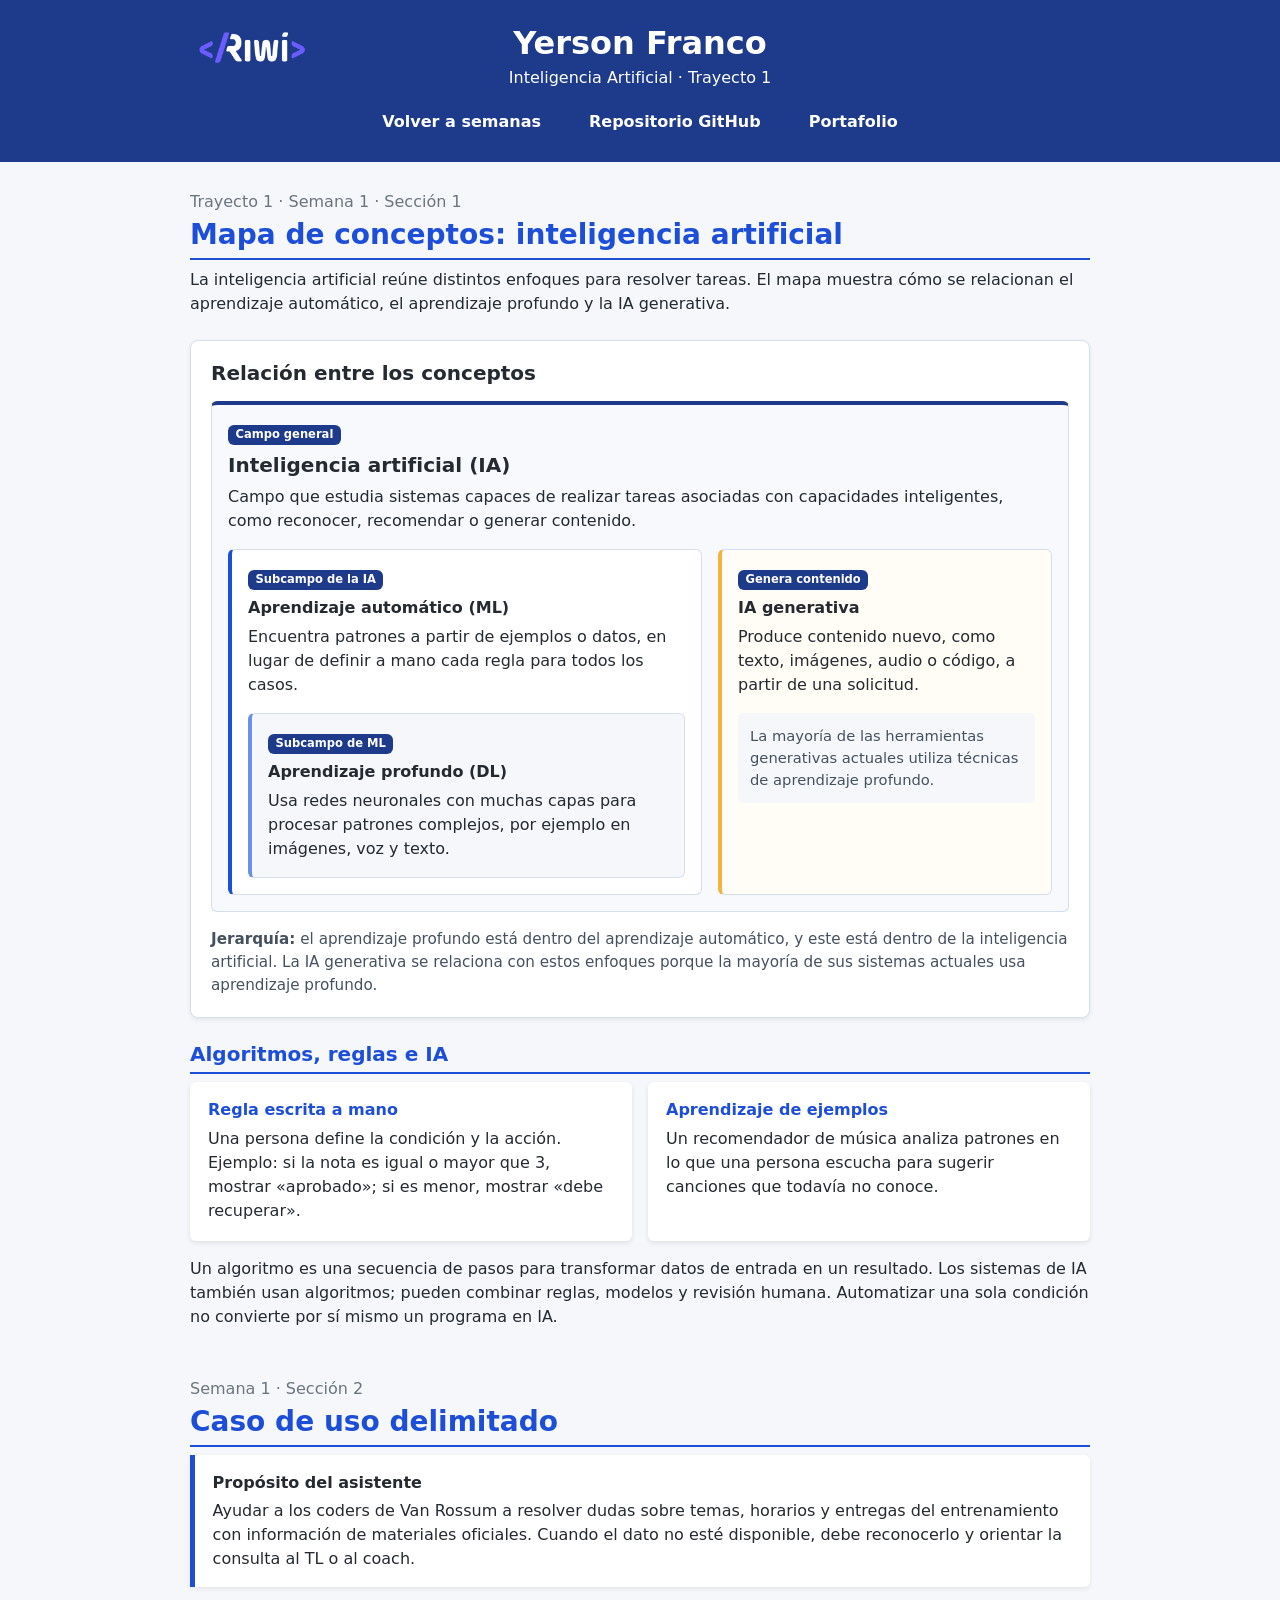
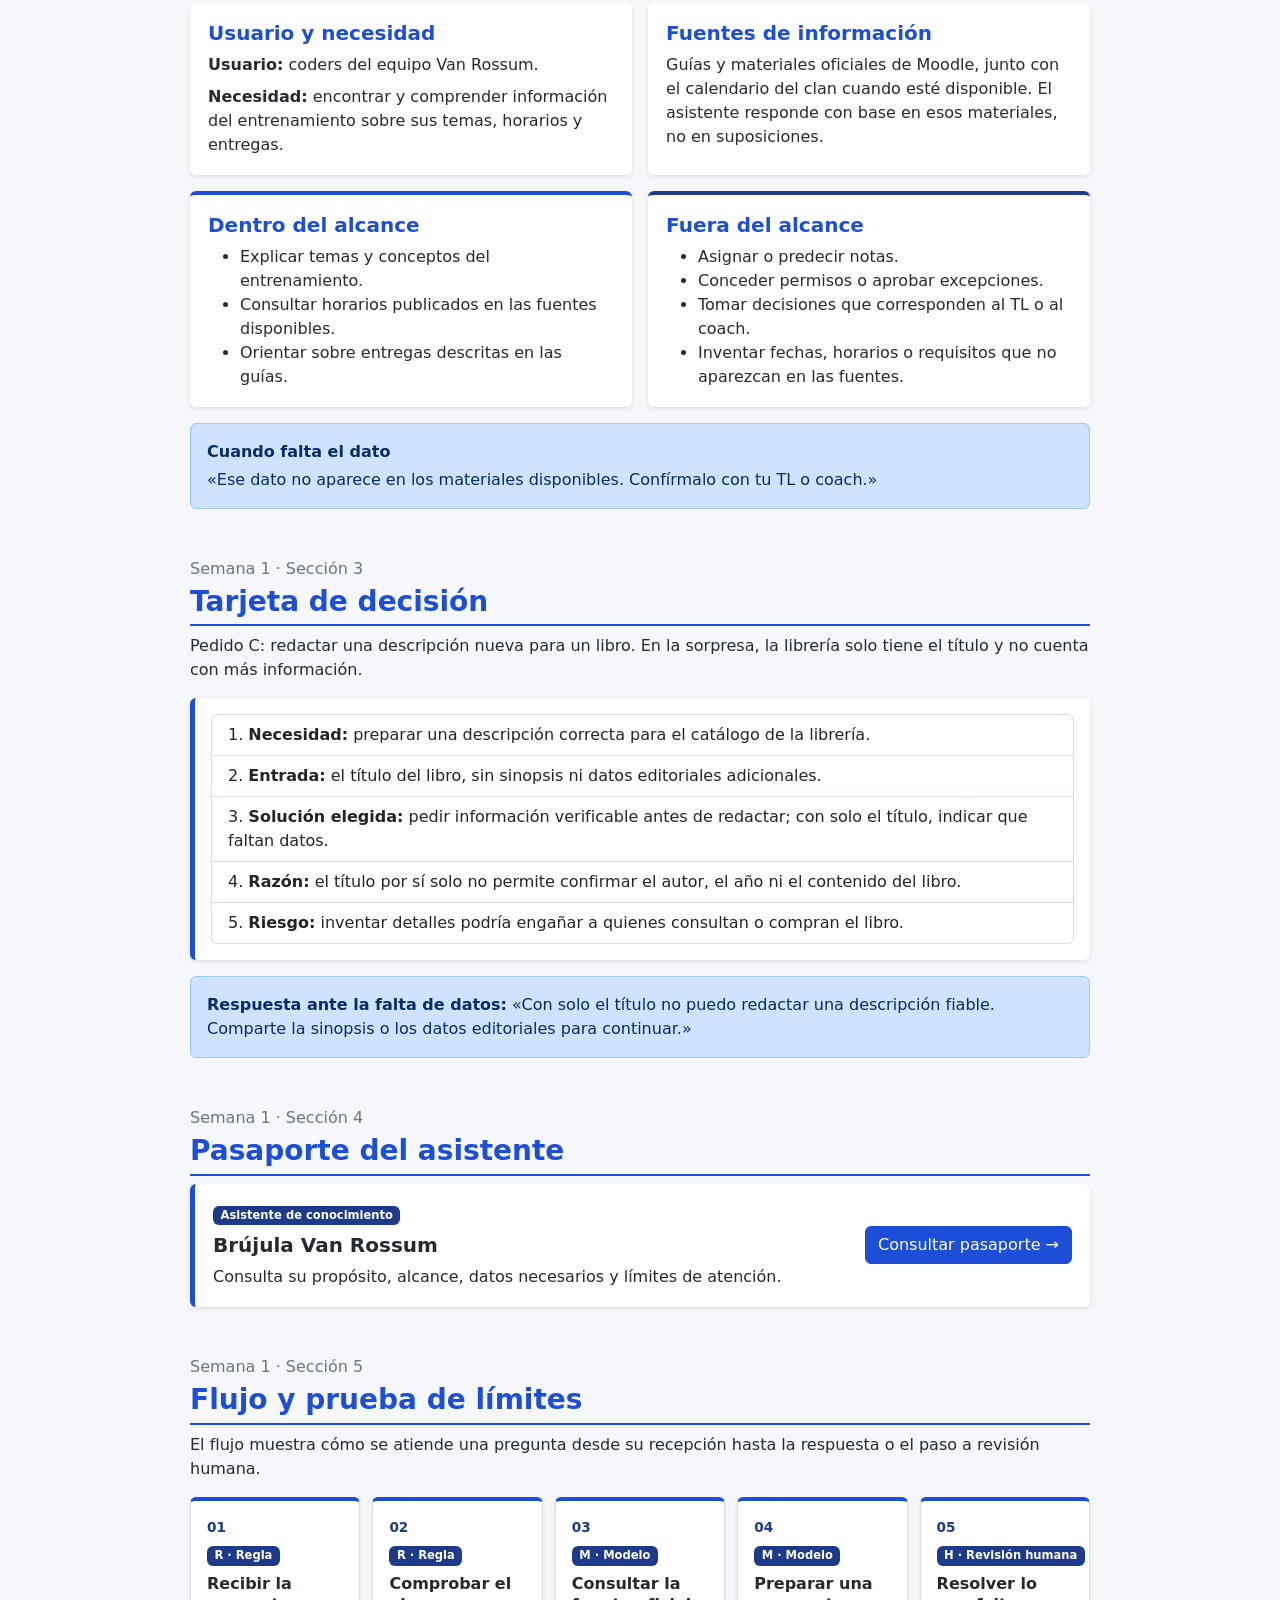
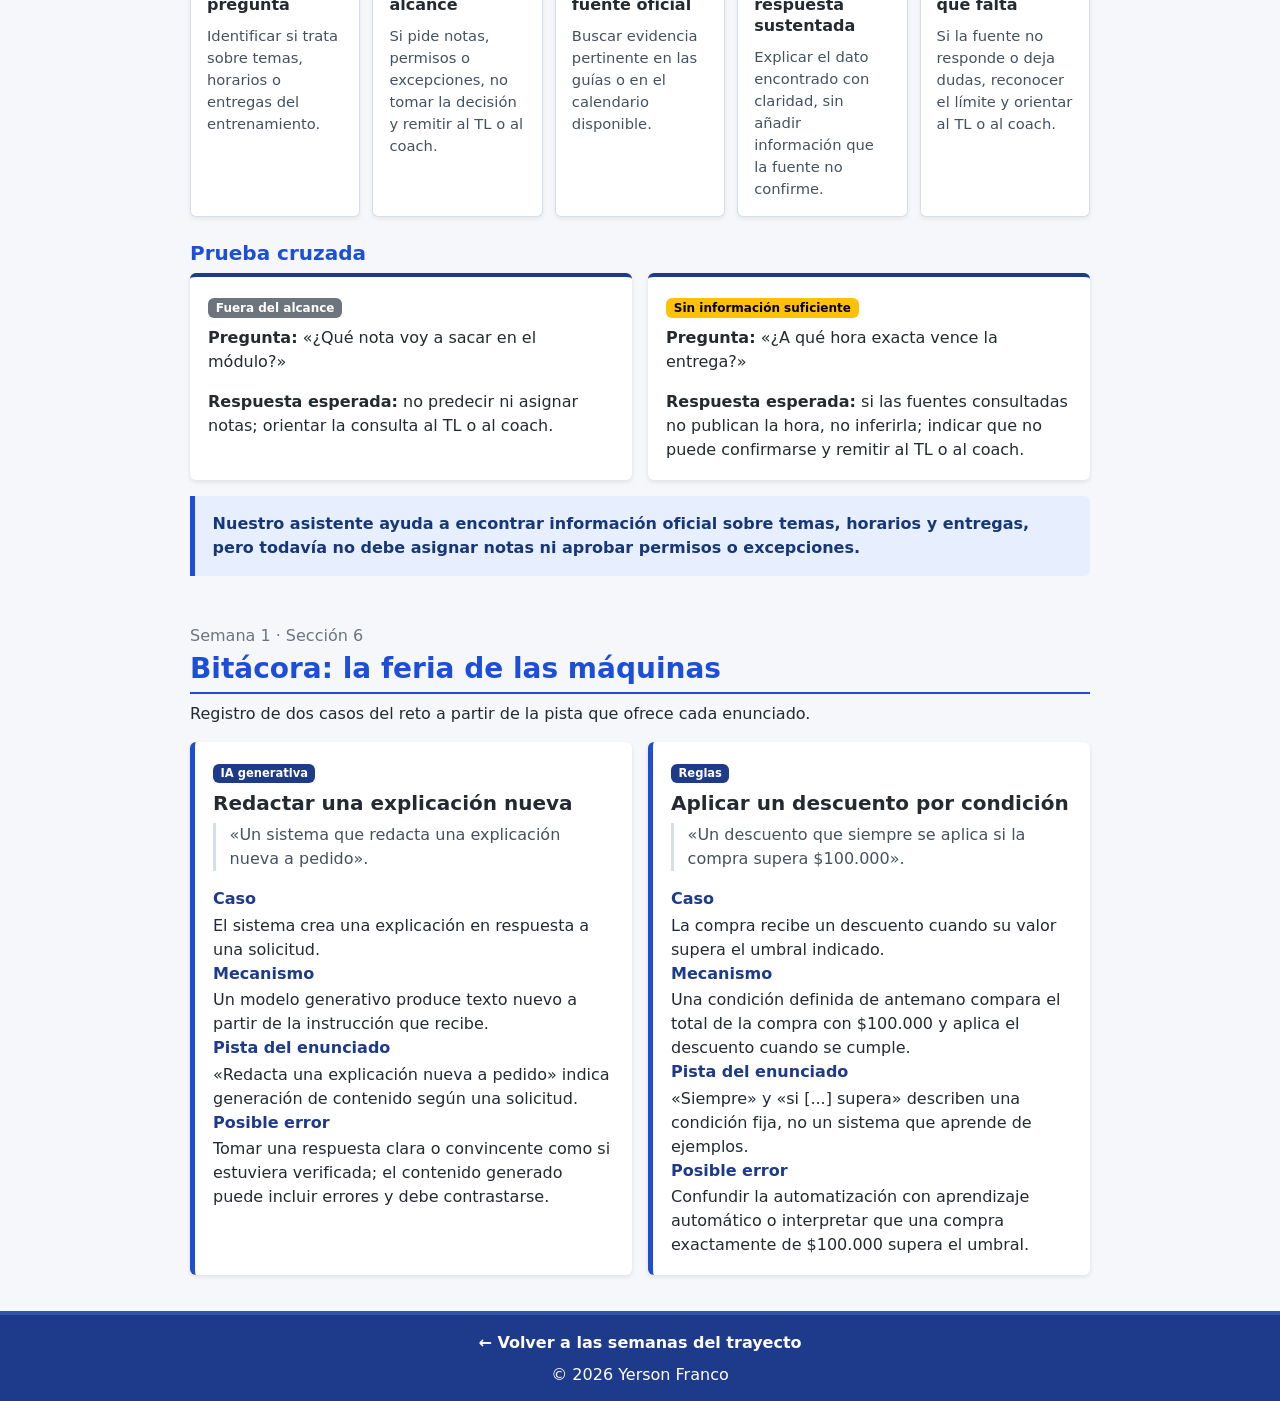
==== trayecto_1/semana_1/index.html @ 5689ee90 "feat(semana_1): agrega bitácora de máquinas" ====
<!DOCTYPE html>
<html lang="es">
<head>
  <meta charset="UTF-8">
  <meta name="viewport" content="width=device-width, initial-scale=1.0">
  <meta name="description" content="Mapa conceptual de inteligencia artificial, aprendizaje automático, aprendizaje profundo e IA generativa.">
  <title>Semana 1 · Mapa de conceptos | Yerson Franco</title>
  <link href="https://cdn.jsdelivr.net/npm/bootstrap@5.3.3/dist/css/bootstrap.min.css" rel="stylesheet">
  <link rel="stylesheet" href="css/style.css">
</head>
<body>
  <header class="bg-oscuro text-white text-center py-4 px-3">
    <div class="site-header-brand">
      <img class="riwi-logo" src="../../img/riwi.png" alt="Logo de Riwi">
      <div>
        <h1 class="h2 fw-bold mb-1">Yerson Franco</h1>
        <p class="mb-3">Inteligencia Artificial · Trayecto 1</p>
      </div>
    </div>
    <nav class="nav justify-content-center gap-3" aria-label="Enlaces del proyecto">
      <a class="nav-link text-white fw-bold py-1" href="../../index.html">Volver a semanas</a>
      <a class="nav-link text-white fw-bold py-1" href="https://github.com/YersonFranco/inteligencia_artificial" target="_blank" rel="noopener noreferrer">Repositorio GitHub</a>
      <a class="nav-link text-white fw-bold py-1" href="https://yersonfranco.github.io/Portafolio-web/" target="_blank" rel="noopener noreferrer">Portafolio</a>
    </nav>
  </header>
  <main class="contenedor-semana">
    <header class="mb-4">
      <p class="text-secondary mb-1">Trayecto 1 · Semana 1 · Sección 1</p>
      <h2 class="h3 fw-bold titulo-seccion" id="titulo-semana">Mapa de conceptos: inteligencia artificial</h2>
      <p class="mb-0">La inteligencia artificial reúne distintos enfoques para resolver tareas. El mapa muestra cómo se relacionan el aprendizaje automático, el aprendizaje profundo y la IA generativa.</p>
    </header>
    <section class="mapa-conceptual" aria-labelledby="mapa-title">
      <h3 class="h5 fw-bold mb-3" id="mapa-title">Relación entre los conceptos</h3>
      <article class="nodo-concepto nodo-ia">
        <span class="badge etiqueta-concepto">Campo general</span>
        <h4 class="h5 fw-bold mt-2">Inteligencia artificial (IA)</h4>
        <p class="mb-3">Campo que estudia sistemas capaces de realizar tareas asociadas con capacidades inteligentes, como reconocer, recomendar o generar contenido.</p>
        <div class="row g-3">
          <div class="col-md-7">
            <article class="nodo-concepto nodo-ml h-100">
              <span class="badge etiqueta-concepto">Subcampo de la IA</span>
              <h5 class="h6 fw-bold mt-2">Aprendizaje automático (ML)</h5>
              <p>Encuentra patrones a partir de ejemplos o datos, en lugar de definir a mano cada regla para todos los casos.</p>
              <div class="nodo-concepto nodo-dl">
                <span class="badge etiqueta-concepto">Subcampo de ML</span>
                <h6 class="fw-bold mt-2">Aprendizaje profundo (DL)</h6>
                <p class="mb-0">Usa redes neuronales con muchas capas para procesar patrones complejos, por ejemplo en imágenes, voz y texto.</p>
              </div>
            </article>
          </div>
          <div class="col-md-5">
            <article class="nodo-concepto nodo-generativa h-100">
              <span class="badge etiqueta-concepto">Genera contenido</span>
              <h5 class="h6 fw-bold mt-2">IA generativa</h5>
              <p>Produce contenido nuevo, como texto, imágenes, audio o código, a partir de una solicitud.</p>
              <p class="nota-relacion mb-0">La mayoría de las herramientas generativas actuales utiliza técnicas de aprendizaje profundo.</p>
            </article>
          </div>
        </div>
      </article>
      <p class="nota-mapa mt-3 mb-0"><strong>Jerarquía:</strong> el aprendizaje profundo está dentro del aprendizaje automático, y este está dentro de la inteligencia artificial. La IA generativa se relaciona con estos enfoques porque la mayoría de sus sistemas actuales usa aprendizaje profundo.</p>
    </section>
    <section class="mt-4" aria-labelledby="algoritmos-title">
      <h3 class="h5 fw-bold titulo-seccion" id="algoritmos-title">Algoritmos, reglas e IA</h3>
      <div class="row g-3">
        <div class="col-md-6">
          <article class="contenido-semana h-100">
            <h4 class="h6 fw-bold text-primary">Regla escrita a mano</h4>
            <p class="mb-0">Una persona define la condición y la acción. Ejemplo: si la nota es igual o mayor que 3, mostrar «aprobado»; si es menor, mostrar «debe recuperar».</p>
          </article>
        </div>
        <div class="col-md-6">
          <article class="contenido-semana h-100">
            <h4 class="h6 fw-bold text-primary">Aprendizaje de ejemplos</h4>
            <p class="mb-0">Un recomendador de música analiza patrones en lo que una persona escucha para sugerir canciones que todavía no conoce.</p>
          </article>
        </div>
      </div>
      <p class="mt-3">Un algoritmo es una secuencia de pasos para transformar datos de entrada en un resultado. Los sistemas de IA también usan algoritmos; pueden combinar reglas, modelos y revisión humana. Automatizar una sola condición no convierte por sí mismo un programa en IA.</p>
    </section>
    <section class="mt-5" aria-labelledby="caso-title">
      <p class="text-secondary mb-1">Semana 1 · Sección 2</p>
      <h2 class="h3 fw-bold titulo-seccion" id="caso-title">Caso de uso delimitado</h2>
      <article class="caso-resumen mb-3">
        <p class="fw-bold mb-1">Propósito del asistente</p>
        <p class="mb-0">Ayudar a los coders de Van Rossum a resolver dudas sobre temas, horarios y entregas del entrenamiento con información de materiales oficiales. Cuando el dato no esté disponible, debe reconocerlo y orientar la consulta al TL o al coach.</p>
      </article>
      <div class="row g-3">
        <div class="col-md-6">
          <article class="contenido-semana h-100">
            <h3 class="h5 fw-bold text-primary">Usuario y necesidad</h3>
            <p class="mb-2"><strong>Usuario:</strong> coders del equipo Van Rossum.</p>
            <p class="mb-0"><strong>Necesidad:</strong> encontrar y comprender información del entrenamiento sobre sus temas, horarios y entregas.</p>
          </article>
        </div>
        <div class="col-md-6">
          <article class="contenido-semana h-100">
            <h3 class="h5 fw-bold text-primary">Fuentes de información</h3>
            <p class="mb-0">Guías y materiales oficiales de Moodle, junto con el calendario del clan cuando esté disponible. El asistente responde con base en esos materiales, no en suposiciones.</p>
          </article>
        </div>
        <div class="col-md-6">
          <article class="contenido-semana h-100 alcance-incluye">
            <h3 class="h5 fw-bold text-primary">Dentro del alcance</h3>
            <ul class="mb-0">
              <li>Explicar temas y conceptos del entrenamiento.</li>
              <li>Consultar horarios publicados en las fuentes disponibles.</li>
              <li>Orientar sobre entregas descritas en las guías.</li>
            </ul>
          </article>
        </div>
        <div class="col-md-6">
          <article class="contenido-semana h-100 alcance-limite">
            <h3 class="h5 fw-bold text-primary">Fuera del alcance</h3>
            <ul class="mb-0">
              <li>Asignar o predecir notas.</li>
              <li>Conceder permisos o aprobar excepciones.</li>
              <li>Tomar decisiones que corresponden al TL o al coach.</li>
              <li>Inventar fechas, horarios o requisitos que no aparezcan en las fuentes.</li>
            </ul>
          </article>
        </div>
      </div>
      <div class="alert alert-primary mt-3 mb-0" role="note"><p class="fw-bold mb-1">Cuando falta el dato</p><p class="mb-0">«Ese dato no aparece en los materiales disponibles. Confírmalo con tu TL o coach.»</p></div>
    </section>
    <section class="mt-5" aria-labelledby="tarjeta-title">
      <p class="text-secondary mb-1">Semana 1 · Sección 3</p>
      <h2 class="h3 fw-bold titulo-seccion" id="tarjeta-title">Tarjeta de decisión</h2>
      <p class="mb-3">Pedido C: redactar una descripción nueva para un libro. En la sorpresa, la librería solo tiene el título y no cuenta con más información.</p>
      <article class="contenido-semana tarjeta-decision">
        <ol class="list-group list-group-numbered">
          <li class="list-group-item"><strong>Necesidad:</strong> preparar una descripción correcta para el catálogo de la librería.</li>
          <li class="list-group-item"><strong>Entrada:</strong> el título del libro, sin sinopsis ni datos editoriales adicionales.</li>
          <li class="list-group-item"><strong>Solución elegida:</strong> pedir información verificable antes de redactar; con solo el título, indicar que faltan datos.</li>
          <li class="list-group-item"><strong>Razón:</strong> el título por sí solo no permite confirmar el autor, el año ni el contenido del libro.</li>
          <li class="list-group-item"><strong>Riesgo:</strong> inventar detalles podría engañar a quienes consultan o compran el libro.</li>
        </ol>
      </article>
      <p class="alert alert-primary mt-3 mb-0" role="note"><strong>Respuesta ante la falta de datos:</strong> «Con solo el título no puedo redactar una descripción fiable. Comparte la sinopsis o los datos editoriales para continuar.»</p>
    </section>
    <section class="mt-5" aria-labelledby="pasaporte-title">
      <p class="text-secondary mb-1">Semana 1 · Sección 4</p>
      <h2 class="h3 fw-bold titulo-seccion" id="pasaporte-title">Pasaporte del asistente</h2>
      <article class="contenido-semana acceso-pasaporte">
        <div>
          <span class="badge etiqueta-concepto mb-2">Asistente de conocimiento</span>
          <h3 class="h5 fw-bold mb-2">Brújula Van Rossum</h3>
          <p class="mb-0">Consulta su propósito, alcance, datos necesarios y límites de atención.</p>
        </div>
        <a class="btn btn-primary enlace-pasaporte" href="pasaporte_asistente.html">Consultar pasaporte <span aria-hidden="true">→</span></a>
      </article>
    </section>
    <section class="mt-5" aria-labelledby="flujo-title">
      <p class="text-secondary mb-1">Semana 1 · Sección 5</p>
      <h2 class="h3 fw-bold titulo-seccion" id="flujo-title">Flujo y prueba de límites</h2>
      <p>El flujo muestra cómo se atiende una pregunta desde su recepción hasta la respuesta o el paso a revisión humana.</p>
      <ol class="flujo-asistente" aria-label="Flujo de atención del asistente">
        <li><span class="badge etiqueta-concepto">R · Regla</span><strong>Recibir la pregunta</strong><span>Identificar si trata sobre temas, horarios o entregas del entrenamiento.</span></li>
        <li><span class="badge etiqueta-concepto">R · Regla</span><strong>Comprobar el alcance</strong><span>Si pide notas, permisos o excepciones, no tomar la decisión y remitir al TL o al coach.</span></li>
        <li><span class="badge etiqueta-concepto">M · Modelo</span><strong>Consultar la fuente oficial</strong><span>Buscar evidencia pertinente en las guías o en el calendario disponible.</span></li>
        <li><span class="badge etiqueta-concepto">M · Modelo</span><strong>Preparar una respuesta sustentada</strong><span>Explicar el dato encontrado con claridad, sin añadir información que la fuente no confirme.</span></li>
        <li><span class="badge etiqueta-concepto">H · Revisión humana</span><strong>Resolver lo que falta</strong><span>Si la fuente no responde o deja dudas, reconocer el límite y orientar al TL o al coach.</span></li>
      </ol>
      <h3 class="h5 fw-bold text-primary mt-4">Prueba cruzada</h3>
      <div class="row g-3">
        <div class="col-md-6">
          <article class="contenido-semana h-100 prueba-limite">
            <span class="badge text-bg-secondary mb-2">Fuera del alcance</span>
            <p><strong>Pregunta:</strong> «¿Qué nota voy a sacar en el módulo?»</p>
            <p class="mb-0"><strong>Respuesta esperada:</strong> no predecir ni asignar notas; orientar la consulta al TL o al coach.</p>
          </article>
        </div>
        <div class="col-md-6">
          <article class="contenido-semana h-100 prueba-limite">
            <span class="badge text-bg-warning mb-2">Sin información suficiente</span>
            <p><strong>Pregunta:</strong> «¿A qué hora exacta vence la entrega?»</p>
            <p class="mb-0"><strong>Respuesta esperada:</strong> si las fuentes consultadas no publican la hora, no inferirla; indicar que no puede confirmarse y remitir al TL o al coach.</p>
          </article>
        </div>
      </div>
      <p class="frase-asistente mt-3 mb-0">Nuestro asistente ayuda a encontrar información oficial sobre temas, horarios y entregas, pero todavía no debe asignar notas ni aprobar permisos o excepciones.</p>
    </section>
    <section class="mt-5" aria-labelledby="bitacora-title">
      <p class="text-secondary mb-1">Semana 1 · Sección 6</p>
      <h2 class="h3 fw-bold titulo-seccion" id="bitacora-title">Bitácora: la feria de las máquinas</h2>
      <p>Registro de dos casos del reto a partir de la pista que ofrece cada enunciado.</p>
      <div class="row g-3">
        <div class="col-md-6">
          <article class="contenido-semana bitacora-entrada h-100">
            <span class="badge etiqueta-concepto mb-2">IA generativa</span>
            <h3 class="h5 fw-bold">Redactar una explicación nueva</h3>
            <blockquote class="enunciado-maquina">«Un sistema que redacta una explicación nueva a pedido».</blockquote>
            <dl class="mb-0">
              <dt>Caso</dt><dd>El sistema crea una explicación en respuesta a una solicitud.</dd>
              <dt>Mecanismo</dt><dd>Un modelo generativo produce texto nuevo a partir de la instrucción que recibe.</dd>
              <dt>Pista del enunciado</dt><dd>«Redacta una explicación nueva a pedido» indica generación de contenido según una solicitud.</dd>
              <dt>Posible error</dt><dd>Tomar una respuesta clara o convincente como si estuviera verificada; el contenido generado puede incluir errores y debe contrastarse.</dd>
            </dl>
          </article>
        </div>
        <div class="col-md-6">
          <article class="contenido-semana bitacora-entrada h-100">
            <span class="badge etiqueta-concepto mb-2">Reglas</span>
            <h3 class="h5 fw-bold">Aplicar un descuento por condición</h3>
            <blockquote class="enunciado-maquina">«Un descuento que siempre se aplica si la compra supera $100.000».</blockquote>
            <dl class="mb-0">
              <dt>Caso</dt><dd>La compra recibe un descuento cuando su valor supera el umbral indicado.</dd>
              <dt>Mecanismo</dt><dd>Una condición definida de antemano compara el total de la compra con $100.000 y aplica el descuento cuando se cumple.</dd>
              <dt>Pista del enunciado</dt><dd>«Siempre» y «si [...] supera» describen una condición fija, no un sistema que aprende de ejemplos.</dd>
              <dt>Posible error</dt><dd>Confundir la automatización con aprendizaje automático o interpretar que una compra exactamente de $100.000 supera el umbral.</dd>
            </dl>
          </article>
        </div>
      </div>
    </section>
  </main>
  <footer class="pie">
    <nav class="pie-navegacion" aria-label="Navegación del pie de página">
      <a href="../../index.html">← Volver a las semanas del trayecto</a>
    </nav>
    <p>© 2026 Yerson Franco</p>
  </footer>
</body>
</html>
---- trayecto_1/semana_1/css/style.css ----
@import url("../../../css/style.css");

.mapa-conceptual {
  padding: 1.25rem;
  border: 1px solid #d6deea;
  border-radius: 8px;
  background-color: #fff;
  box-shadow: 0 2px 5px #00000012;
}

.nodo-concepto {
  height: auto;
  padding: 1rem;
  border: 1px solid #d6deea;
  border-radius: 6px;
  background-color: #fff;
}

.nodo-ia {
  border-top: 4px solid #1e3a8a;
  background-color: #f7f9fd;
}

.nodo-ia > .row {
  align-items: stretch;
}

.nodo-ml,
.nodo-generativa {
  height: 100%;
}

.nodo-ml {
  border-left: 4px solid #1d4ed8;
}

.nodo-dl {
  height: auto;
  margin-top: 1rem;
  border-left: 4px solid #6c8fe8;
  background-color: #f5f7fa;
}

.nodo-generativa {
  border-left: 4px solid #efb53f;
  background-color: #fffdf6;
}

.etiqueta-concepto {
  background-color: #1e3a8a;
  font-size: .72rem;
  font-weight: 600;
}

.nota-relacion {
  padding: .75rem;
  border-radius: 5px;
  background-color: #f5f7fa;
  color: #46515f;
  font-size: .92rem;
}

.nota-mapa {
  color: #46515f;
  font-size: .95rem;
}

@media (max-width: 576px) {
  .mapa-conceptual { padding: 1rem; }
}

.caso-resumen {
  padding: 1rem 1.1rem;
  border-left: 5px solid #1d4ed8;
  border-radius: 0 6px 6px 0;
  background-color: #fff;
  box-shadow: 0 2px 5px #00000012;
}

.alcance-incluye {
  border-top: 4px solid #1d4ed8;
}

.alcance-limite {
  border-top: 4px solid #1e3a8a;
}

.tarjeta-decision {
  padding: 1rem;
  border-left: 5px solid #1d4ed8;
}

.tarjeta-decision .list-group-item {
  border-color: #d6deea;
}

.acceso-pasaporte {
  display: flex;
  align-items: center;
  justify-content: space-between;
  gap: 1.25rem;
  border-left: 5px solid #1d4ed8;
}

.enlace-pasaporte { flex: 0 0 auto; }

.flujo-asistente {
  display: grid;
  grid-template-columns: repeat(5, minmax(0, 1fr));
  gap: .75rem;
  margin: 1rem 0 0;
  padding: 0;
  list-style: none;
  counter-reset: flujo;
}

.flujo-asistente li {
  display: flex;
  flex-direction: column;
  align-items: flex-start;
  gap: .55rem;
  padding: 1rem;
  border: 1px solid #d6deea;
  border-top: 4px solid #1d4ed8;
  border-radius: 6px;
  background: #fff;
  box-shadow: 0 2px 5px #00000012;
  counter-increment: flujo;
}

.flujo-asistente li::before {
  content: counter(flujo, decimal-leading-zero);
  color: #1e3a8a;
  font-size: .85rem;
  font-weight: 700;
}

.flujo-asistente li strong { line-height: 1.3; }

.flujo-asistente li > span:last-child {
  color: #46515f;
  font-size: .92rem;
}

.prueba-limite { border-top: 4px solid #1e3a8a; }

.frase-asistente {
  padding: 1rem 1.1rem;
  border-left: 5px solid #1d4ed8;
  border-radius: 0 6px 6px 0;
  background: #e7efff;
  color: #173778;
  font-weight: 600;
}

.bitacora-entrada { border-left: 5px solid #1d4ed8; }

.enunciado-maquina {
  margin: .25rem 0 1rem;
  padding-left: .85rem;
  border-left: 3px solid #d6deea;
  color: #46515f;
}

.bitacora-entrada dl div { margin-bottom: .75rem; }

.bitacora-entrada dt {
  margin-bottom: .15rem;
  color: #1e3a8a;
}

.bitacora-entrada dd { margin: 0; }

@media (max-width: 768px) {
  .flujo-asistente { grid-template-columns: repeat(2, minmax(0, 1fr)); }
}

@media (max-width: 576px) {
  .acceso-pasaporte { align-items: flex-start; flex-direction: column; }
  .enlace-pasaporte { width: 100%; }
  .flujo-asistente { grid-template-columns: 1fr; }
}
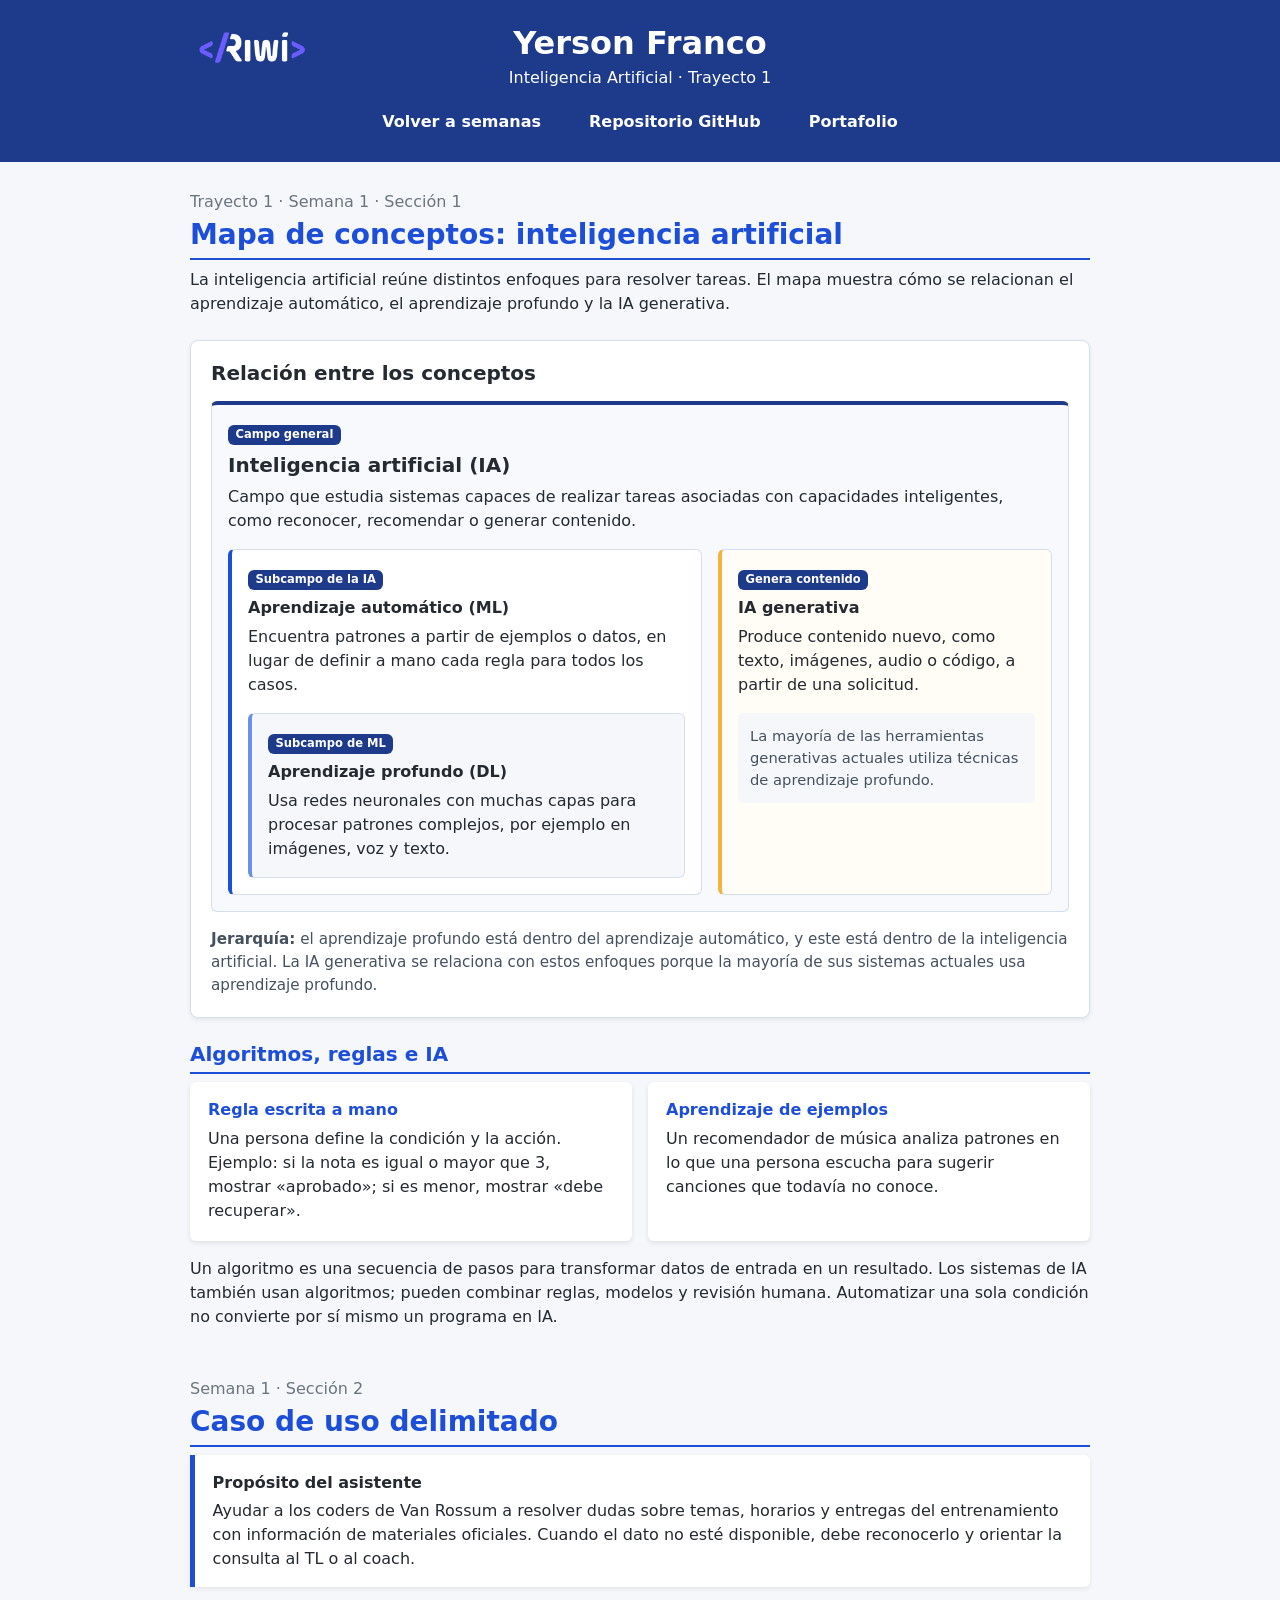
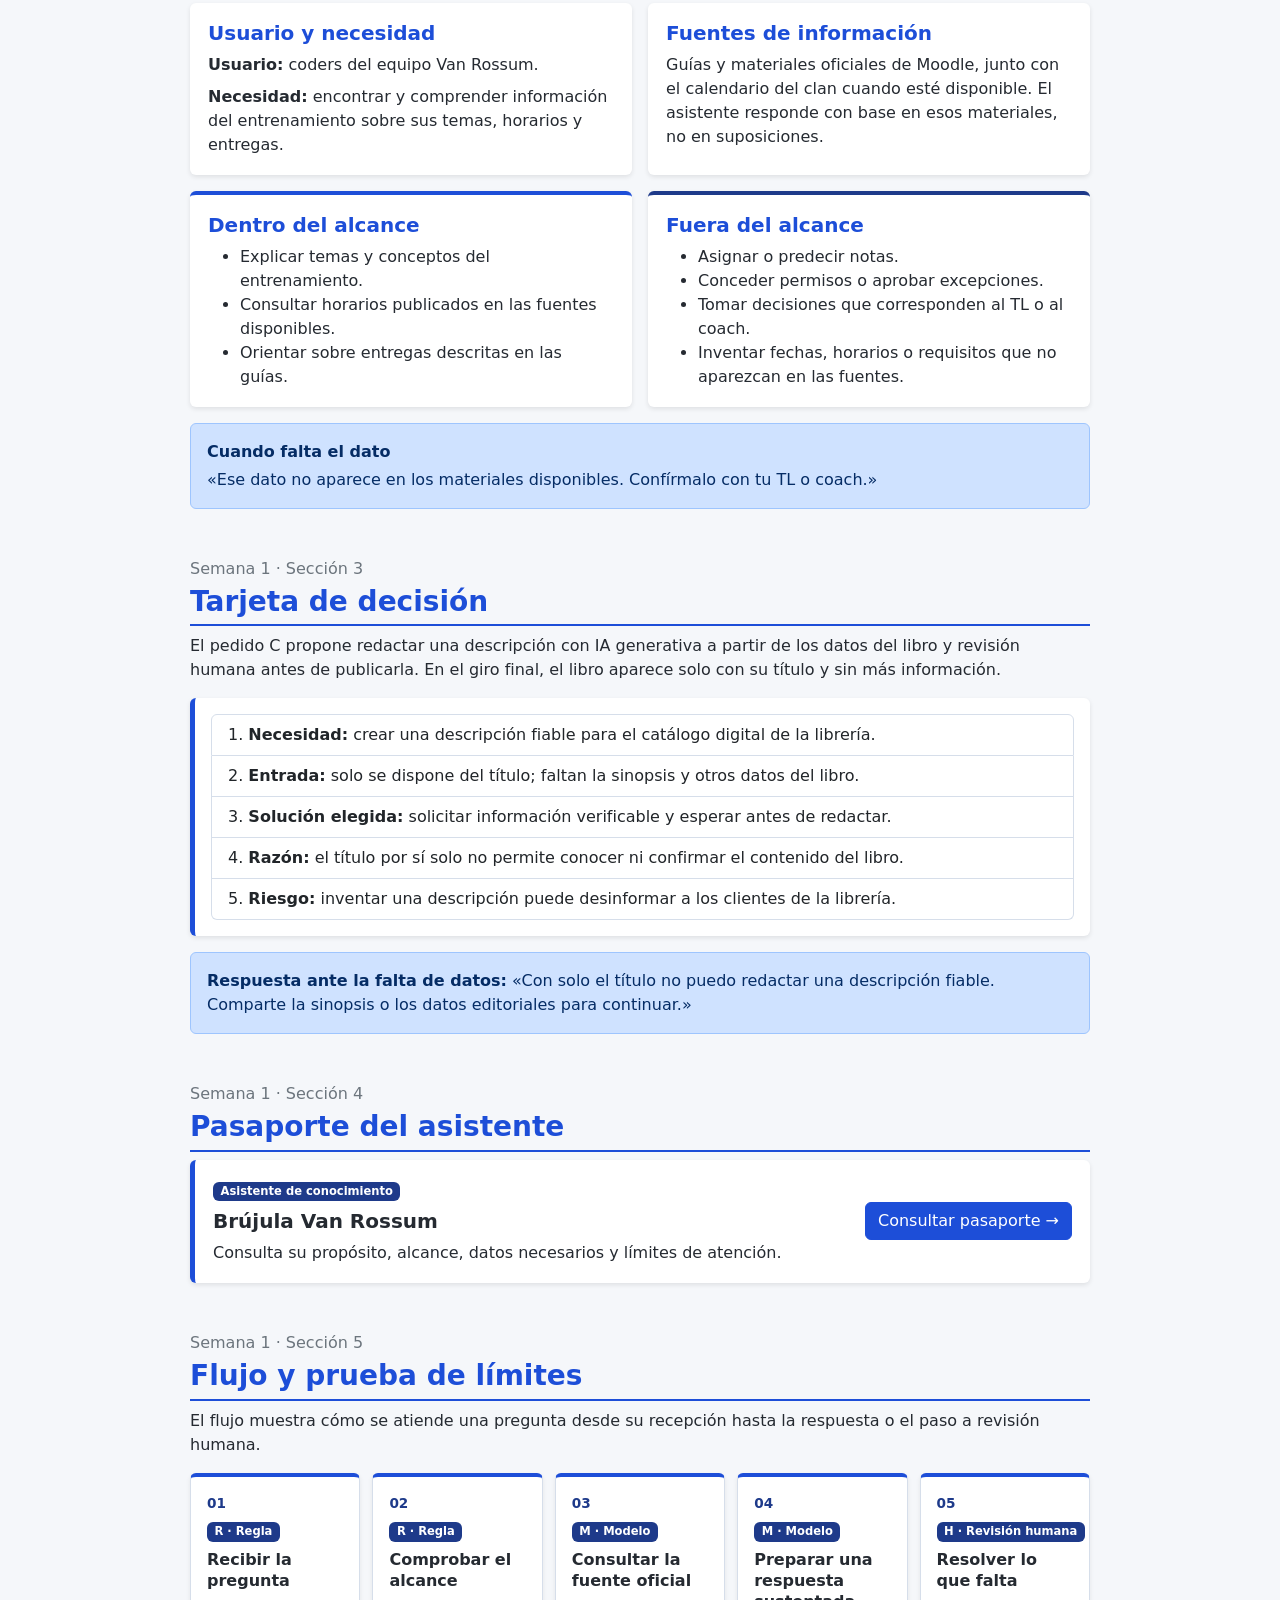
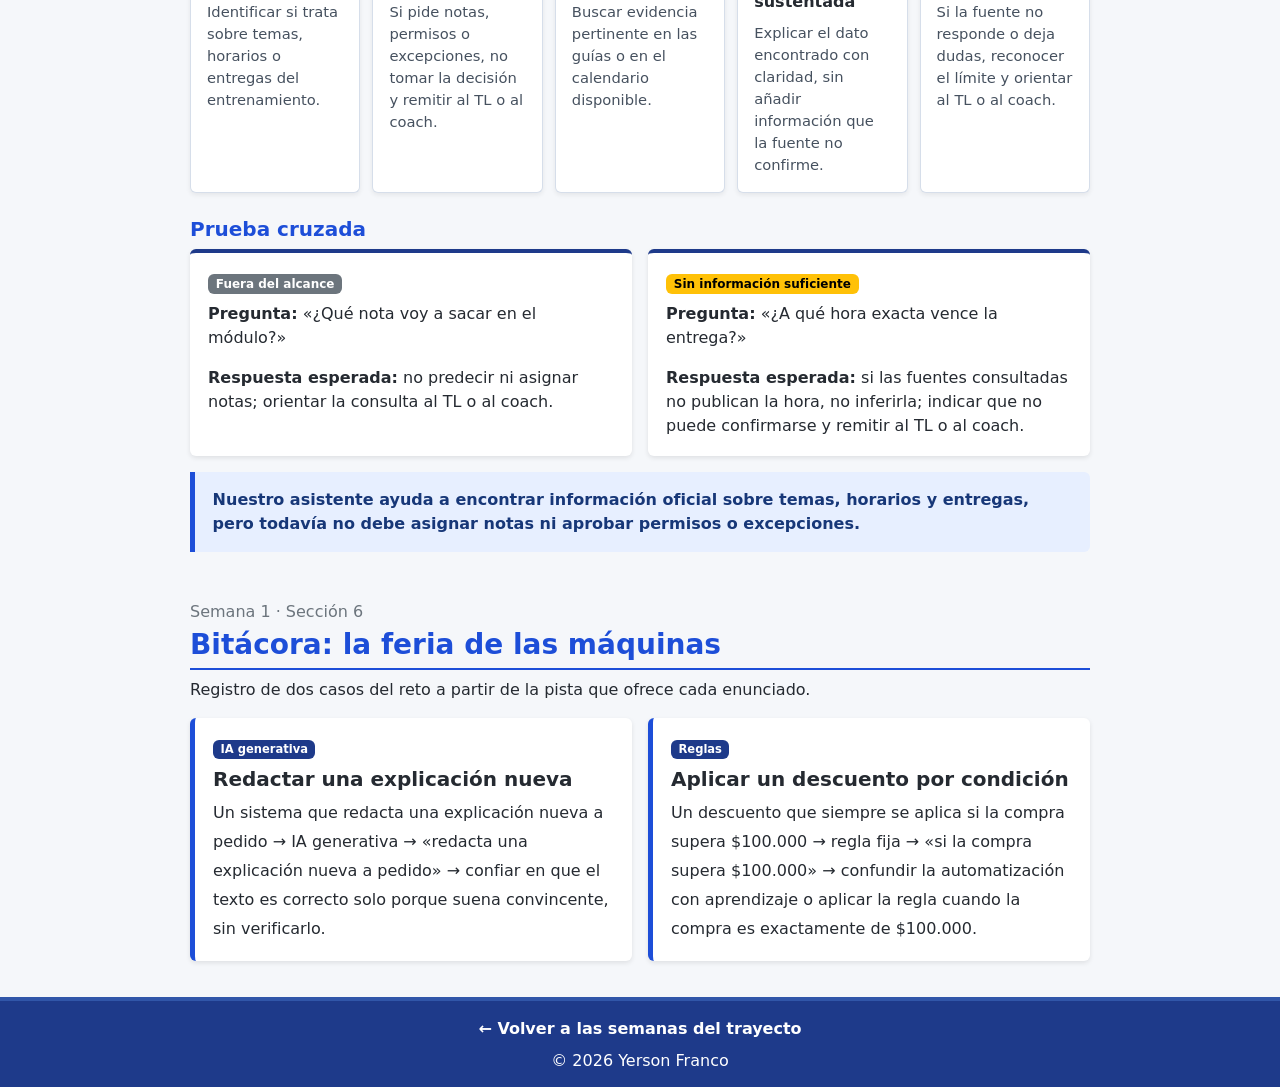
==== commit 71c21abe: "fix(semana_1): ajusta evidencias al enunciado de Moodle" ====
--- a/trayecto_1/semana_1/index.html
+++ b/trayecto_1/semana_1/index.html
@@ -126,14 +126,14 @@
     <section class="mt-5" aria-labelledby="tarjeta-title">
       <p class="text-secondary mb-1">Semana 1 · Sección 3</p>
       <h2 class="h3 fw-bold titulo-seccion" id="tarjeta-title">Tarjeta de decisión</h2>
-      <p class="mb-3">Pedido C: redactar una descripción nueva para un libro. En la sorpresa, la librería solo tiene el título y no cuenta con más información.</p>
+      <p class="mb-3">El pedido C propone redactar una descripción con IA generativa a partir de los datos del libro y revisión humana antes de publicarla. En el giro final, el libro aparece solo con su título y sin más información.</p>
       <article class="contenido-semana tarjeta-decision">
         <ol class="list-group list-group-numbered">
-          <li class="list-group-item"><strong>Necesidad:</strong> preparar una descripción correcta para el catálogo de la librería.</li>
-          <li class="list-group-item"><strong>Entrada:</strong> el título del libro, sin sinopsis ni datos editoriales adicionales.</li>
-          <li class="list-group-item"><strong>Solución elegida:</strong> pedir información verificable antes de redactar; con solo el título, indicar que faltan datos.</li>
-          <li class="list-group-item"><strong>Razón:</strong> el título por sí solo no permite confirmar el autor, el año ni el contenido del libro.</li>
-          <li class="list-group-item"><strong>Riesgo:</strong> inventar detalles podría engañar a quienes consultan o compran el libro.</li>
+          <li class="list-group-item"><strong>Necesidad:</strong> crear una descripción fiable para el catálogo digital de la librería.</li>
+          <li class="list-group-item"><strong>Entrada:</strong> solo se dispone del título; faltan la sinopsis y otros datos del libro.</li>
+          <li class="list-group-item"><strong>Solución elegida:</strong> solicitar información verificable y esperar antes de redactar.</li>
+          <li class="list-group-item"><strong>Razón:</strong> el título por sí solo no permite conocer ni confirmar el contenido del libro.</li>
+          <li class="list-group-item"><strong>Riesgo:</strong> inventar una descripción puede desinformar a los clientes de la librería.</li>
         </ol>
       </article>
       <p class="alert alert-primary mt-3 mb-0" role="note"><strong>Respuesta ante la falta de datos:</strong> «Con solo el título no puedo redactar una descripción fiable. Comparte la sinopsis o los datos editoriales para continuar.»</p>
@@ -189,26 +189,14 @@
           <article class="contenido-semana bitacora-entrada h-100">
             <span class="badge etiqueta-concepto mb-2">IA generativa</span>
             <h3 class="h5 fw-bold">Redactar una explicación nueva</h3>
-            <blockquote class="enunciado-maquina">«Un sistema que redacta una explicación nueva a pedido».</blockquote>
-            <dl class="mb-0">
-              <dt>Caso</dt><dd>El sistema crea una explicación en respuesta a una solicitud.</dd>
-              <dt>Mecanismo</dt><dd>Un modelo generativo produce texto nuevo a partir de la instrucción que recibe.</dd>
-              <dt>Pista del enunciado</dt><dd>«Redacta una explicación nueva a pedido» indica generación de contenido según una solicitud.</dd>
-              <dt>Posible error</dt><dd>Tomar una respuesta clara o convincente como si estuviera verificada; el contenido generado puede incluir errores y debe contrastarse.</dd>
-            </dl>
+            <p class="linea-bitacora mb-0">Un sistema que redacta una explicación nueva a pedido → IA generativa → «redacta una explicación nueva a pedido» → confiar en que el texto es correcto solo porque suena convincente, sin verificarlo.</p>
           </article>
         </div>
         <div class="col-md-6">
           <article class="contenido-semana bitacora-entrada h-100">
             <span class="badge etiqueta-concepto mb-2">Reglas</span>
             <h3 class="h5 fw-bold">Aplicar un descuento por condición</h3>
-            <blockquote class="enunciado-maquina">«Un descuento que siempre se aplica si la compra supera $100.000».</blockquote>
-            <dl class="mb-0">
-              <dt>Caso</dt><dd>La compra recibe un descuento cuando su valor supera el umbral indicado.</dd>
-              <dt>Mecanismo</dt><dd>Una condición definida de antemano compara el total de la compra con $100.000 y aplica el descuento cuando se cumple.</dd>
-              <dt>Pista del enunciado</dt><dd>«Siempre» y «si [...] supera» describen una condición fija, no un sistema que aprende de ejemplos.</dd>
-              <dt>Posible error</dt><dd>Confundir la automatización con aprendizaje automático o interpretar que una compra exactamente de $100.000 supera el umbral.</dd>
-            </dl>
+            <p class="linea-bitacora mb-0">Un descuento que siempre se aplica si la compra supera $100.000 → regla fija → «si la compra supera $100.000» → confundir la automatización con aprendizaje o aplicar la regla cuando la compra es exactamente de $100.000.</p>
           </article>
         </div>
       </div>
--- a/trayecto_1/semana_1/css/style.css
+++ b/trayecto_1/semana_1/css/style.css
@@ -155,21 +155,10 @@
 
 .bitacora-entrada { border-left: 5px solid #1d4ed8; }
 
-.enunciado-maquina {
-  margin: .25rem 0 1rem;
-  padding-left: .85rem;
-  border-left: 3px solid #d6deea;
-  color: #46515f;
+.linea-bitacora {
+  line-height: 1.8;
+  overflow-wrap: anywhere;
 }
-
-.bitacora-entrada dl div { margin-bottom: .75rem; }
-
-.bitacora-entrada dt {
-  margin-bottom: .15rem;
-  color: #1e3a8a;
-}
-
-.bitacora-entrada dd { margin: 0; }
 
 @media (max-width: 768px) {
   .flujo-asistente { grid-template-columns: repeat(2, minmax(0, 1fr)); }
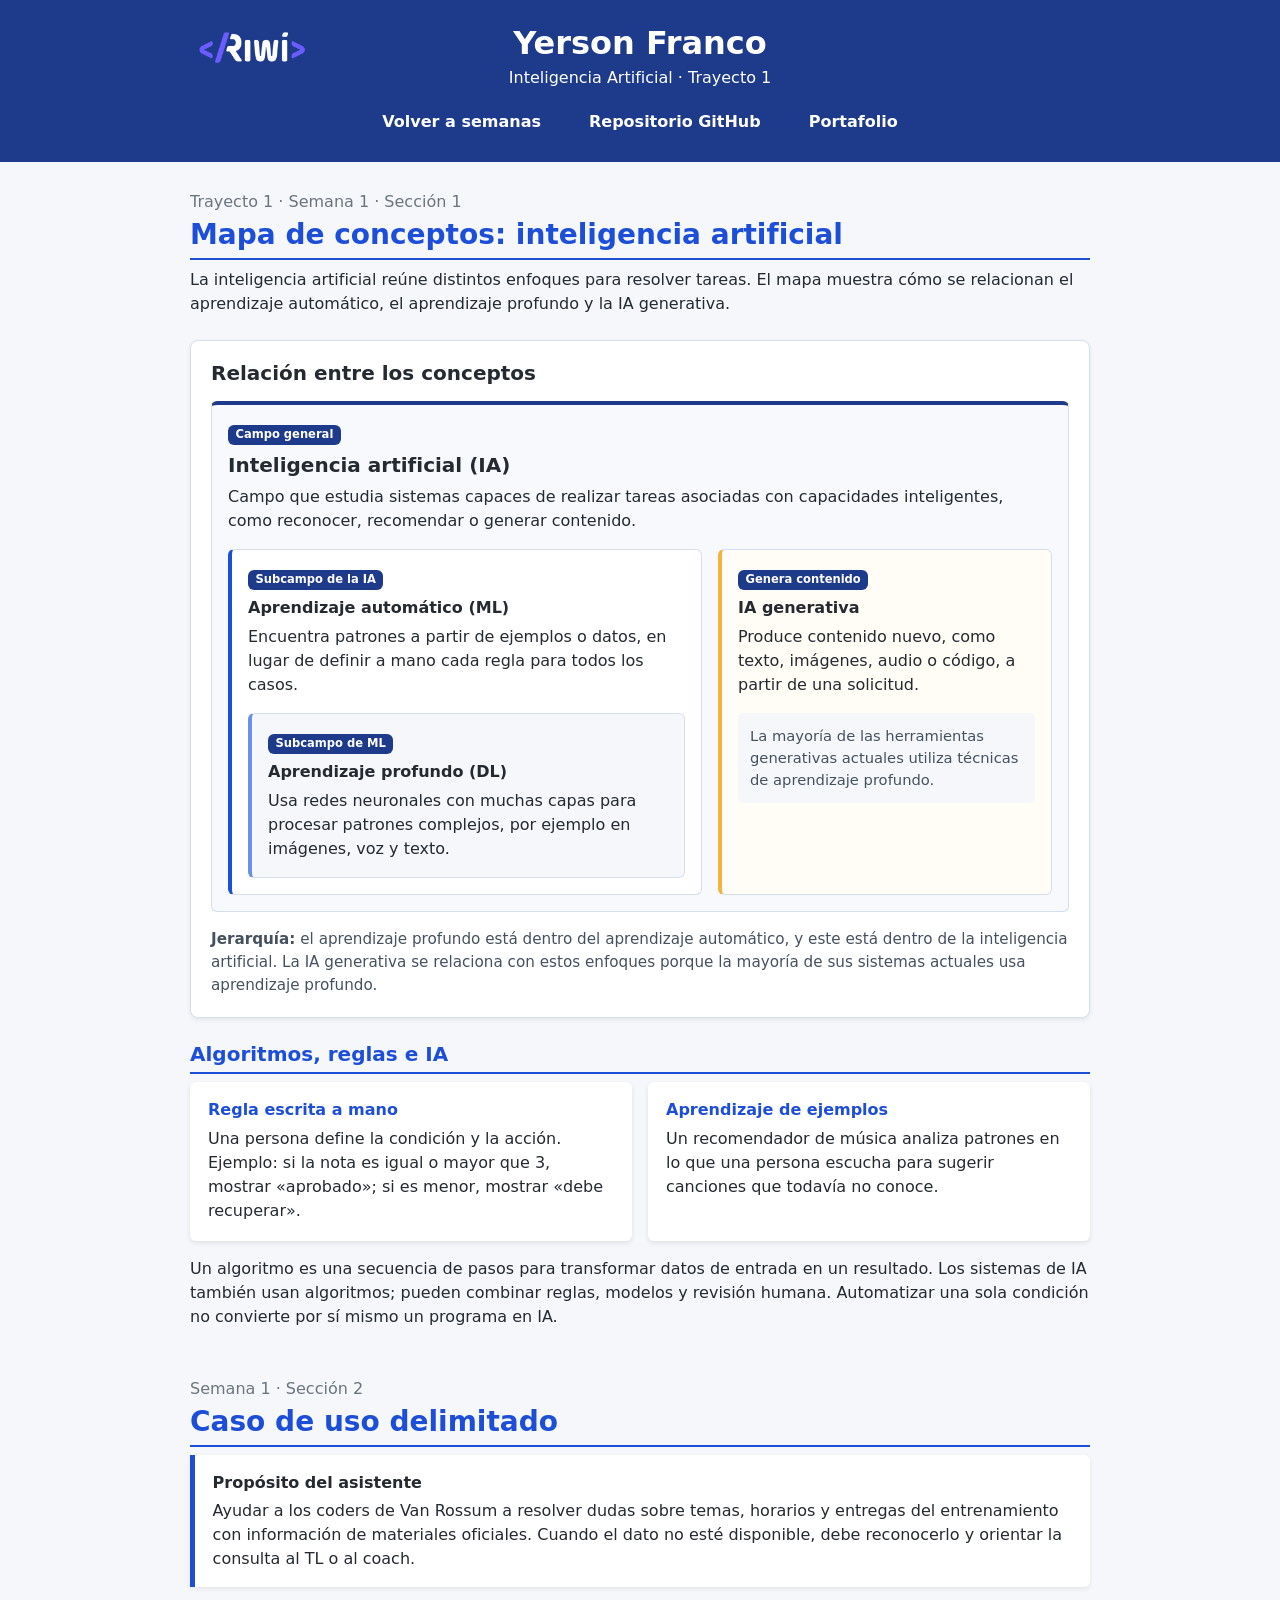
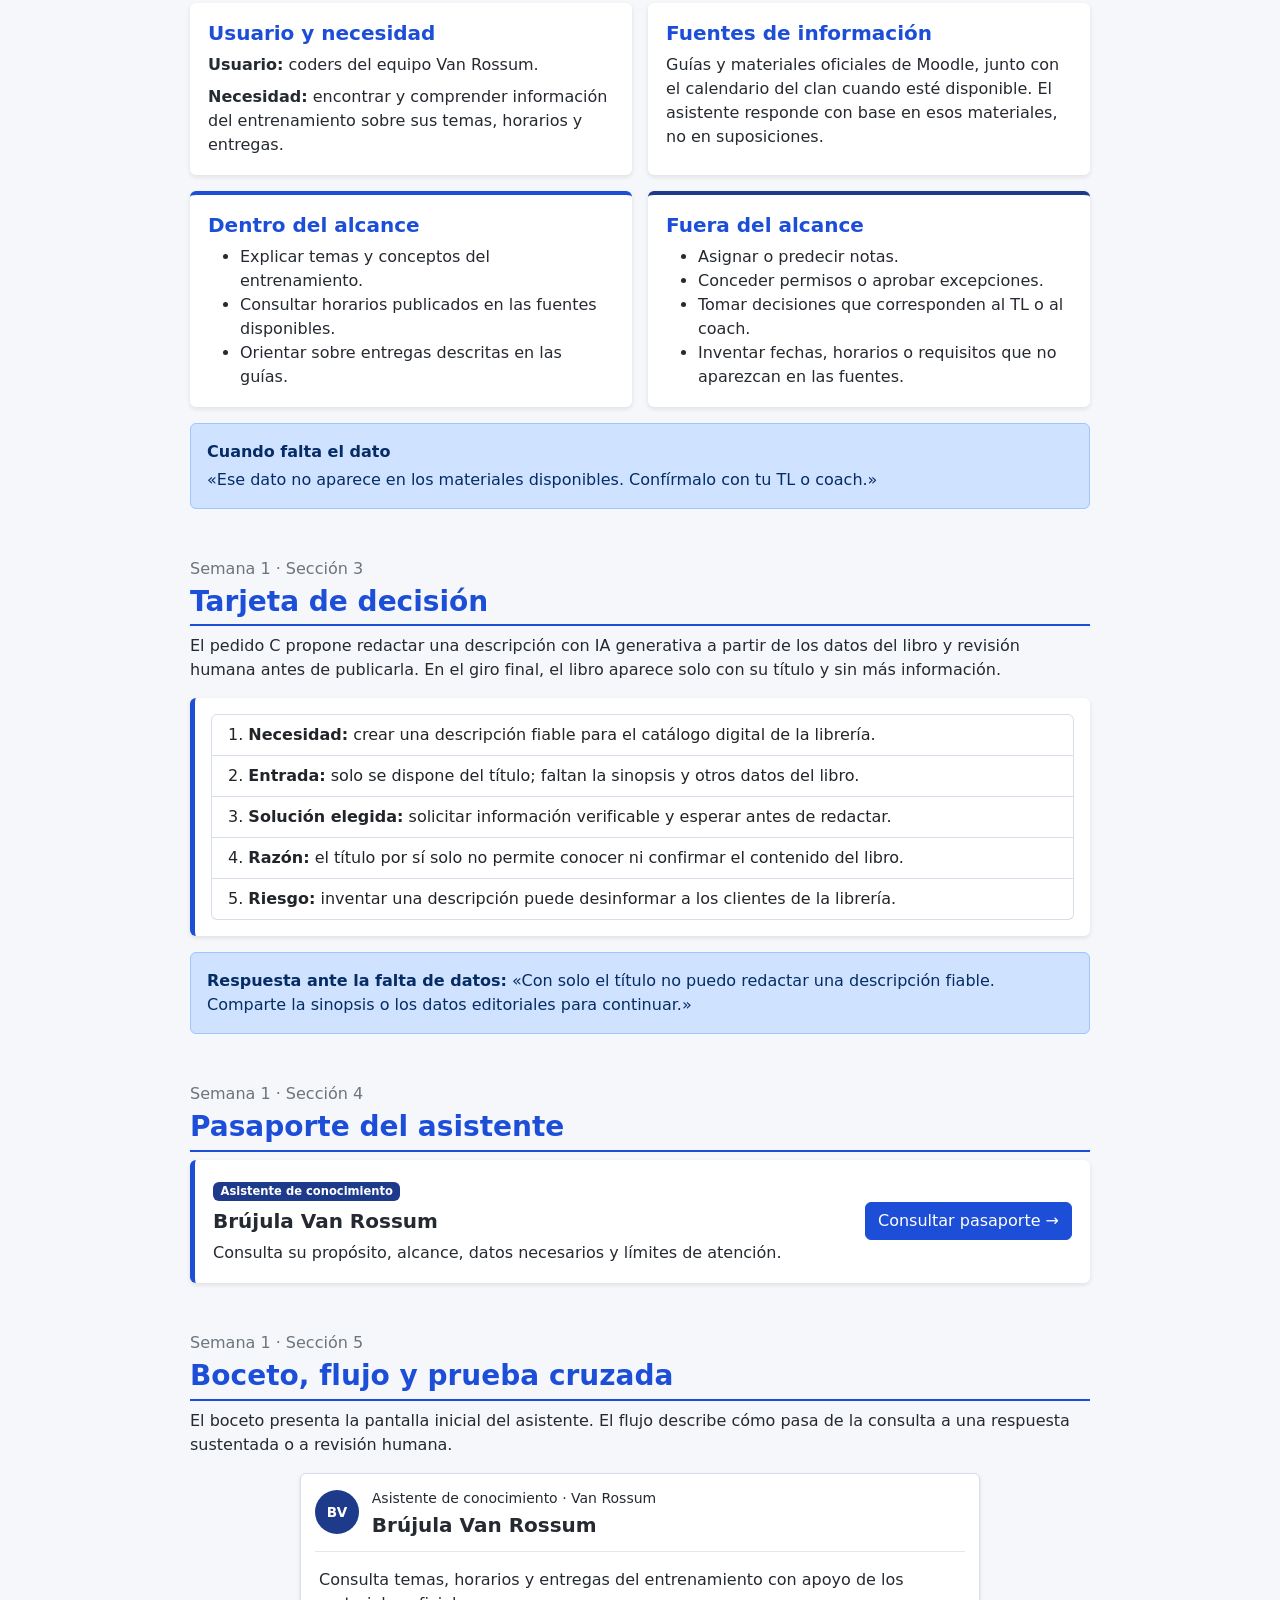
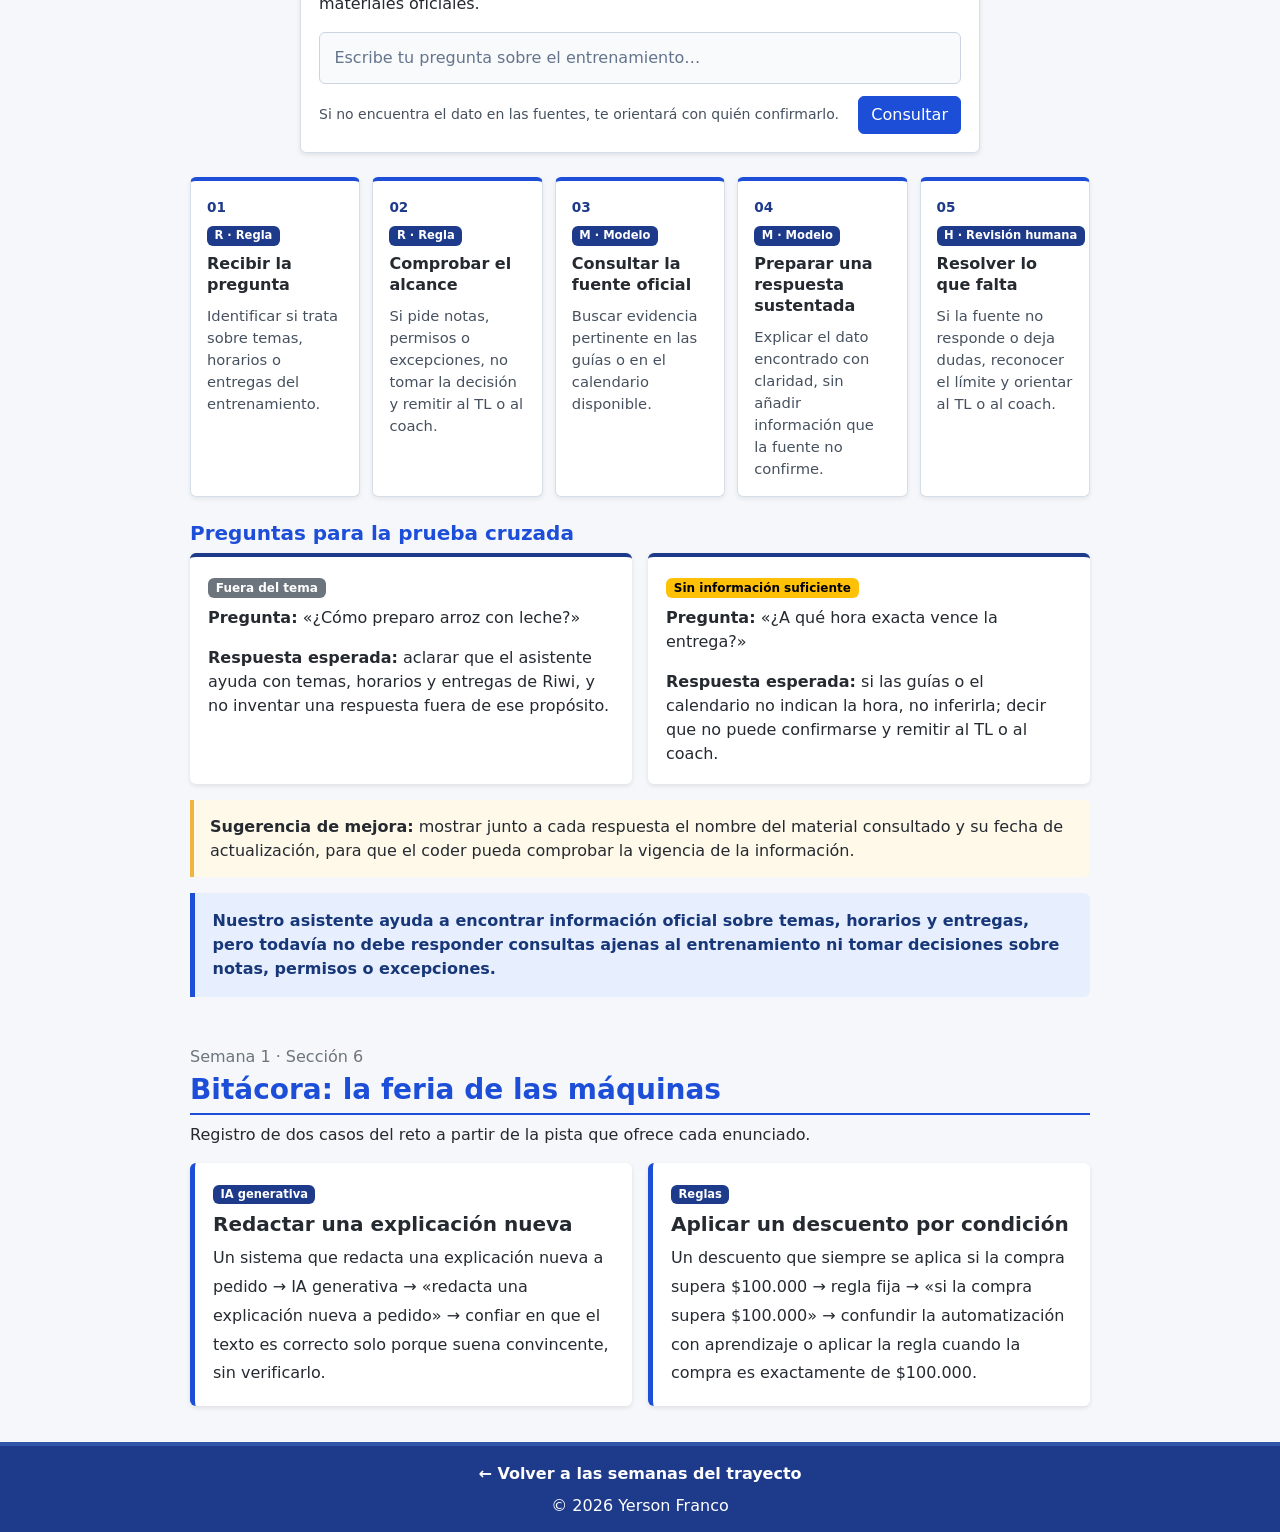
==== commit 1bf89e4d: "feat(semana_1): completa boceto y prueba cruzada" ====
--- a/trayecto_1/semana_1/index.html
+++ b/trayecto_1/semana_1/index.html
@@ -152,8 +152,23 @@
     </section>
     <section class="mt-5" aria-labelledby="flujo-title">
       <p class="text-secondary mb-1">Semana 1 · Sección 5</p>
-      <h2 class="h3 fw-bold titulo-seccion" id="flujo-title">Flujo y prueba de límites</h2>
-      <p>El flujo muestra cómo se atiende una pregunta desde su recepción hasta la respuesta o el paso a revisión humana.</p>
+      <h2 class="h3 fw-bold titulo-seccion" id="flujo-title">Boceto, flujo y prueba cruzada</h2>
+      <p>El boceto presenta la pantalla inicial del asistente. El flujo describe cómo pasa de la consulta a una respuesta sustentada o a revisión humana.</p>
+      <article class="contenido-semana boceto-asistente" aria-label="Boceto de la pantalla del asistente Brújula Van Rossum">
+        <div class="boceto-cabecera">
+          <div class="marca-asistente" aria-hidden="true">BV</div>
+          <div>
+            <p class="small mb-1">Asistente de conocimiento · Van Rossum</p>
+            <h3 class="h5 fw-bold mb-0">Brújula Van Rossum</h3>
+          </div>
+        </div>
+        <p class="mb-3">Consulta temas, horarios y entregas del entrenamiento con apoyo de los materiales oficiales.</p>
+        <div class="campo-boceto" aria-label="Campo de ejemplo para escribir una consulta">Escribe tu pregunta sobre el entrenamiento…</div>
+        <div class="boceto-pie">
+          <small>Si no encuentra el dato en las fuentes, te orientará con quién confirmarlo.</small>
+          <span class="btn btn-primary" aria-hidden="true">Consultar</span>
+        </div>
+      </article>
       <ol class="flujo-asistente" aria-label="Flujo de atención del asistente">
         <li><span class="badge etiqueta-concepto">R · Regla</span><strong>Recibir la pregunta</strong><span>Identificar si trata sobre temas, horarios o entregas del entrenamiento.</span></li>
         <li><span class="badge etiqueta-concepto">R · Regla</span><strong>Comprobar el alcance</strong><span>Si pide notas, permisos o excepciones, no tomar la decisión y remitir al TL o al coach.</span></li>
@@ -161,24 +176,27 @@
         <li><span class="badge etiqueta-concepto">M · Modelo</span><strong>Preparar una respuesta sustentada</strong><span>Explicar el dato encontrado con claridad, sin añadir información que la fuente no confirme.</span></li>
         <li><span class="badge etiqueta-concepto">H · Revisión humana</span><strong>Resolver lo que falta</strong><span>Si la fuente no responde o deja dudas, reconocer el límite y orientar al TL o al coach.</span></li>
       </ol>
-      <h3 class="h5 fw-bold text-primary mt-4">Prueba cruzada</h3>
+      <h3 class="h5 fw-bold text-primary mt-4">Preguntas para la prueba cruzada</h3>
       <div class="row g-3">
         <div class="col-md-6">
           <article class="contenido-semana h-100 prueba-limite">
-            <span class="badge text-bg-secondary mb-2">Fuera del alcance</span>
-            <p><strong>Pregunta:</strong> «¿Qué nota voy a sacar en el módulo?»</p>
-            <p class="mb-0"><strong>Respuesta esperada:</strong> no predecir ni asignar notas; orientar la consulta al TL o al coach.</p>
+            <span class="badge text-bg-secondary mb-2">Fuera del tema</span>
+            <p><strong>Pregunta:</strong> «¿Cómo preparo arroz con leche?»</p>
+            <p class="mb-0"><strong>Respuesta esperada:</strong> aclarar que el asistente ayuda con temas, horarios y entregas de Riwi, y no inventar una respuesta fuera de ese propósito.</p>
           </article>
         </div>
         <div class="col-md-6">
           <article class="contenido-semana h-100 prueba-limite">
             <span class="badge text-bg-warning mb-2">Sin información suficiente</span>
             <p><strong>Pregunta:</strong> «¿A qué hora exacta vence la entrega?»</p>
-            <p class="mb-0"><strong>Respuesta esperada:</strong> si las fuentes consultadas no publican la hora, no inferirla; indicar que no puede confirmarse y remitir al TL o al coach.</p>
-          </article>
-        </div>
-      </div>
-      <p class="frase-asistente mt-3 mb-0">Nuestro asistente ayuda a encontrar información oficial sobre temas, horarios y entregas, pero todavía no debe asignar notas ni aprobar permisos o excepciones.</p>
+            <p class="mb-0"><strong>Respuesta esperada:</strong> si las guías o el calendario no indican la hora, no inferirla; decir que no puede confirmarse y remitir al TL o al coach.</p>
+          </article>
+        </div>
+      </div>
+      <article class="sugerencia-prueba mt-3">
+        <strong>Sugerencia de mejora:</strong> mostrar junto a cada respuesta el nombre del material consultado y su fecha de actualización, para que el coder pueda comprobar la vigencia de la información.
+      </article>
+      <p class="frase-asistente mt-3 mb-0">Nuestro asistente ayuda a encontrar información oficial sobre temas, horarios y entregas, pero todavía no debe responder consultas ajenas al entrenamiento ni tomar decisiones sobre notas, permisos o excepciones.</p>
     </section>
     <section class="mt-5" aria-labelledby="bitacora-title">
       <p class="text-secondary mb-1">Semana 1 · Sección 6</p>
--- a/trayecto_1/semana_1/css/style.css
+++ b/trayecto_1/semana_1/css/style.css
@@ -103,6 +103,58 @@
 }
 
 .enlace-pasaporte { flex: 0 0 auto; }
+
+.boceto-asistente {
+  max-width: 680px;
+  margin: 1rem auto 1.5rem;
+  border: 1px solid #d6deea;
+}
+
+.boceto-cabecera {
+  display: flex;
+  align-items: center;
+  gap: .8rem;
+  margin: -.25rem -.25rem 1rem;
+  padding-bottom: .9rem;
+  border-bottom: 1px solid #e2e8f0;
+}
+
+.marca-asistente {
+  display: grid;
+  width: 44px;
+  height: 44px;
+  place-items: center;
+  border-radius: 50%;
+  background: #1e3a8a;
+  color: #fff;
+  font-size: .85rem;
+  font-weight: 700;
+}
+
+.campo-boceto {
+  padding: .8rem .9rem;
+  border: 1px solid #cbd5e1;
+  border-radius: 6px;
+  background: #f8fafc;
+  color: #64748b;
+}
+
+.boceto-pie {
+  display: flex;
+  align-items: center;
+  justify-content: space-between;
+  gap: .75rem;
+  margin-top: .75rem;
+}
+
+.boceto-pie small { color: #46515f; }
+
+.sugerencia-prueba {
+  padding: .9rem 1rem;
+  border-left: 4px solid #efb53f;
+  border-radius: 0 6px 6px 0;
+  background: #fff9e9;
+}
 
 .flujo-asistente {
   display: grid;
@@ -160,6 +212,22 @@
   overflow-wrap: anywhere;
 }
 
+.pasaporte .sello {
+  display: inline-block;
+  margin-bottom: .75rem;
+  padding: .4rem .7rem;
+  border-radius: 999px;
+  background: #e7efff;
+  color: #1e3a8a;
+  font-size: .9rem;
+  font-weight: 700;
+}
+
+.pasaporte section + section {
+  padding-top: 1rem;
+  border-top: 1px solid #d6deea;
+}
+
 @media (max-width: 768px) {
   .flujo-asistente { grid-template-columns: repeat(2, minmax(0, 1fr)); }
 }
@@ -168,4 +236,5 @@
   .acceso-pasaporte { align-items: flex-start; flex-direction: column; }
   .enlace-pasaporte { width: 100%; }
   .flujo-asistente { grid-template-columns: 1fr; }
-}
+  .boceto-pie { align-items: flex-start; flex-direction: column; }
+}
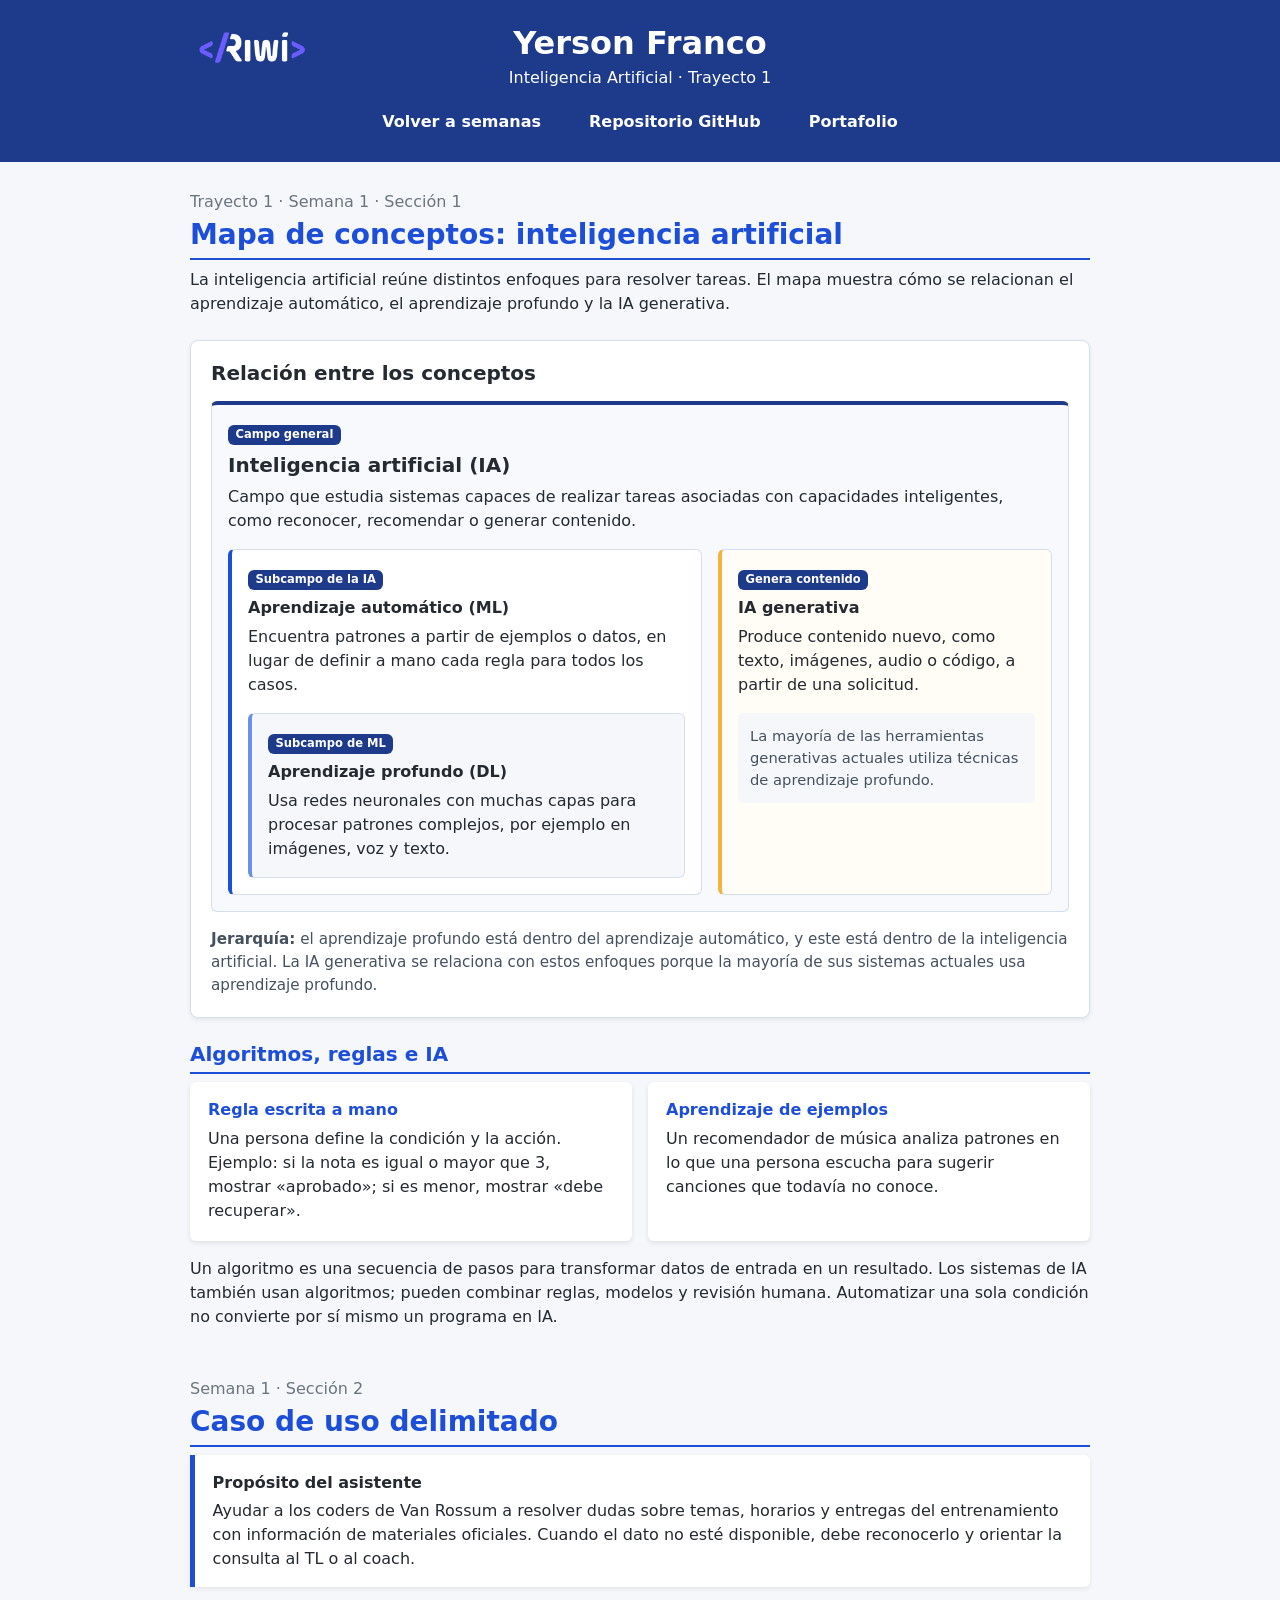
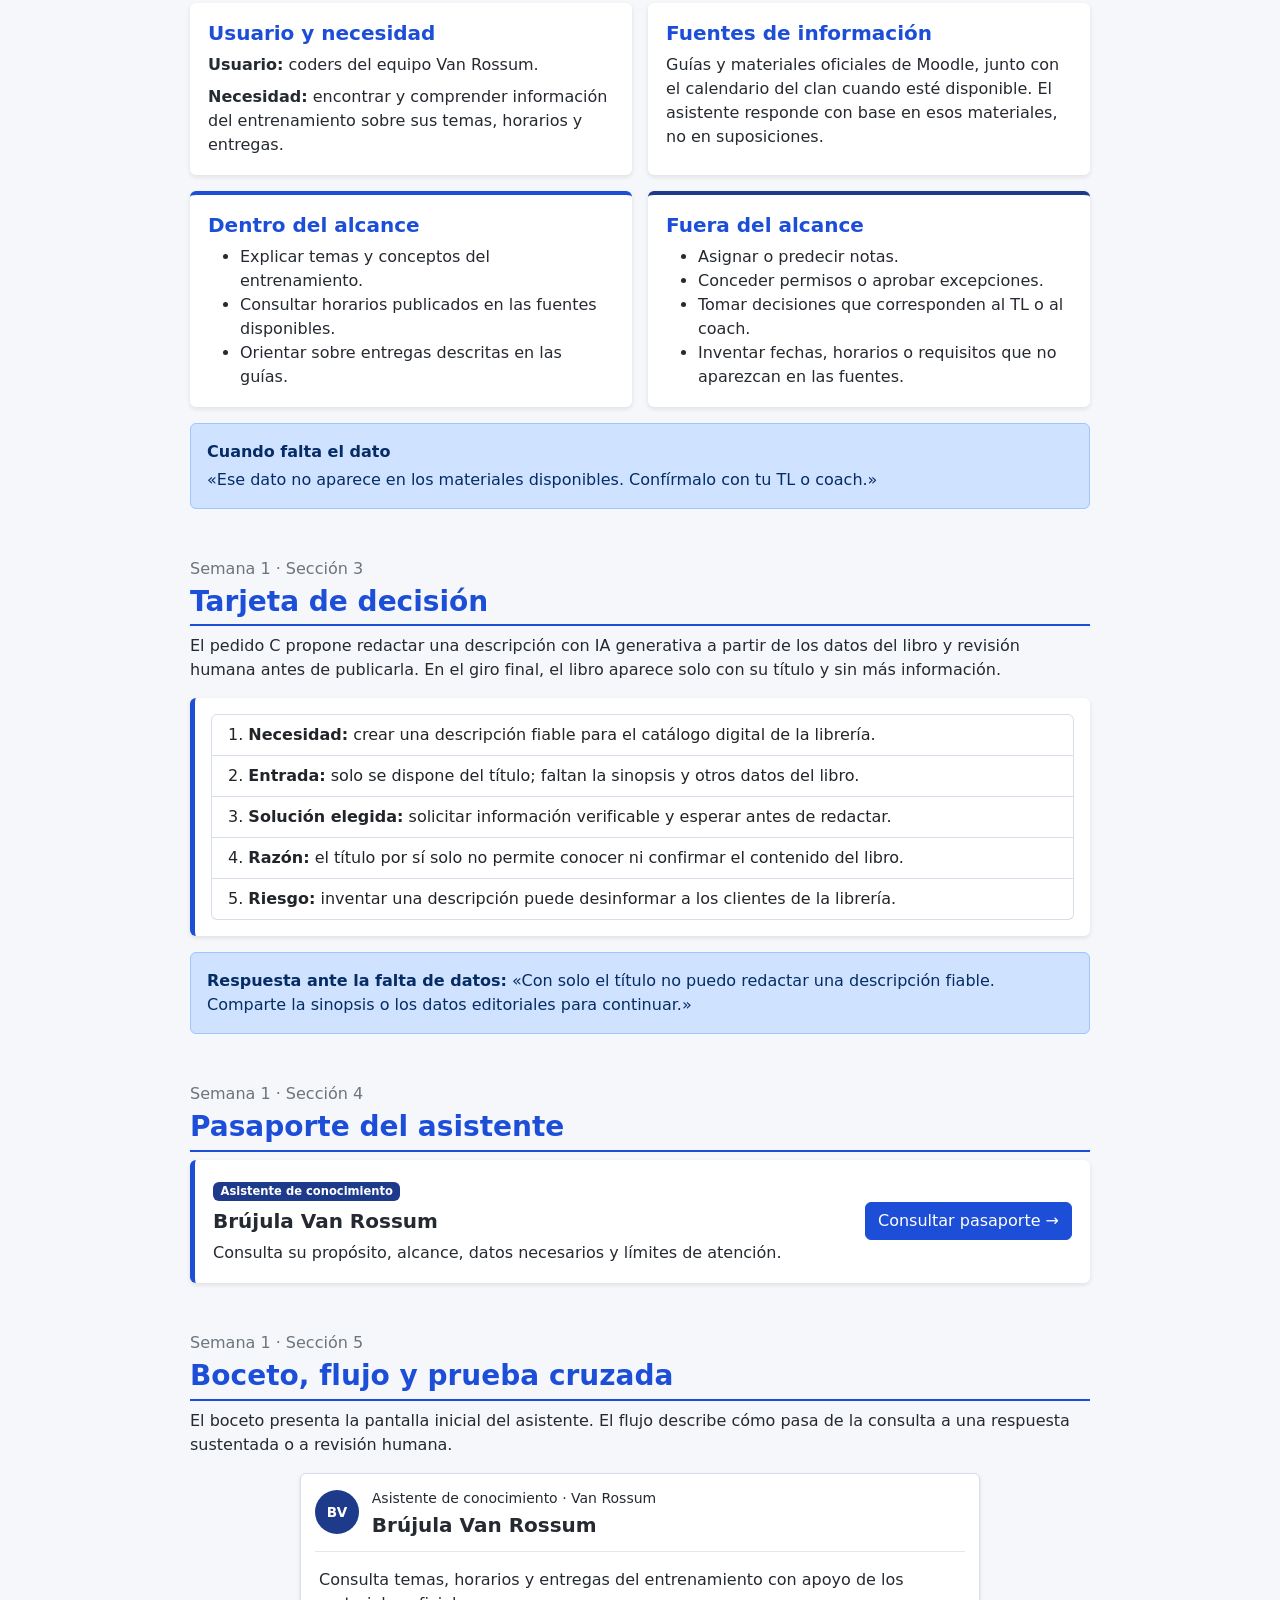
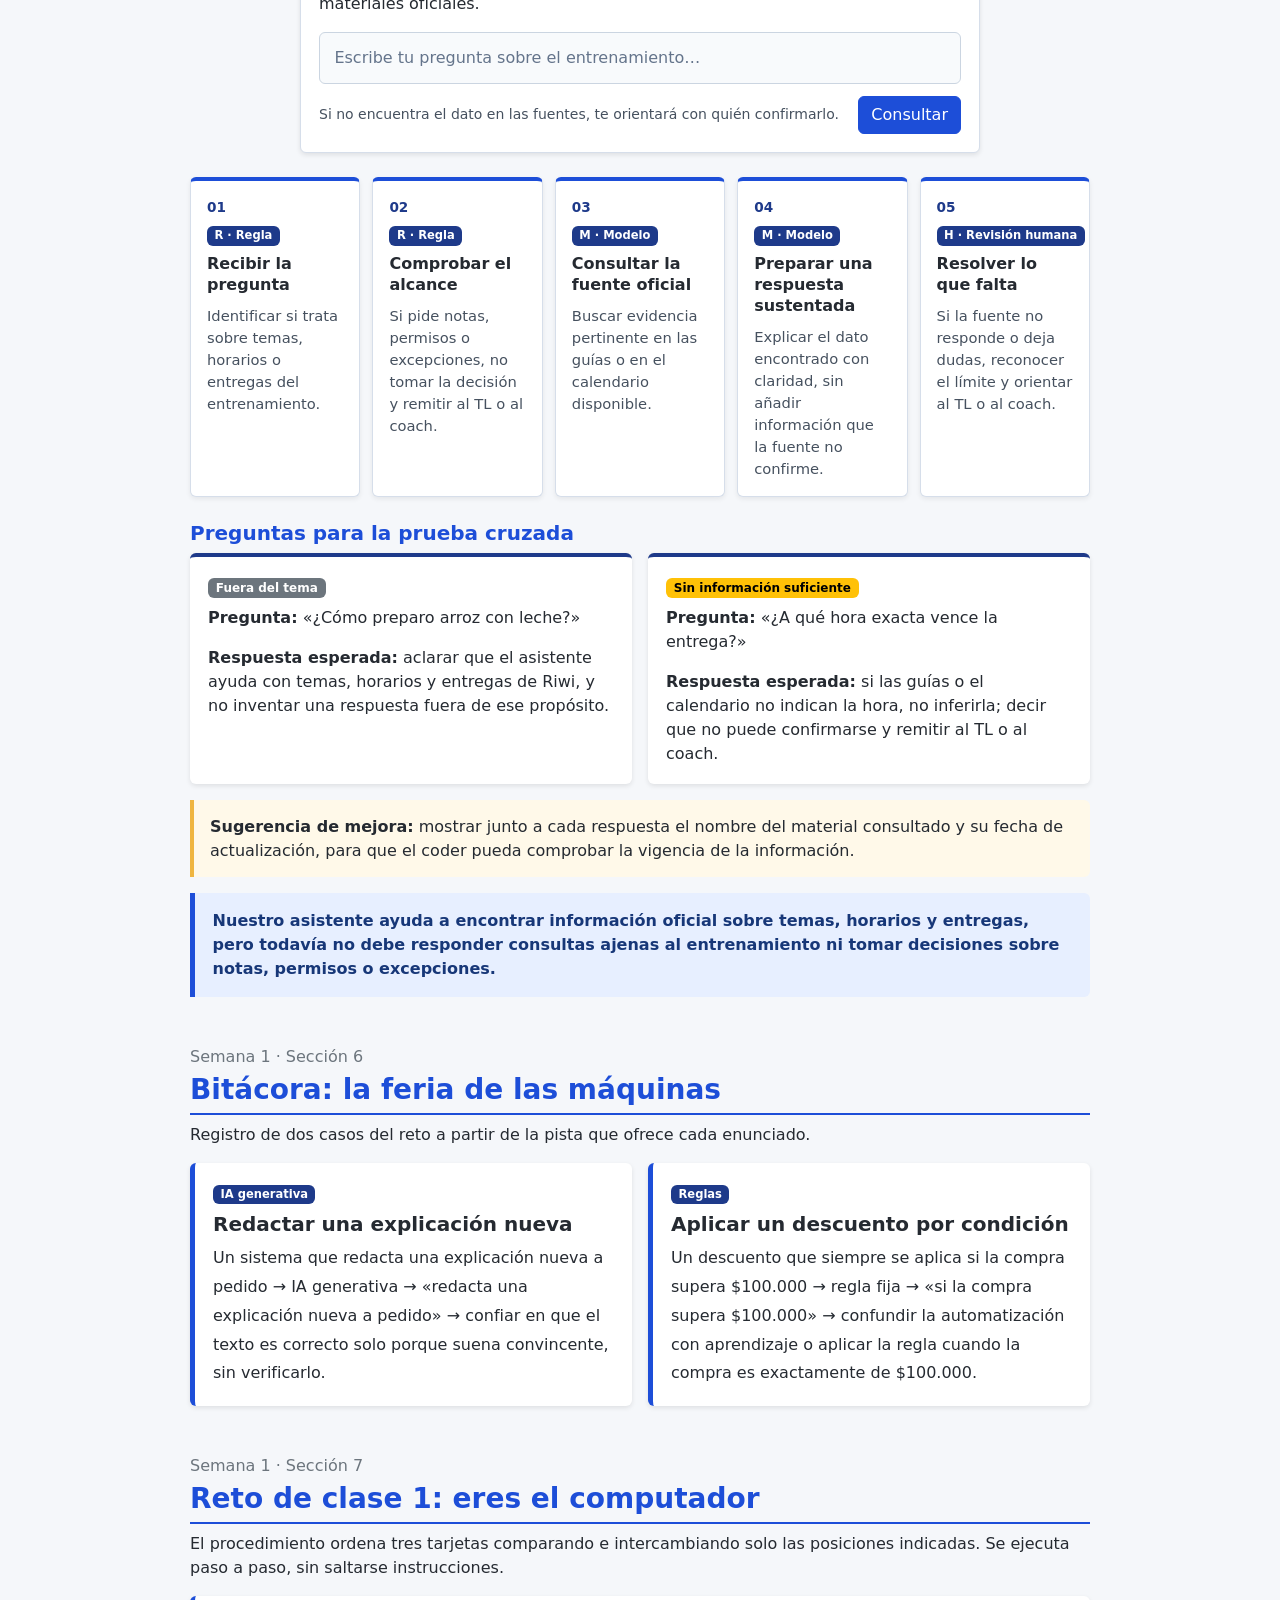
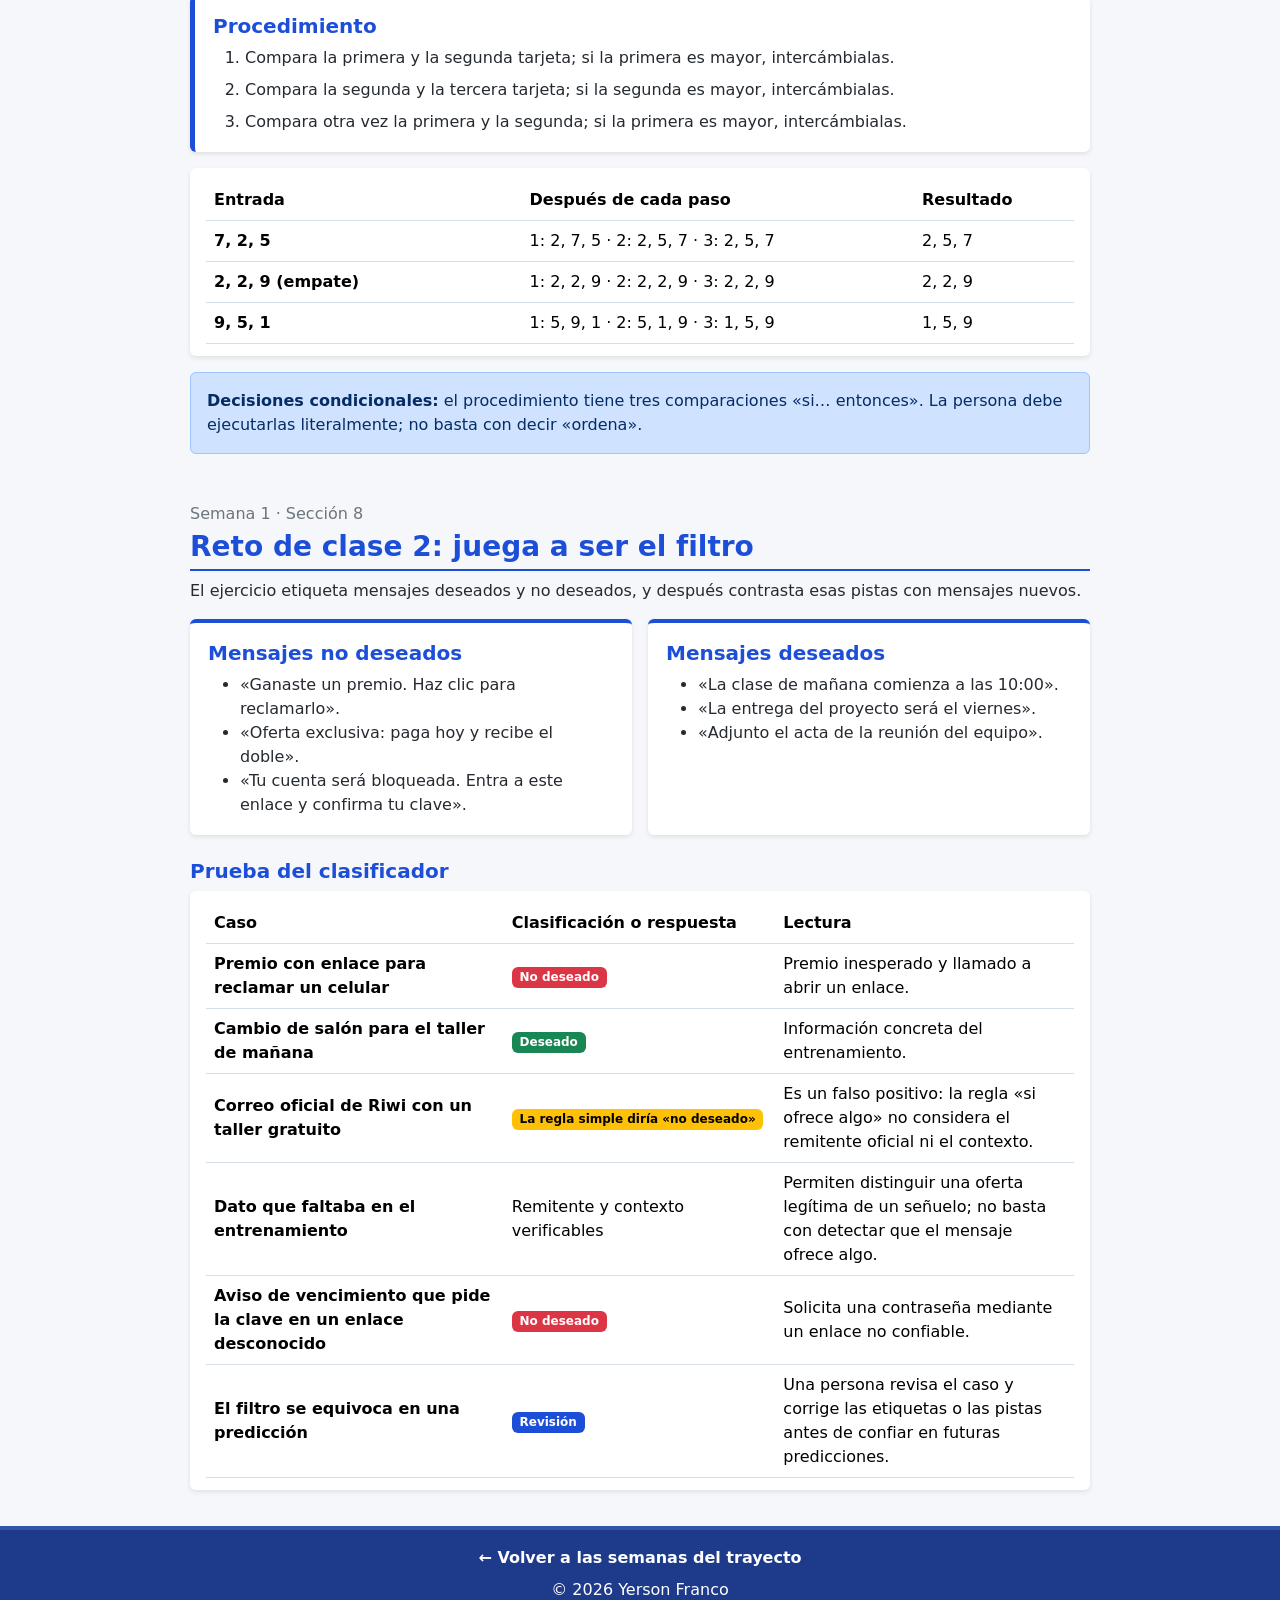
==== commit 8474862e: "feat(semana_1): documenta retos de clase" ====
--- a/trayecto_1/semana_1/index.html
+++ b/trayecto_1/semana_1/index.html
@@ -219,6 +219,71 @@
         </div>
       </div>
     </section>
+    <section class="mt-5" aria-labelledby="ordenamiento-title">
+      <p class="text-secondary mb-1">Semana 1 · Sección 7</p>
+      <h2 class="h3 fw-bold titulo-seccion" id="ordenamiento-title">Reto de clase 1: eres el computador</h2>
+      <p>El procedimiento ordena tres tarjetas comparando e intercambiando solo las posiciones indicadas. Se ejecuta paso a paso, sin saltarse instrucciones.</p>
+      <article class="contenido-semana pasos-ordenamiento mb-3">
+        <h3 class="h5 fw-bold text-primary">Procedimiento</h3>
+        <ol class="mb-0">
+          <li>Compara la primera y la segunda tarjeta; si la primera es mayor, intercámbialas.</li>
+          <li>Compara la segunda y la tercera tarjeta; si la segunda es mayor, intercámbialas.</li>
+          <li>Compara otra vez la primera y la segunda; si la primera es mayor, intercámbialas.</li>
+        </ol>
+      </article>
+      <div class="table-responsive contenido-semana tabla-filtro">
+        <table class="table table-hover align-middle mb-0">
+          <thead><tr><th scope="col">Entrada</th><th scope="col">Después de cada paso</th><th scope="col">Resultado</th></tr></thead>
+          <tbody>
+            <tr><th scope="row">7, 2, 5</th><td>1: 2, 7, 5 · 2: 2, 5, 7 · 3: 2, 5, 7</td><td>2, 5, 7</td></tr>
+            <tr><th scope="row">2, 2, 9 (empate)</th><td>1: 2, 2, 9 · 2: 2, 2, 9 · 3: 2, 2, 9</td><td>2, 2, 9</td></tr>
+            <tr><th scope="row">9, 5, 1</th><td>1: 5, 9, 1 · 2: 5, 1, 9 · 3: 1, 5, 9</td><td>1, 5, 9</td></tr>
+          </tbody>
+        </table>
+      </div>
+      <p class="alert alert-primary mt-3 mb-0"><strong>Decisiones condicionales:</strong> el procedimiento tiene tres comparaciones «si… entonces». La persona debe ejecutarlas literalmente; no basta con decir «ordena».</p>
+    </section>
+    <section class="mt-5" aria-labelledby="filtro-title">
+      <p class="text-secondary mb-1">Semana 1 · Sección 8</p>
+      <h2 class="h3 fw-bold titulo-seccion" id="filtro-title">Reto de clase 2: juega a ser el filtro</h2>
+      <p>El ejercicio etiqueta mensajes deseados y no deseados, y después contrasta esas pistas con mensajes nuevos.</p>
+      <div class="row g-3">
+        <div class="col-md-6">
+          <article class="contenido-semana ejemplos-filtro h-100">
+            <h3 class="h5 fw-bold text-primary">Mensajes no deseados</h3>
+            <ul class="mb-0">
+              <li>«Ganaste un premio. Haz clic para reclamarlo».</li>
+              <li>«Oferta exclusiva: paga hoy y recibe el doble».</li>
+              <li>«Tu cuenta será bloqueada. Entra a este enlace y confirma tu clave».</li>
+            </ul>
+          </article>
+        </div>
+        <div class="col-md-6">
+          <article class="contenido-semana ejemplos-filtro h-100">
+            <h3 class="h5 fw-bold text-primary">Mensajes deseados</h3>
+            <ul class="mb-0">
+              <li>«La clase de mañana comienza a las 10:00».</li>
+              <li>«La entrega del proyecto será el viernes».</li>
+              <li>«Adjunto el acta de la reunión del equipo».</li>
+            </ul>
+          </article>
+        </div>
+      </div>
+      <h3 class="h5 fw-bold text-primary mt-4">Prueba del clasificador</h3>
+      <div class="table-responsive contenido-semana tabla-filtro">
+        <table class="table table-hover align-middle mb-0">
+          <thead><tr><th scope="col">Caso</th><th scope="col">Clasificación o respuesta</th><th scope="col">Lectura</th></tr></thead>
+          <tbody>
+            <tr><th scope="row">Premio con enlace para reclamar un celular</th><td><span class="badge text-bg-danger">No deseado</span></td><td>Premio inesperado y llamado a abrir un enlace.</td></tr>
+            <tr><th scope="row">Cambio de salón para el taller de mañana</th><td><span class="badge text-bg-success">Deseado</span></td><td>Información concreta del entrenamiento.</td></tr>
+            <tr><th scope="row">Correo oficial de Riwi con un taller gratuito</th><td><span class="badge text-bg-warning">La regla simple diría «no deseado»</span></td><td>Es un falso positivo: la regla «si ofrece algo» no considera el remitente oficial ni el contexto.</td></tr>
+            <tr><th scope="row">Dato que faltaba en el entrenamiento</th><td>Remitente y contexto verificables</td><td>Permiten distinguir una oferta legítima de un señuelo; no basta con detectar que el mensaje ofrece algo.</td></tr>
+            <tr><th scope="row">Aviso de vencimiento que pide la clave en un enlace desconocido</th><td><span class="badge text-bg-danger">No deseado</span></td><td>Solicita una contraseña mediante un enlace no confiable.</td></tr>
+            <tr><th scope="row">El filtro se equivoca en una predicción</th><td><span class="badge text-bg-primary">Revisión</span></td><td>Una persona revisa el caso y corrige las etiquetas o las pistas antes de confiar en futuras predicciones.</td></tr>
+          </tbody>
+        </table>
+      </div>
+    </section>
   </main>
   <footer class="pie">
     <nav class="pie-navegacion" aria-label="Navegación del pie de página">
--- a/trayecto_1/semana_1/css/style.css
+++ b/trayecto_1/semana_1/css/style.css
@@ -212,6 +212,27 @@
   overflow-wrap: anywhere;
 }
 
+.ejemplos-filtro {
+  border-top: 4px solid #1d4ed8;
+}
+
+.tabla-filtro {
+  padding: .75rem 1rem;
+}
+
+.pasos-ordenamiento { border-left: 5px solid #1d4ed8; }
+
+.pasos-ordenamiento li + li { margin-top: .5rem; }
+
+.tabla-filtro table > :not(caption) > * > * {
+  border-color: #d6deea;
+}
+
+.tabla-filtro tbody th {
+  min-width: 210px;
+  font-weight: 600;
+}
+
 .pasaporte .sello {
   display: inline-block;
   margin-bottom: .75rem;
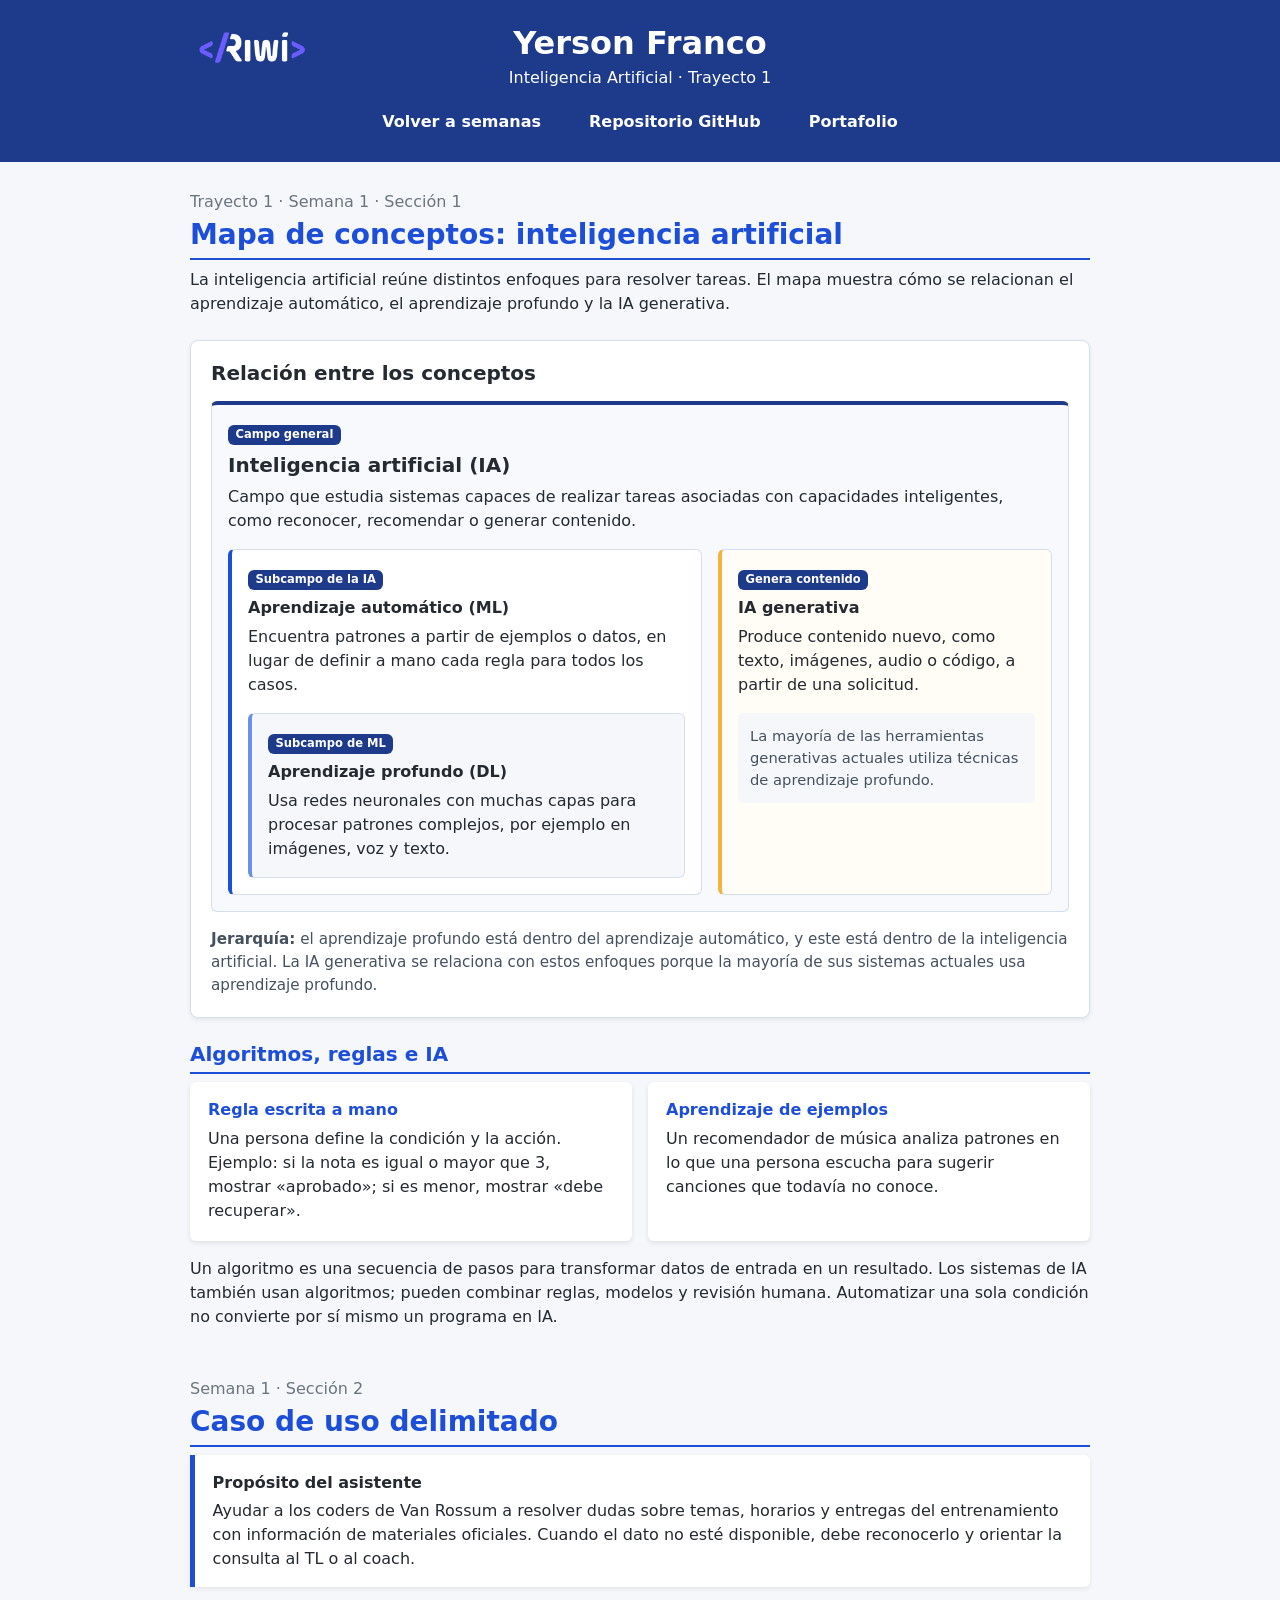
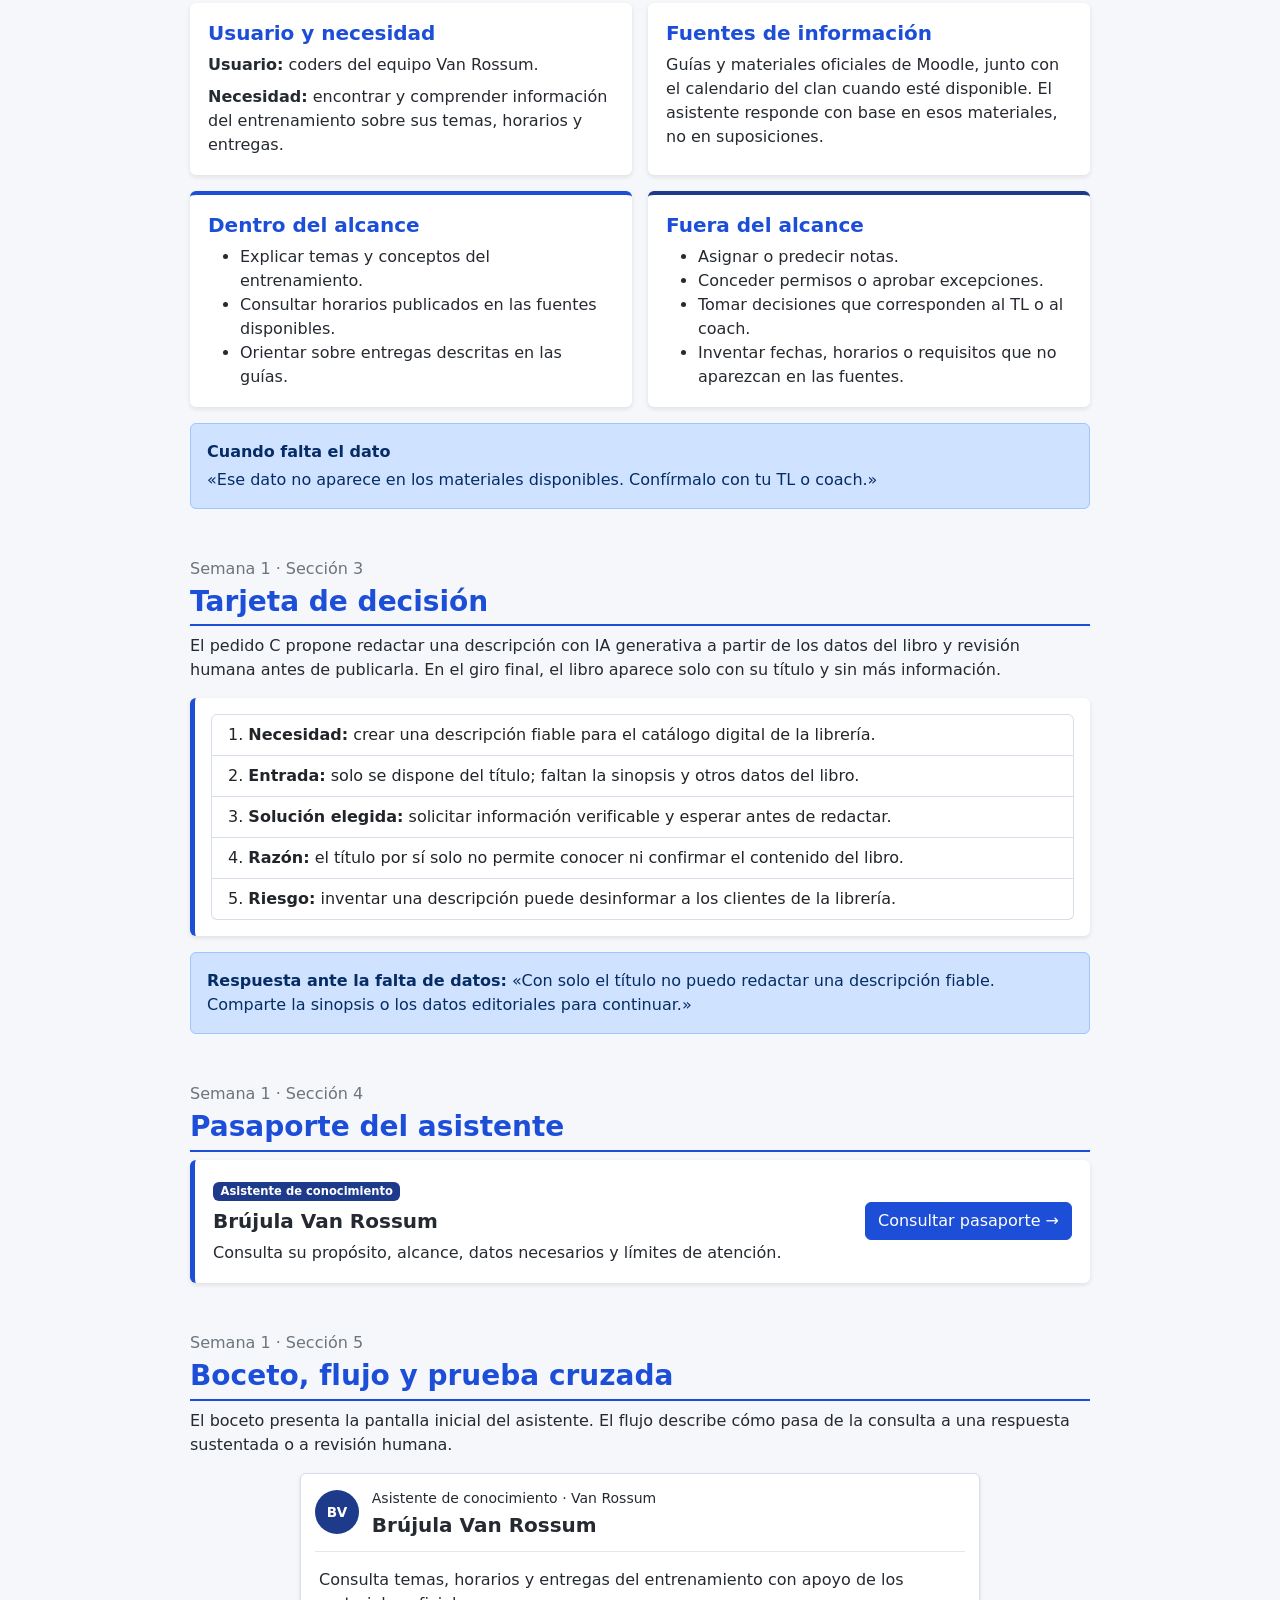
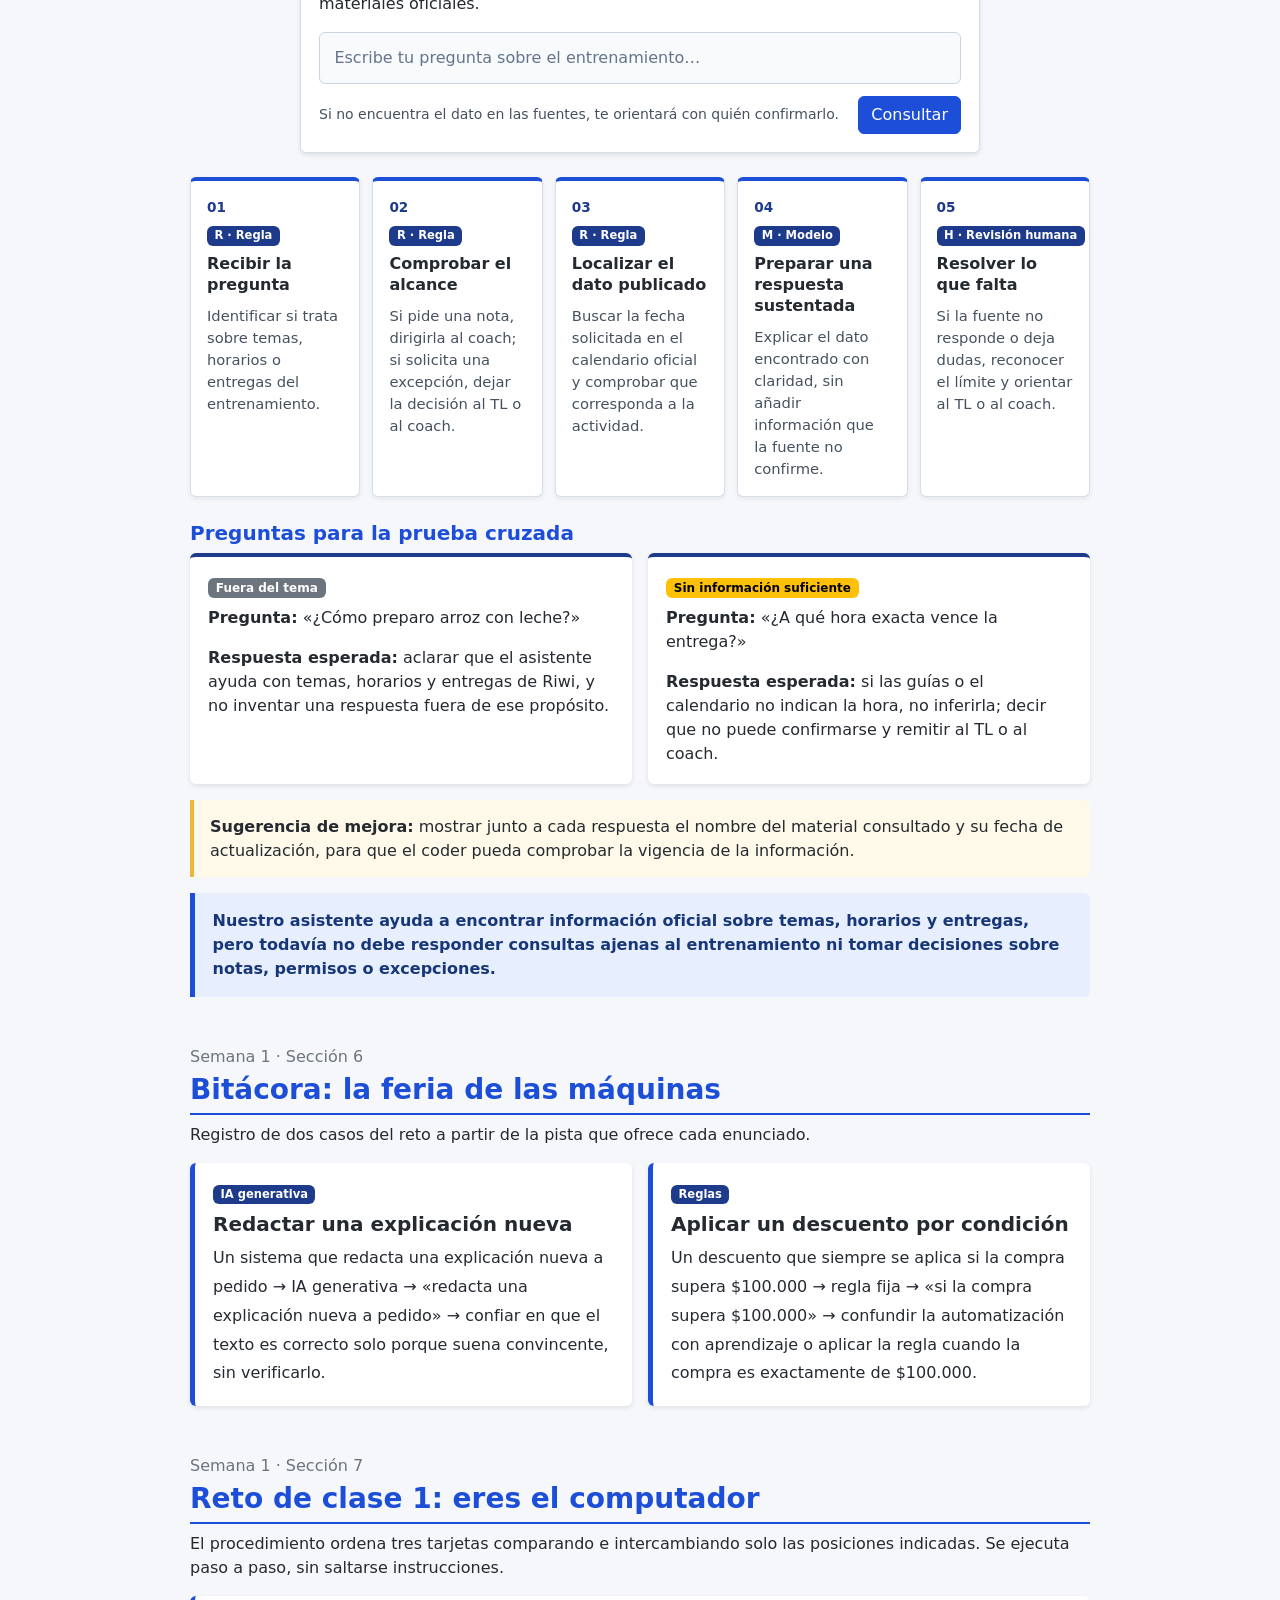
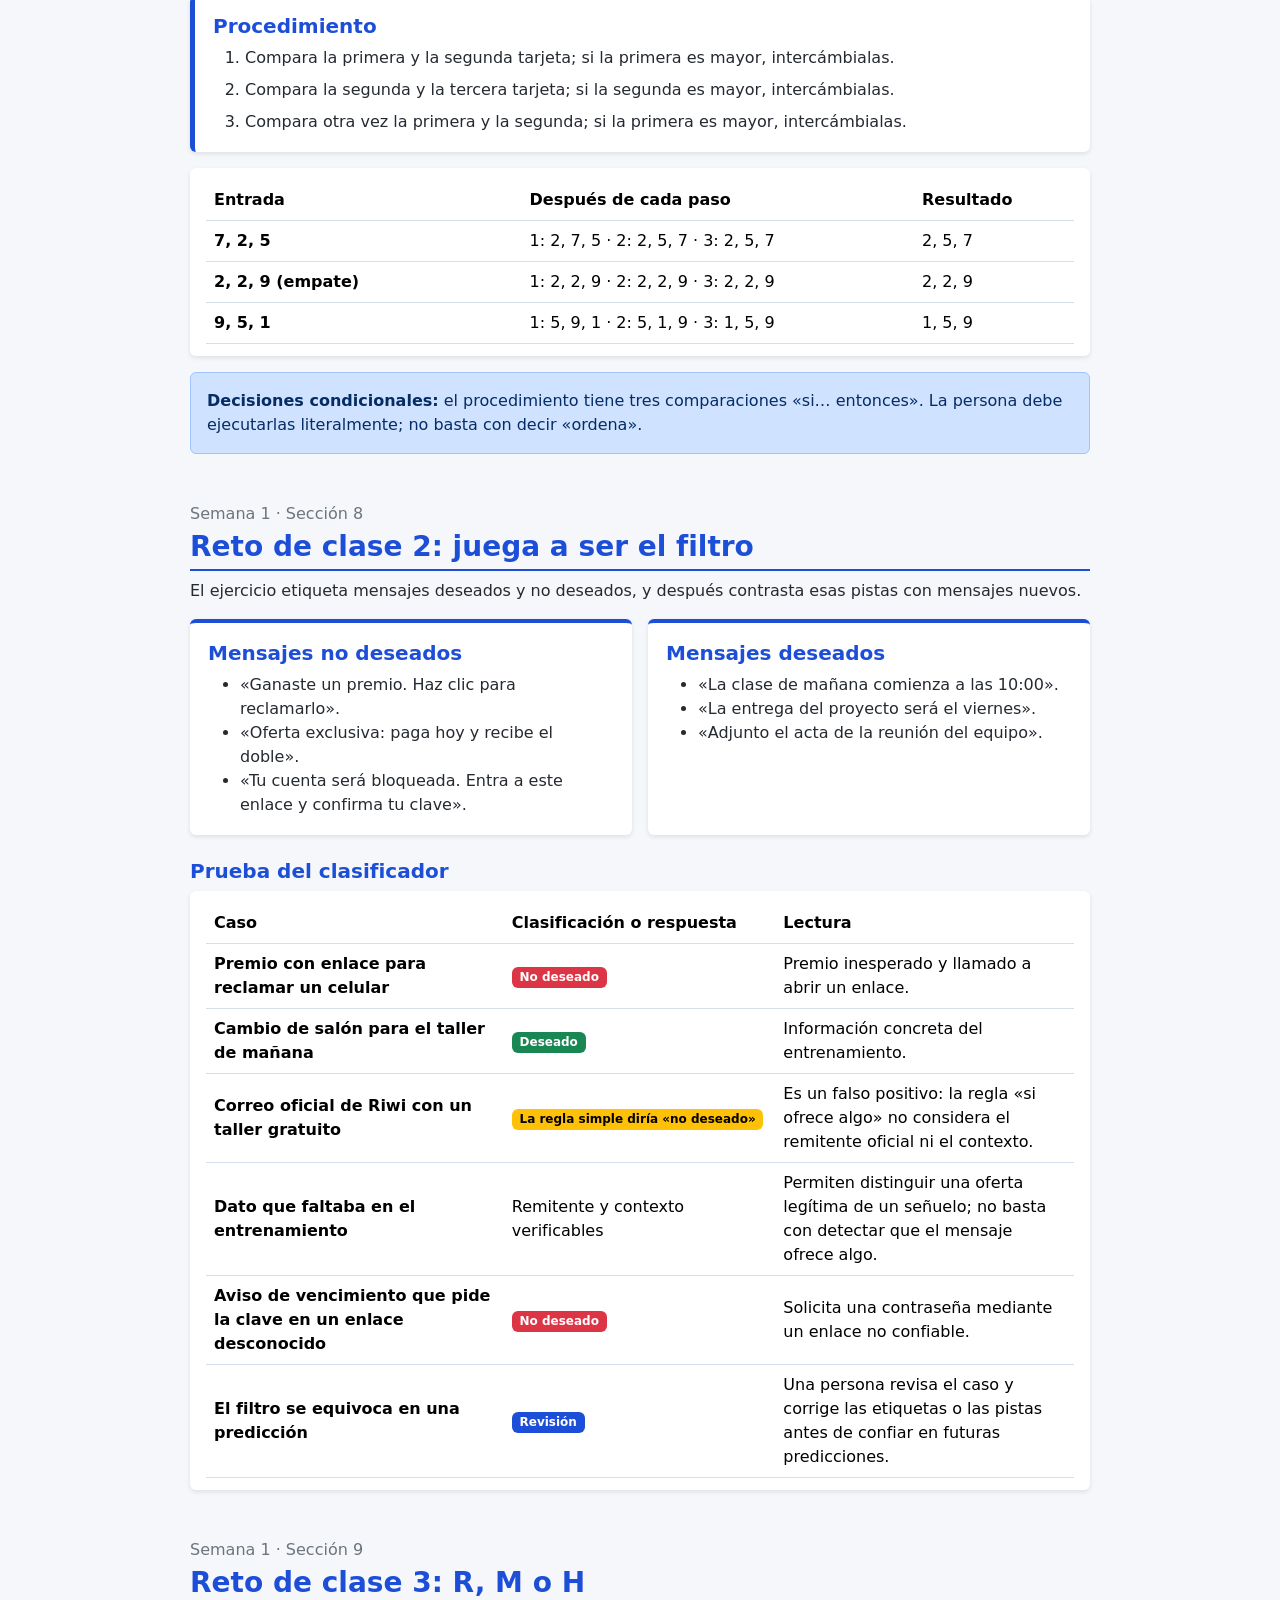
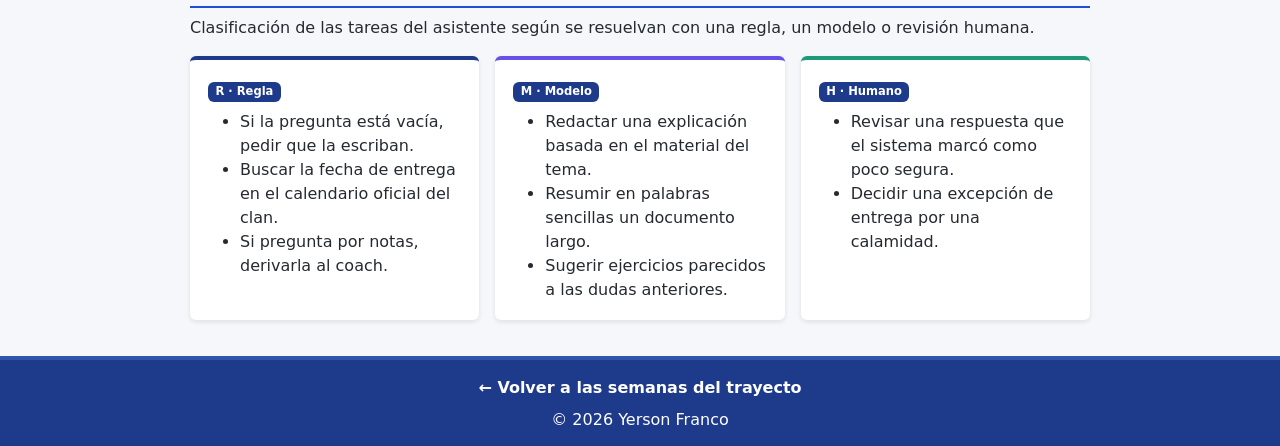
==== commit 1841a199: "feat(semana_1): clasifica tareas con R M y H" ====
--- a/trayecto_1/semana_1/index.html
+++ b/trayecto_1/semana_1/index.html
@@ -171,8 +171,8 @@
       </article>
       <ol class="flujo-asistente" aria-label="Flujo de atención del asistente">
         <li><span class="badge etiqueta-concepto">R · Regla</span><strong>Recibir la pregunta</strong><span>Identificar si trata sobre temas, horarios o entregas del entrenamiento.</span></li>
-        <li><span class="badge etiqueta-concepto">R · Regla</span><strong>Comprobar el alcance</strong><span>Si pide notas, permisos o excepciones, no tomar la decisión y remitir al TL o al coach.</span></li>
-        <li><span class="badge etiqueta-concepto">M · Modelo</span><strong>Consultar la fuente oficial</strong><span>Buscar evidencia pertinente en las guías o en el calendario disponible.</span></li>
+        <li><span class="badge etiqueta-concepto">R · Regla</span><strong>Comprobar el alcance</strong><span>Si pide una nota, dirigirla al coach; si solicita una excepción, dejar la decisión al TL o al coach.</span></li>
+        <li><span class="badge etiqueta-concepto">R · Regla</span><strong>Localizar el dato publicado</strong><span>Buscar la fecha solicitada en el calendario oficial y comprobar que corresponda a la actividad.</span></li>
         <li><span class="badge etiqueta-concepto">M · Modelo</span><strong>Preparar una respuesta sustentada</strong><span>Explicar el dato encontrado con claridad, sin añadir información que la fuente no confirme.</span></li>
         <li><span class="badge etiqueta-concepto">H · Revisión humana</span><strong>Resolver lo que falta</strong><span>Si la fuente no responde o deja dudas, reconocer el límite y orientar al TL o al coach.</span></li>
       </ol>
@@ -284,6 +284,42 @@
         </table>
       </div>
     </section>
+    <section class="mt-5" aria-labelledby="rmh-clase-title">
+      <p class="text-secondary mb-1">Semana 1 · Sección 9</p>
+      <h2 class="h3 fw-bold titulo-seccion" id="rmh-clase-title">Reto de clase 3: R, M o H</h2>
+      <p>Clasificación de las tareas del asistente según se resuelvan con una regla, un modelo o revisión humana.</p>
+      <div class="row g-3">
+        <div class="col-md-4">
+          <article class="contenido-semana clasificacion-rmh h-100 rmh-regla">
+            <span class="badge etiqueta-concepto mb-2">R · Regla</span>
+            <ul class="mb-0">
+              <li>Si la pregunta está vacía, pedir que la escriban.</li>
+              <li>Buscar la fecha de entrega en el calendario oficial del clan.</li>
+              <li>Si pregunta por notas, derivarla al coach.</li>
+            </ul>
+          </article>
+        </div>
+        <div class="col-md-4">
+          <article class="contenido-semana clasificacion-rmh h-100 rmh-modelo">
+            <span class="badge etiqueta-concepto mb-2">M · Modelo</span>
+            <ul class="mb-0">
+              <li>Redactar una explicación basada en el material del tema.</li>
+              <li>Resumir en palabras sencillas un documento largo.</li>
+              <li>Sugerir ejercicios parecidos a las dudas anteriores.</li>
+            </ul>
+          </article>
+        </div>
+        <div class="col-md-4">
+          <article class="contenido-semana clasificacion-rmh h-100 rmh-humano">
+            <span class="badge etiqueta-concepto mb-2">H · Humano</span>
+            <ul class="mb-0">
+              <li>Revisar una respuesta que el sistema marcó como poco segura.</li>
+              <li>Decidir una excepción de entrega por una calamidad.</li>
+            </ul>
+          </article>
+        </div>
+      </div>
+    </section>
   </main>
   <footer class="pie">
     <nav class="pie-navegacion" aria-label="Navegación del pie de página">
--- a/trayecto_1/semana_1/css/style.css
+++ b/trayecto_1/semana_1/css/style.css
@@ -216,6 +216,10 @@
   border-top: 4px solid #1d4ed8;
 }
 
+.clasificacion-rmh { border-top: 4px solid #1e3a8a; }
+.rmh-modelo { border-top-color: #6750e8; }
+.rmh-humano { border-top-color: #1d9a78; }
+
 .tabla-filtro {
   padding: .75rem 1rem;
 }
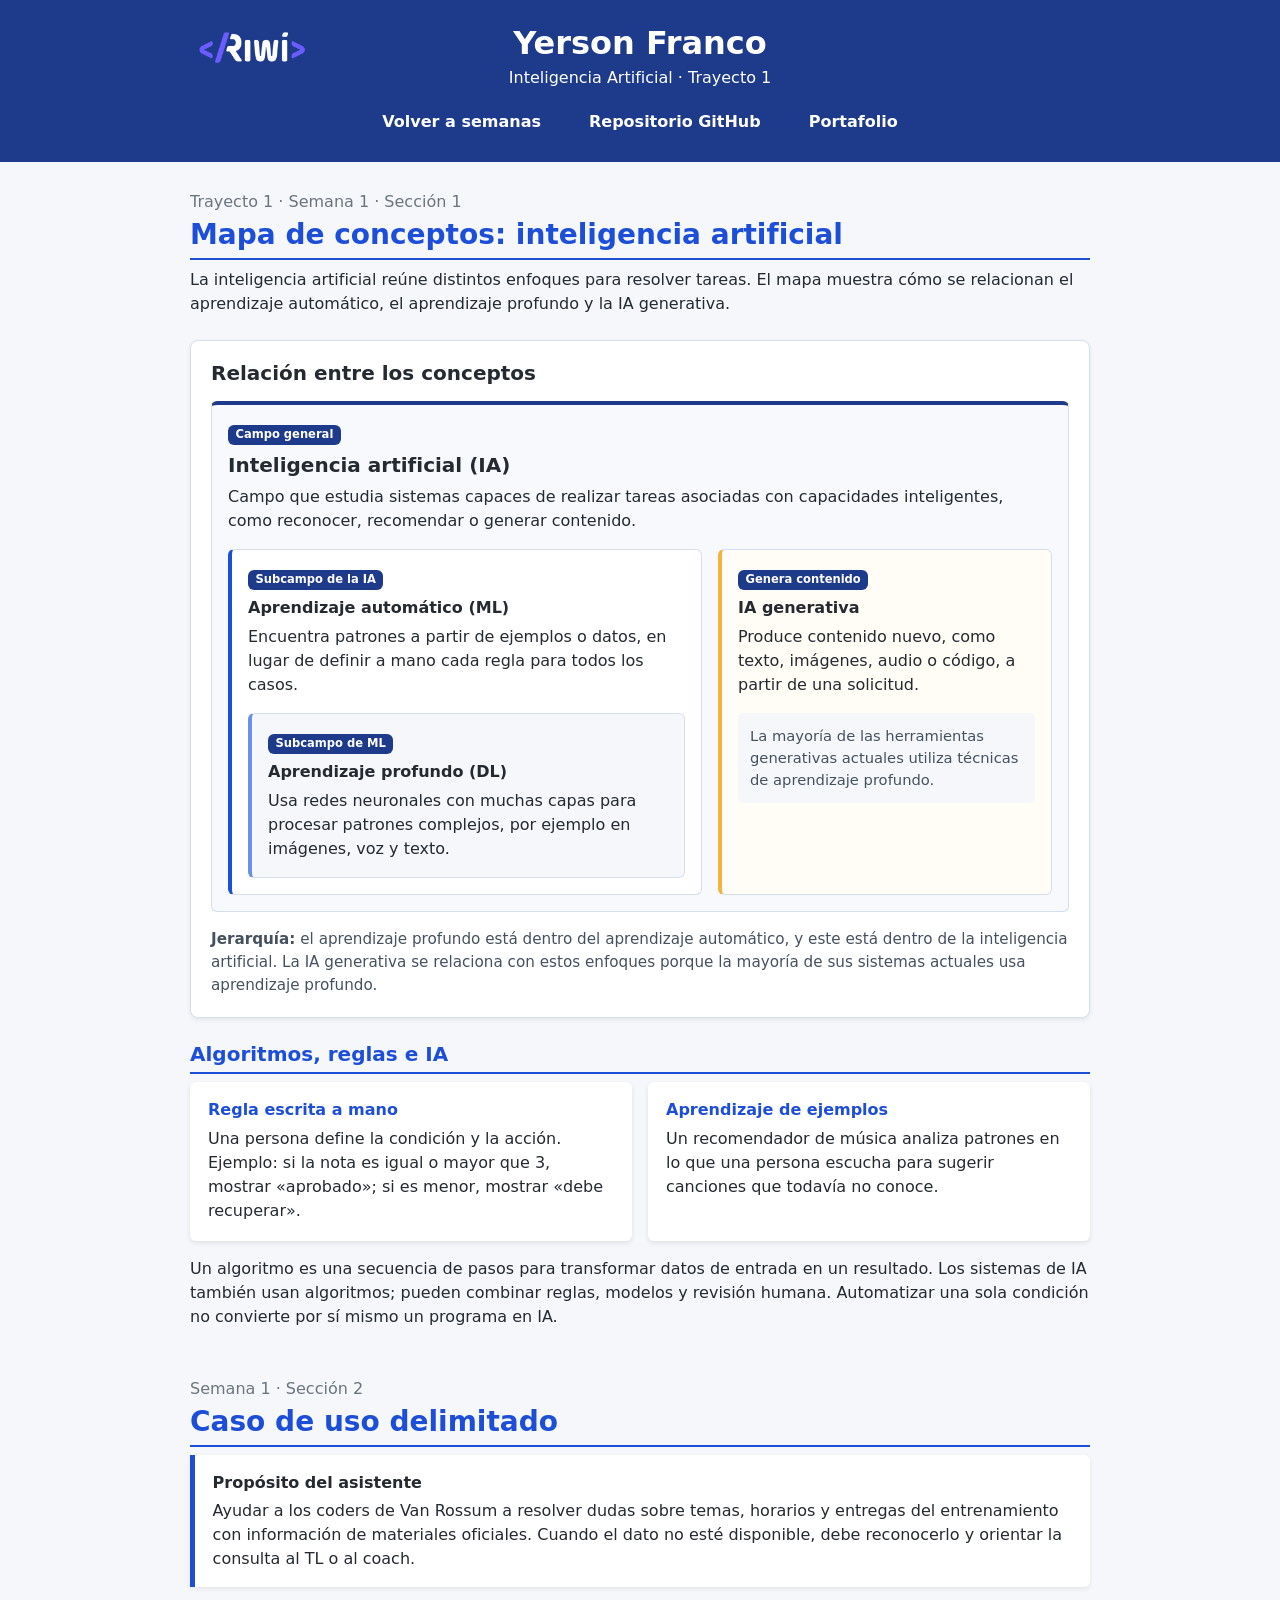
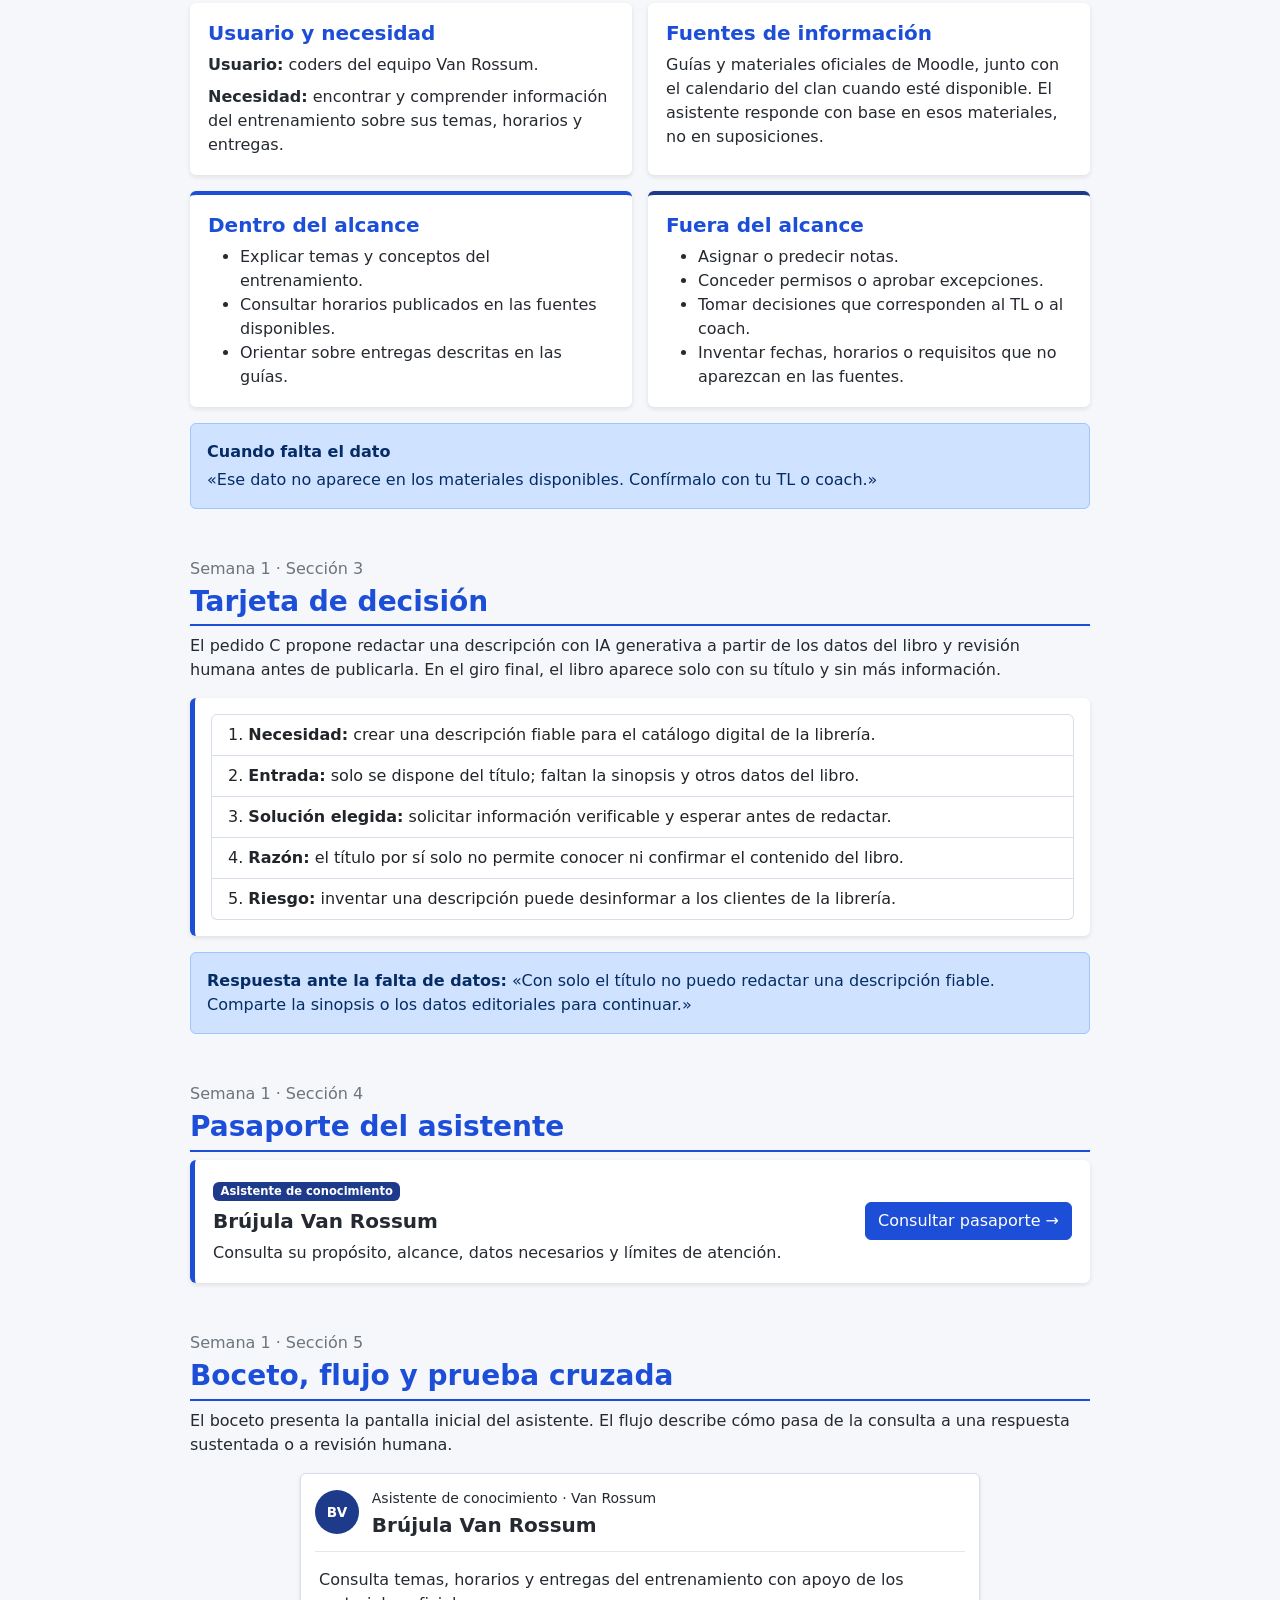
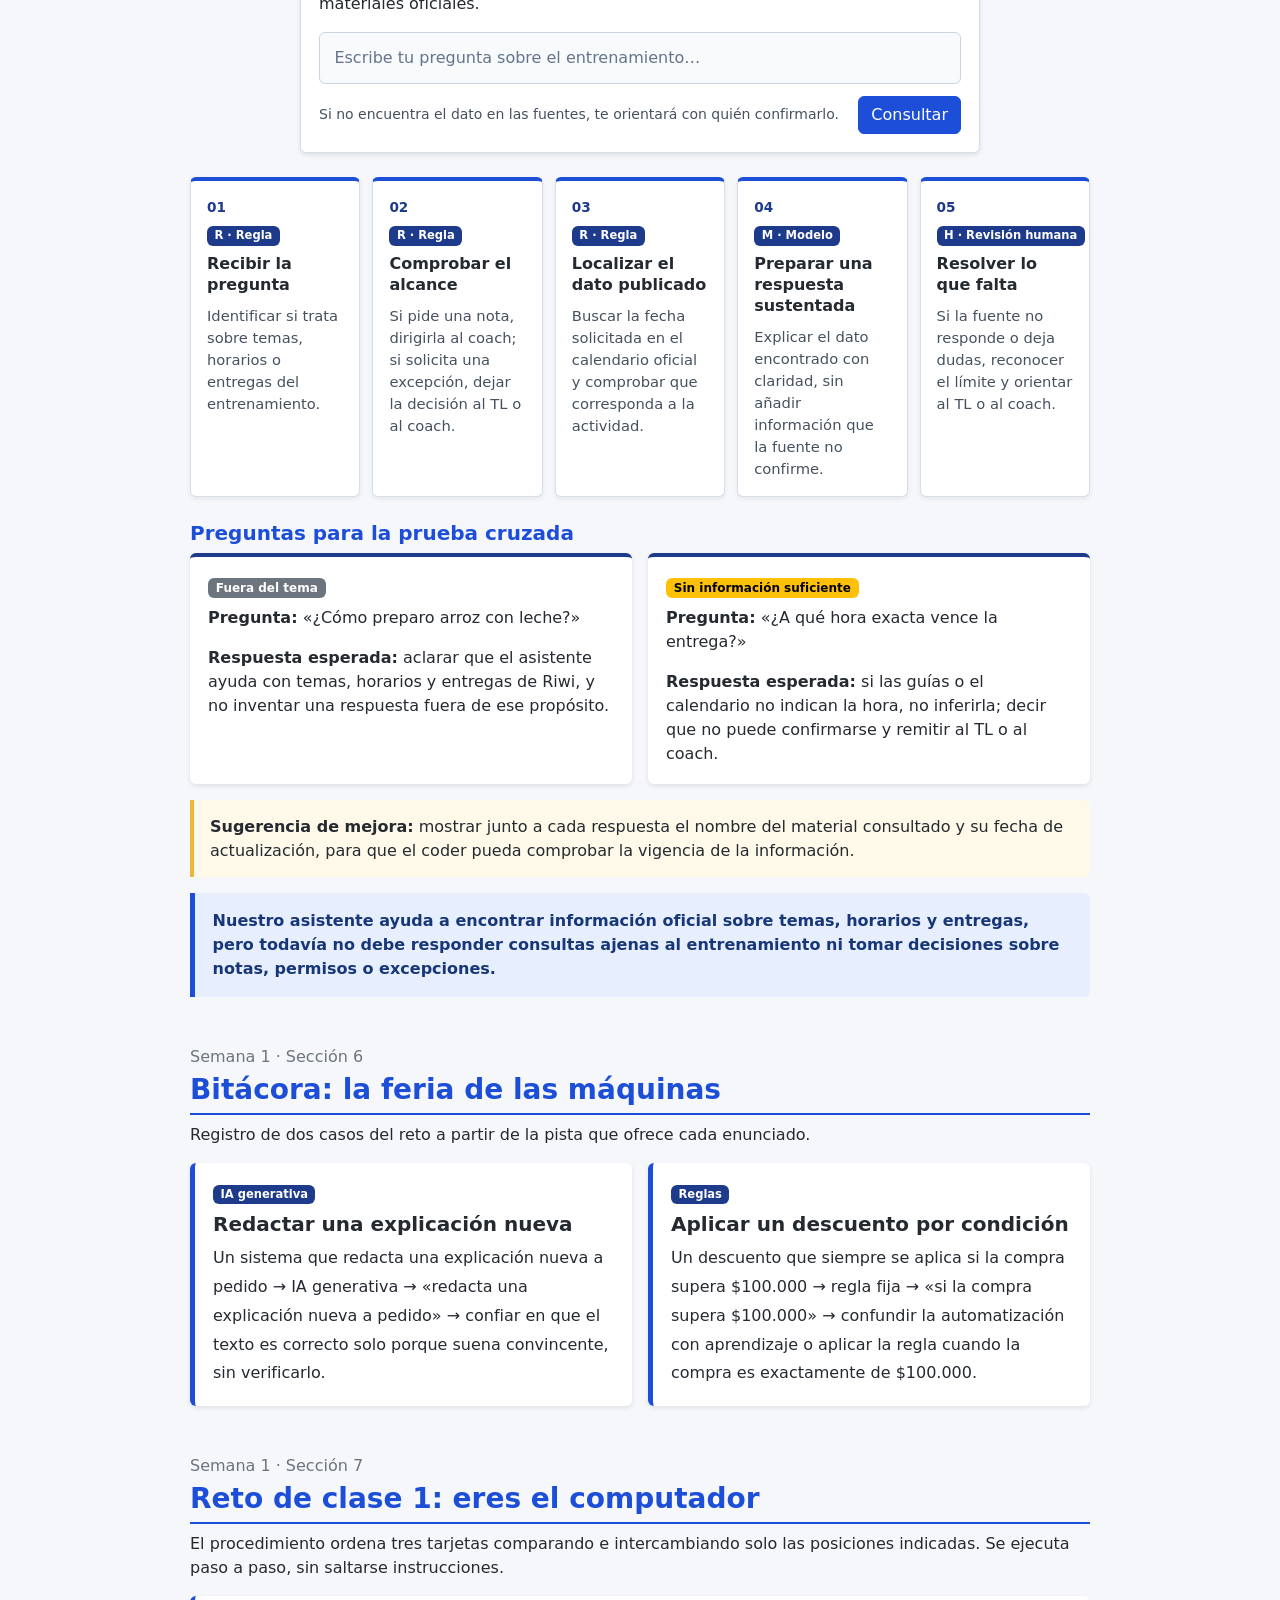
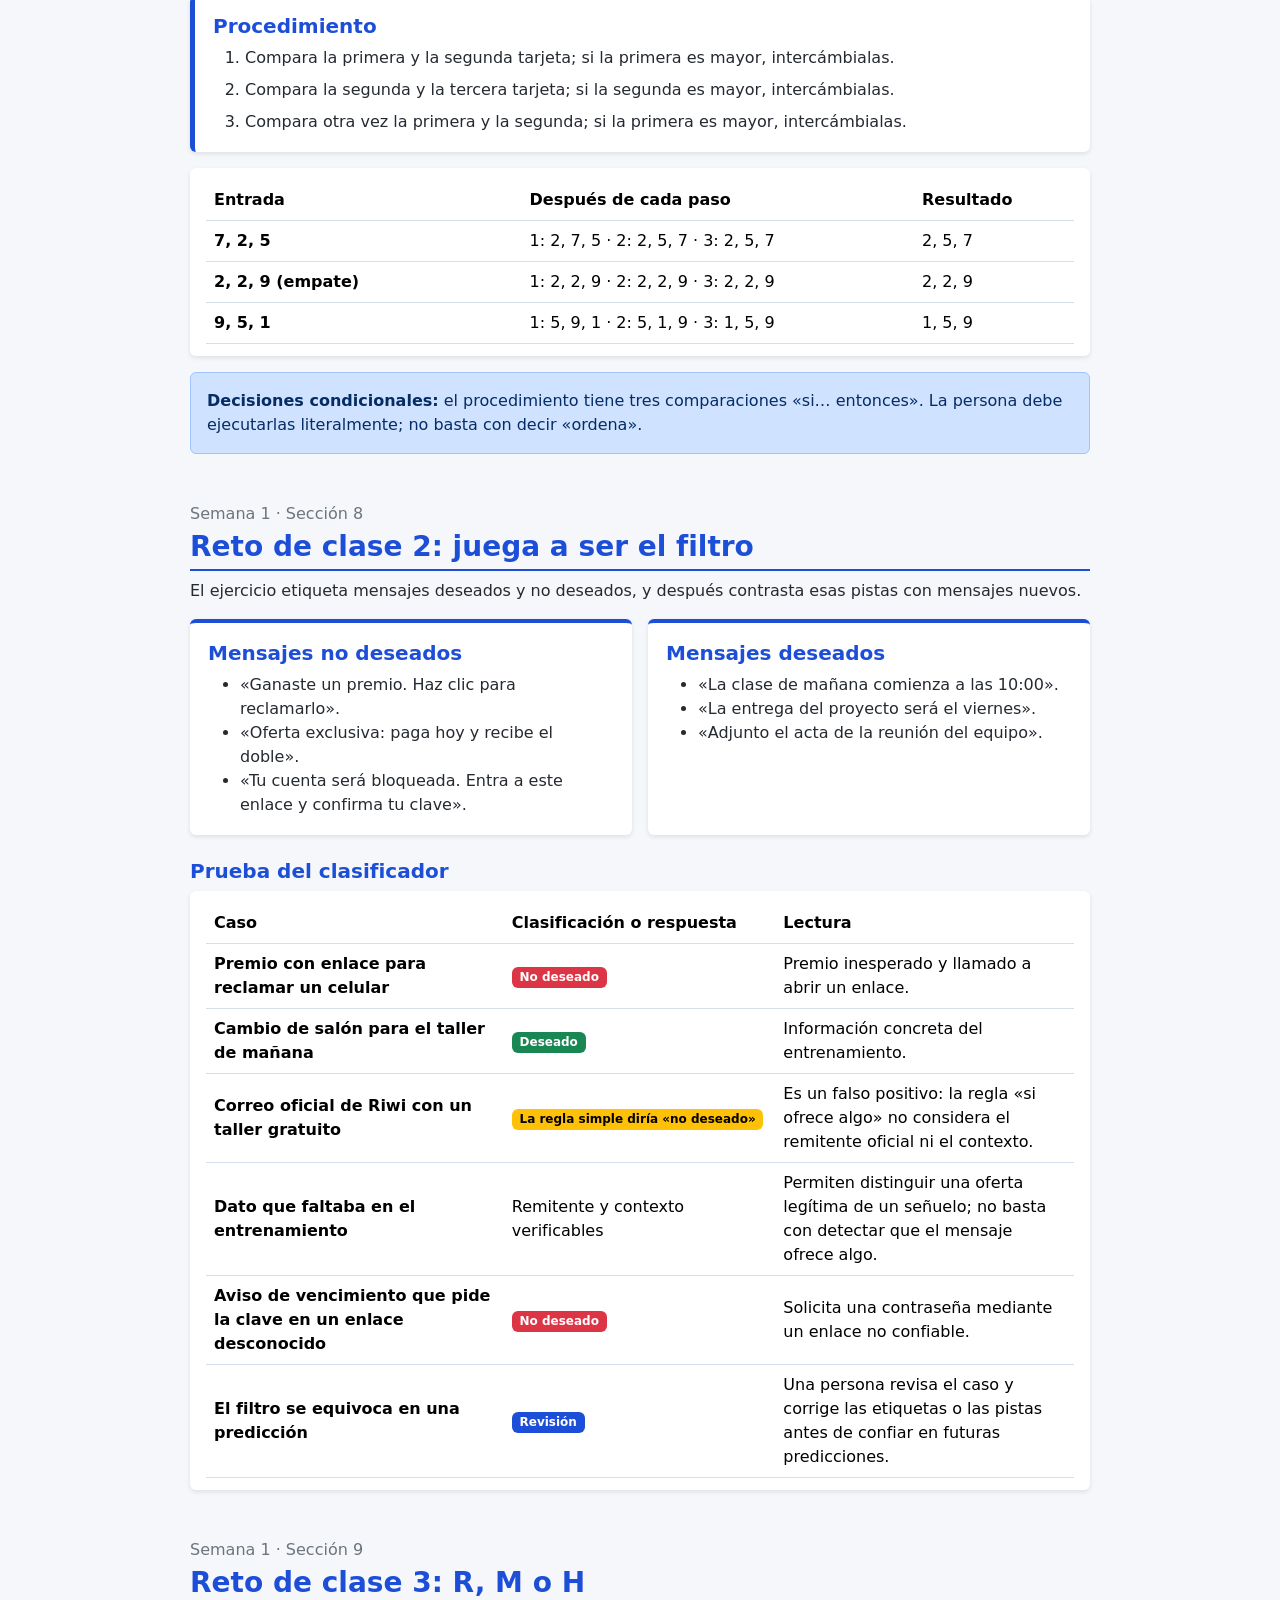
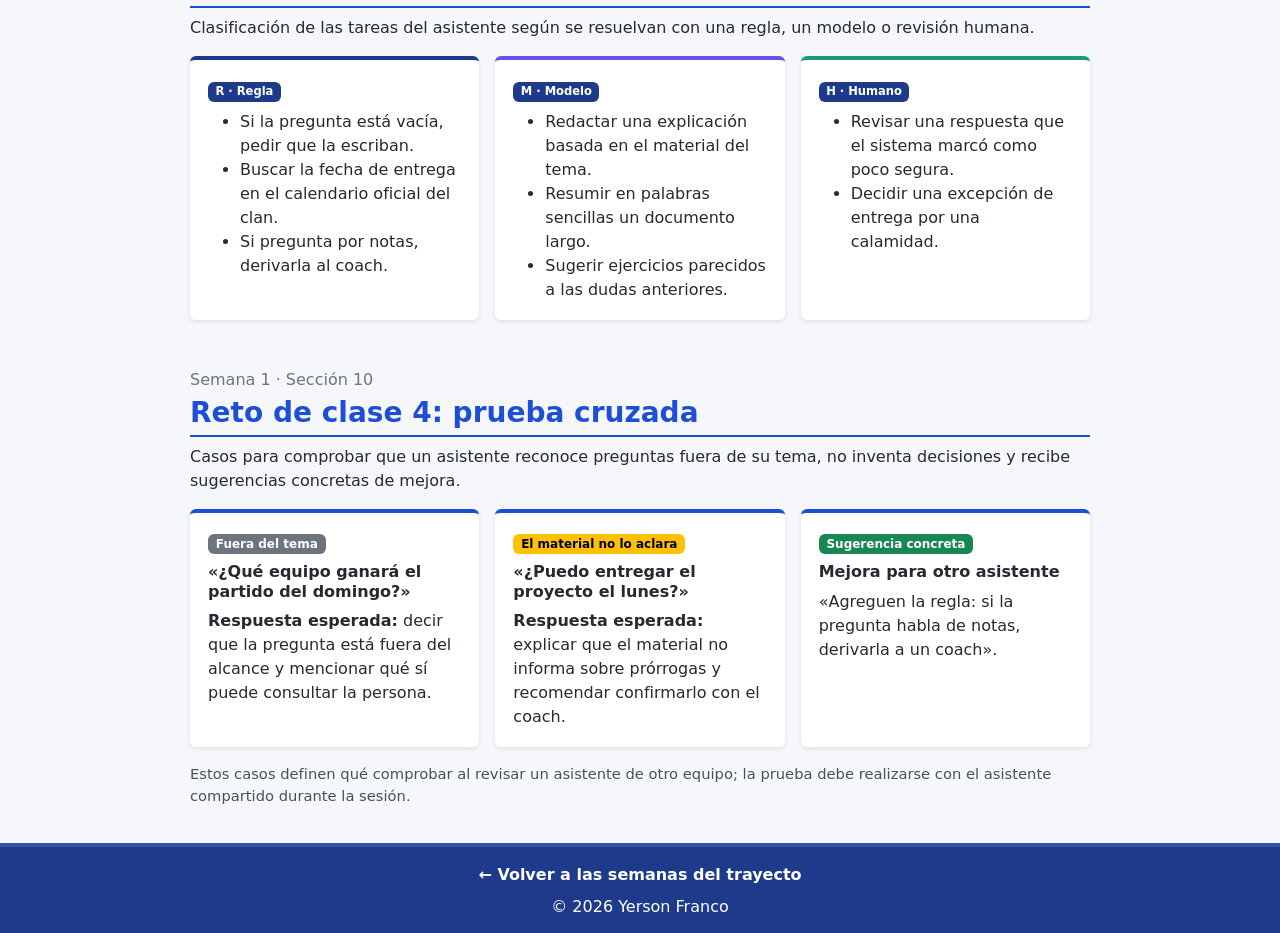
==== commit 5c80ca81: "feat(semana_1): agrega casos para prueba cruzada" ====
--- a/trayecto_1/semana_1/index.html
+++ b/trayecto_1/semana_1/index.html
@@ -320,6 +320,35 @@
         </div>
       </div>
     </section>
+    <section class="mt-5" aria-labelledby="prueba-cruzada-title">
+      <p class="text-secondary mb-1">Semana 1 · Sección 10</p>
+      <h2 class="h3 fw-bold titulo-seccion" id="prueba-cruzada-title">Reto de clase 4: prueba cruzada</h2>
+      <p>Casos para comprobar que un asistente reconoce preguntas fuera de su tema, no inventa decisiones y recibe sugerencias concretas de mejora.</p>
+      <div class="row g-3">
+        <div class="col-md-4">
+          <article class="contenido-semana caso-prueba-cruzada h-100">
+            <span class="badge text-bg-secondary mb-2">Fuera del tema</span>
+            <h3 class="h6 fw-bold">«¿Qué equipo ganará el partido del domingo?»</h3>
+            <p class="mb-0"><strong>Respuesta esperada:</strong> decir que la pregunta está fuera del alcance y mencionar qué sí puede consultar la persona.</p>
+          </article>
+        </div>
+        <div class="col-md-4">
+          <article class="contenido-semana caso-prueba-cruzada h-100">
+            <span class="badge text-bg-warning mb-2">El material no lo aclara</span>
+            <h3 class="h6 fw-bold">«¿Puedo entregar el proyecto el lunes?»</h3>
+            <p class="mb-0"><strong>Respuesta esperada:</strong> explicar que el material no informa sobre prórrogas y recomendar confirmarlo con el coach.</p>
+          </article>
+        </div>
+        <div class="col-md-4">
+          <article class="contenido-semana caso-prueba-cruzada h-100">
+            <span class="badge text-bg-success mb-2">Sugerencia concreta</span>
+            <h3 class="h6 fw-bold">Mejora para otro asistente</h3>
+            <p class="mb-0">«Agreguen la regla: si la pregunta habla de notas, derivarla a un coach».</p>
+          </article>
+        </div>
+      </div>
+      <p class="nota-prueba-cruzada mt-3 mb-0">Estos casos definen qué comprobar al revisar un asistente de otro equipo; la prueba debe realizarse con el asistente compartido durante la sesión.</p>
+    </section>
   </main>
   <footer class="pie">
     <nav class="pie-navegacion" aria-label="Navegación del pie de página">
--- a/trayecto_1/semana_1/css/style.css
+++ b/trayecto_1/semana_1/css/style.css
@@ -220,6 +220,13 @@
 .rmh-modelo { border-top-color: #6750e8; }
 .rmh-humano { border-top-color: #1d9a78; }
 
+.caso-prueba-cruzada { border-top: 4px solid #1d4ed8; }
+
+.nota-prueba-cruzada {
+  color: #46515f;
+  font-size: .92rem;
+}
+
 .tabla-filtro {
   padding: .75rem 1rem;
 }
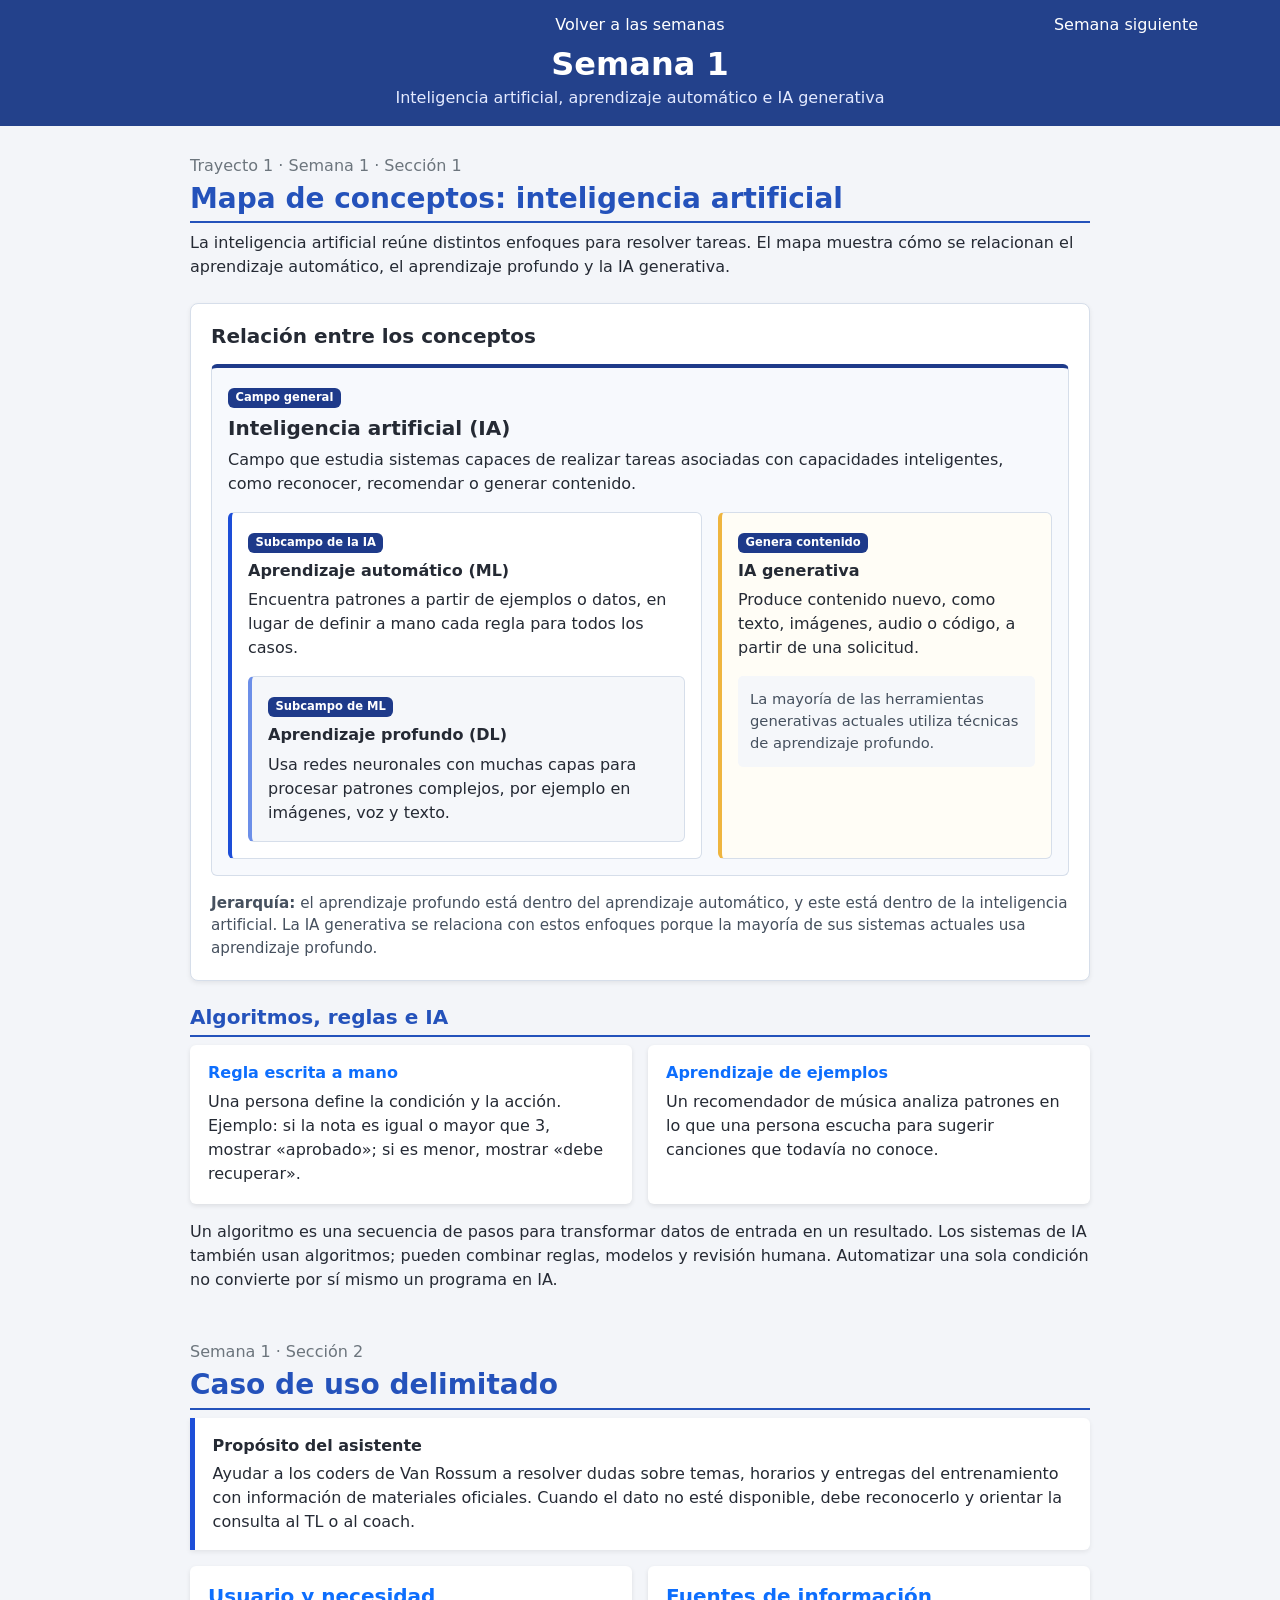
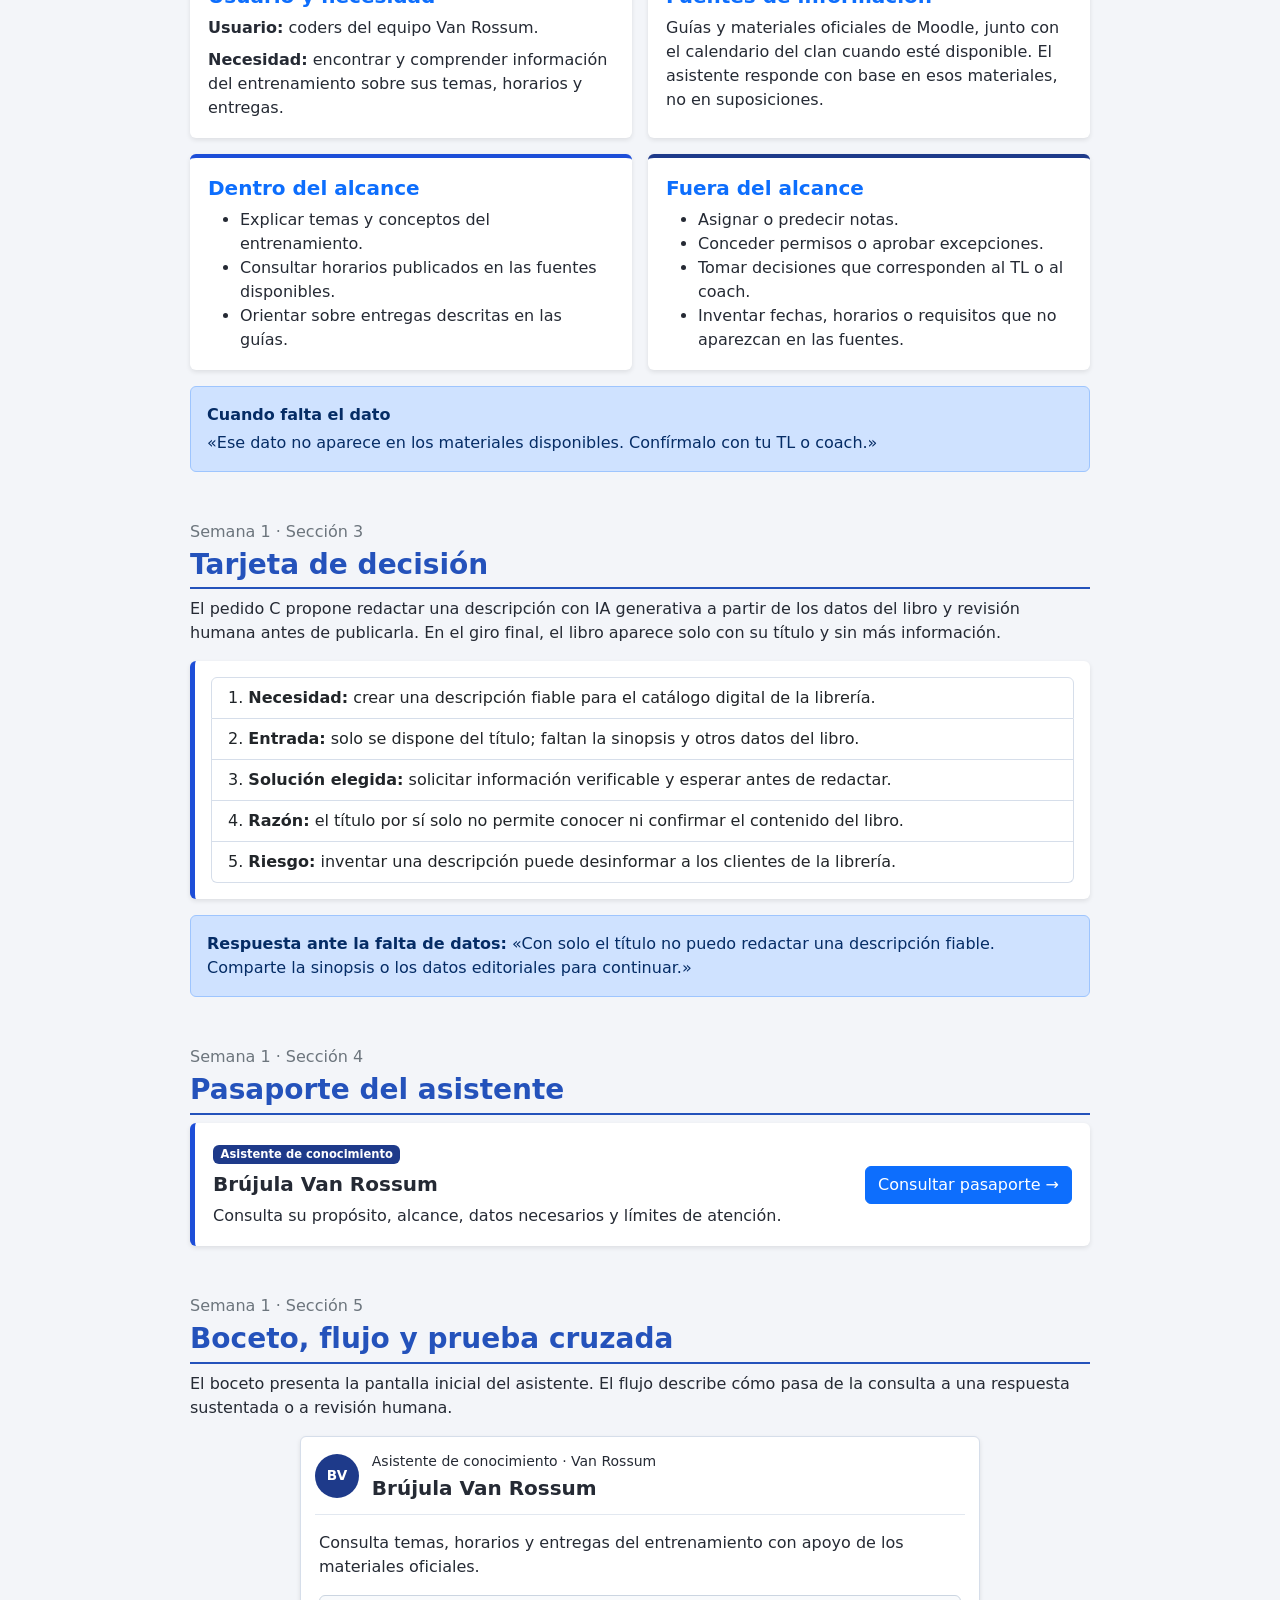
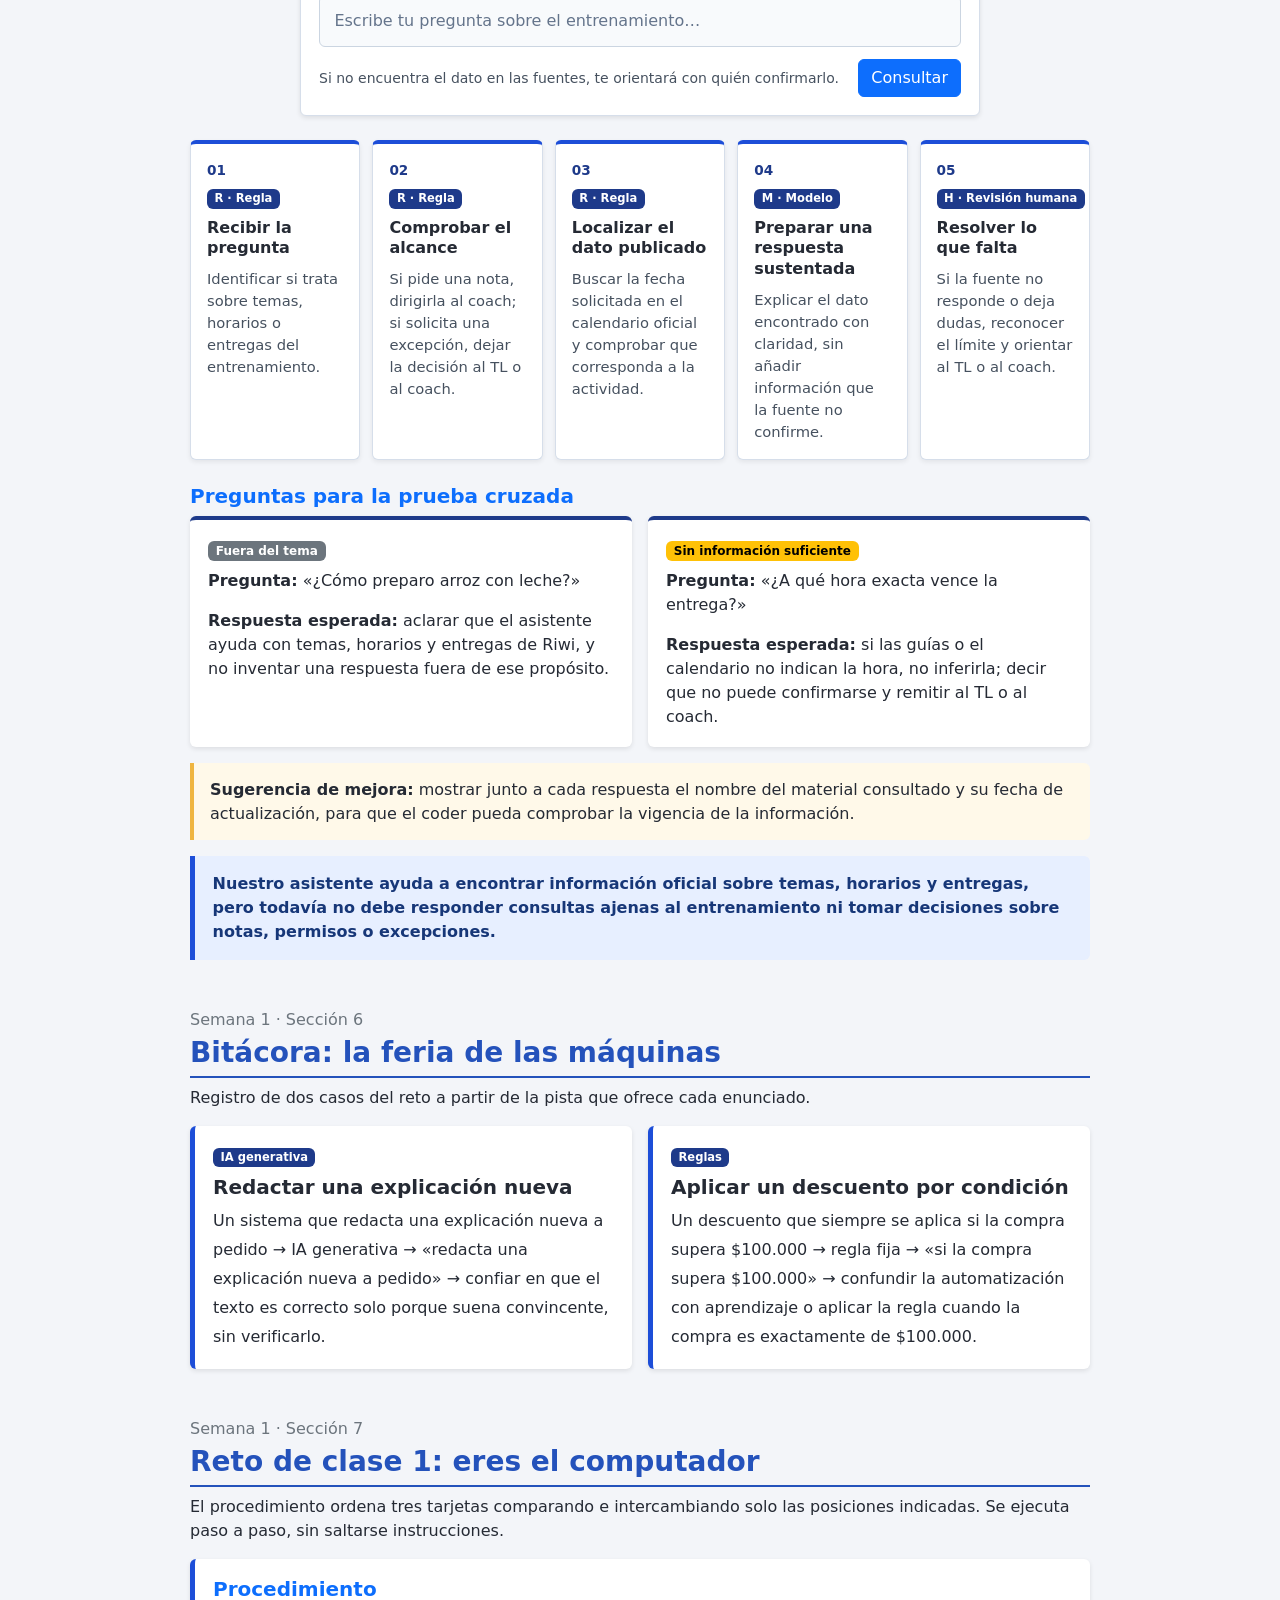
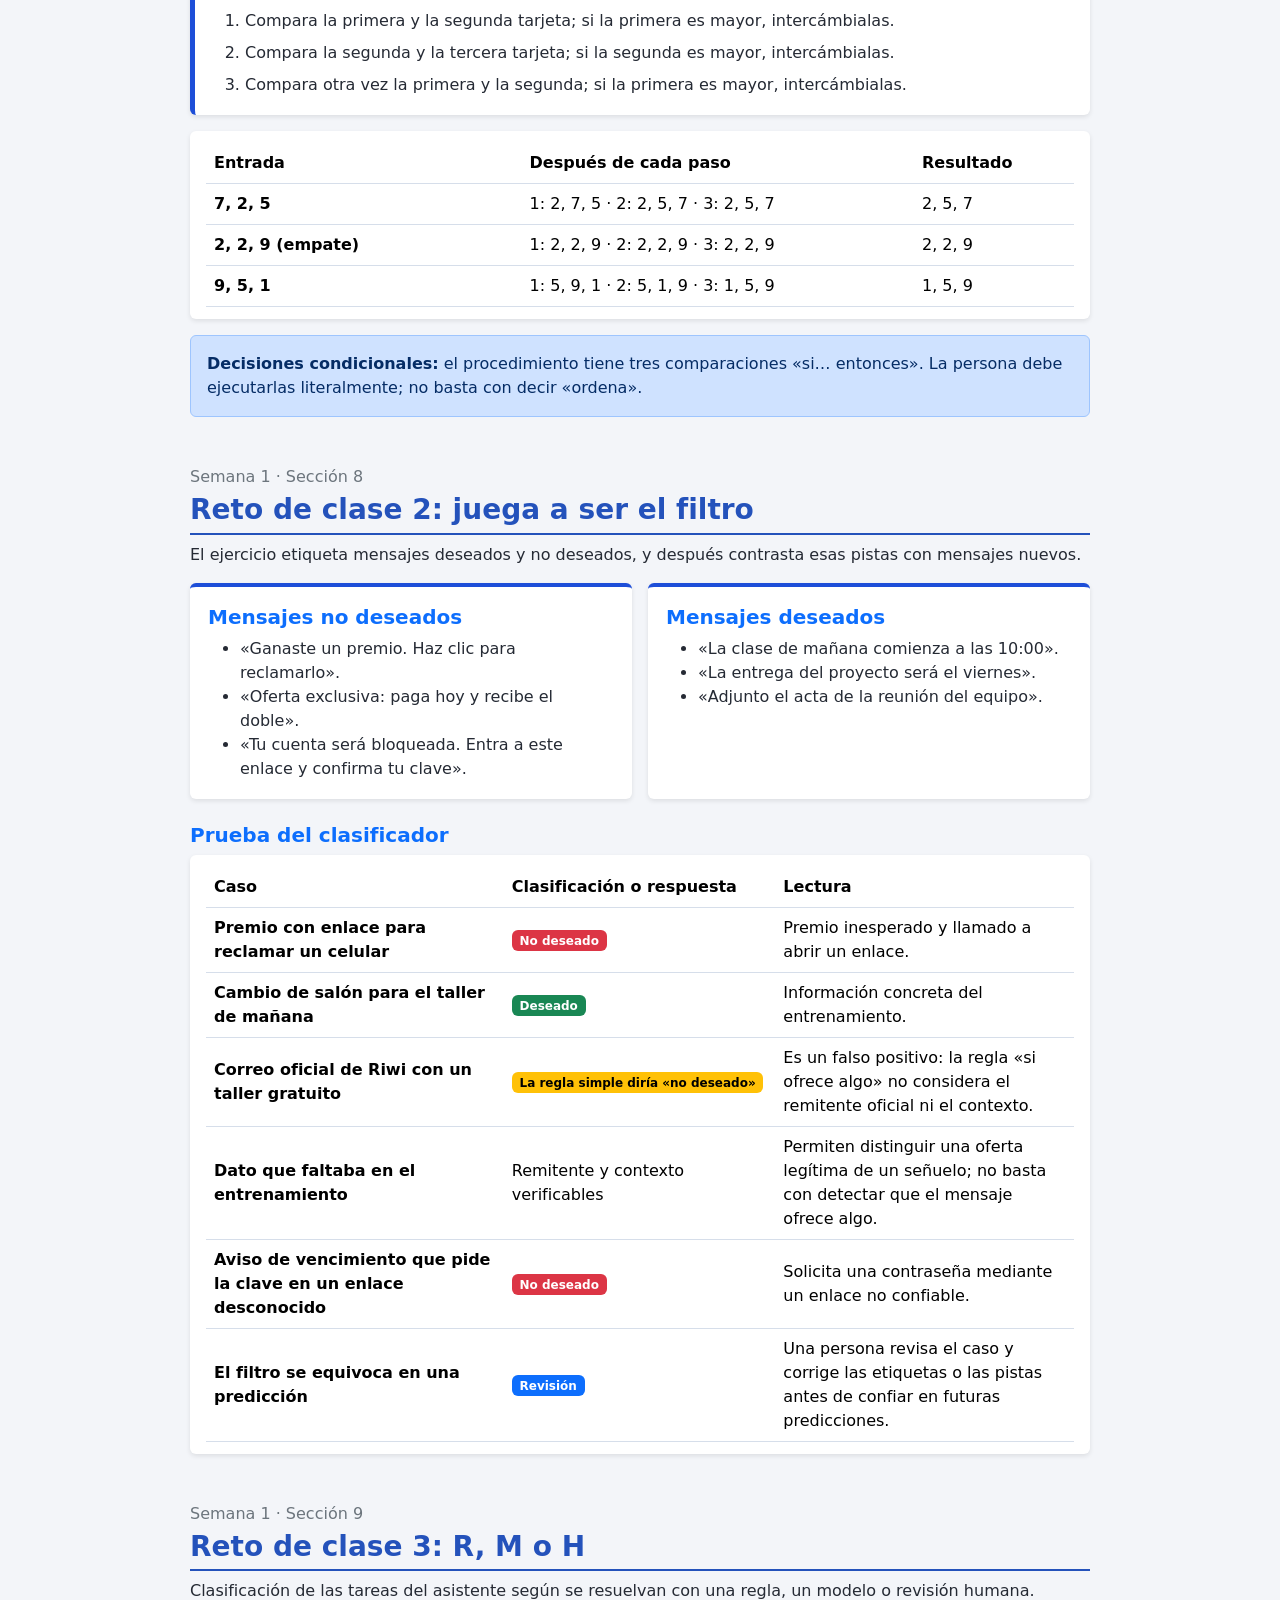
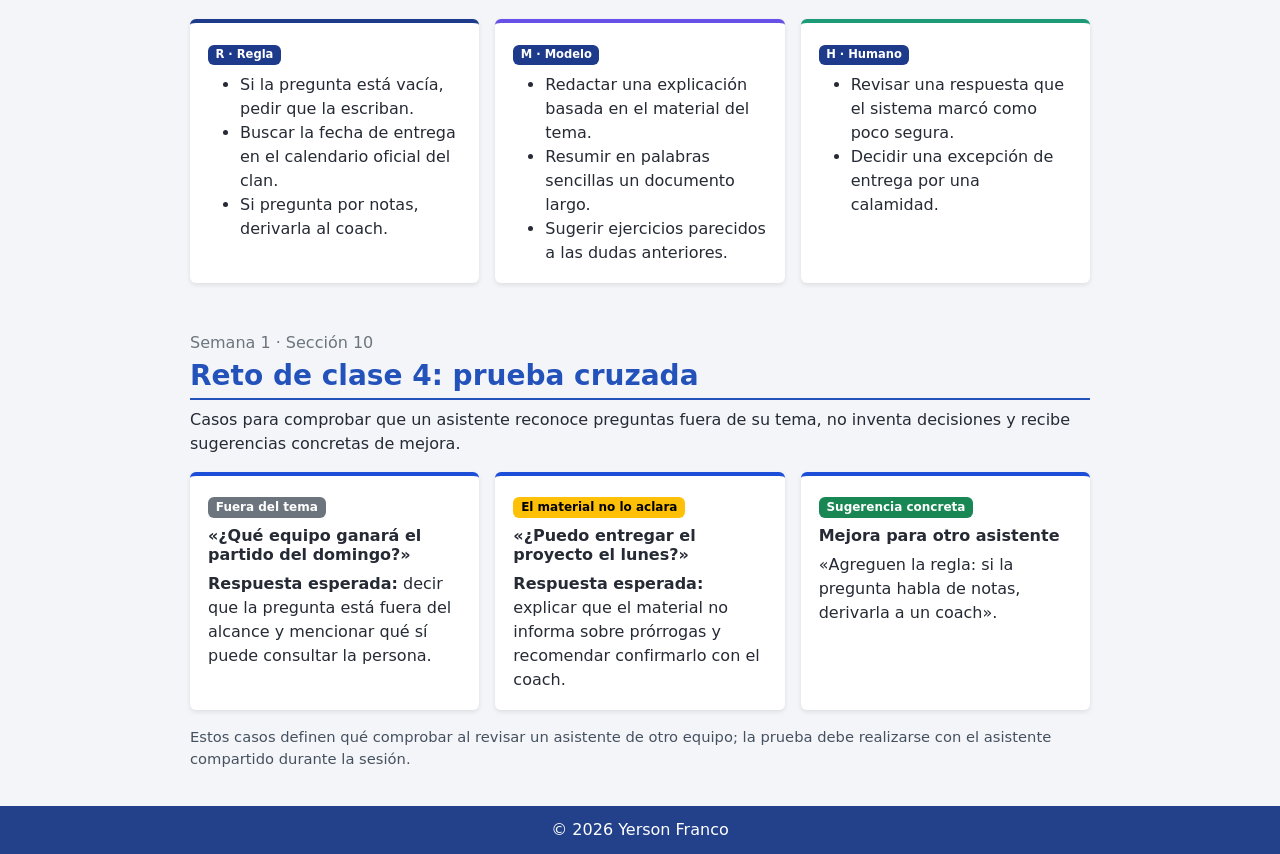
==== commit 3ae4494a: "feat(navegacion): conecta las semanas de IA" ====
--- a/trayecto_1/semana_1/index.html
+++ b/trayecto_1/semana_1/index.html
@@ -9,19 +9,16 @@
   <link rel="stylesheet" href="css/style.css">
 </head>
 <body>
-  <header class="bg-oscuro text-white text-center py-4 px-3">
-    <div class="site-header-brand">
-      <img class="riwi-logo" src="../../img/riwi.png" alt="Logo de Riwi">
-      <div>
-        <h1 class="h2 fw-bold mb-1">Yerson Franco</h1>
-        <p class="mb-3">Inteligencia Artificial · Trayecto 1</p>
-      </div>
+  <header class="encabezado encabezado-semana text-white">
+    <nav class="container navegacion-semanas" aria-label="Navegación por semanas">
+      <span aria-hidden="true"></span>
+      <a class="navegacion-centro" href="../../index.html">Volver a las semanas</a>
+      <a class="navegacion-siguiente" href="../semana_2/index.html">Semana siguiente</a>
+    </nav>
+    <div class="container text-center">
+      <h1>Semana 1</h1>
+      <p class="encabezado-subtitulo">Inteligencia artificial, aprendizaje automático e IA generativa</p>
     </div>
-    <nav class="nav justify-content-center gap-3" aria-label="Enlaces del proyecto">
-      <a class="nav-link text-white fw-bold py-1" href="../../index.html">Volver a semanas</a>
-      <a class="nav-link text-white fw-bold py-1" href="https://github.com/YersonFranco/inteligencia_artificial" target="_blank" rel="noopener noreferrer">Repositorio GitHub</a>
-      <a class="nav-link text-white fw-bold py-1" href="https://yersonfranco.github.io/Portafolio-web/" target="_blank" rel="noopener noreferrer">Portafolio</a>
-    </nav>
   </header>
   <main class="contenedor-semana">
     <header class="mb-4">
@@ -350,11 +347,6 @@
       <p class="nota-prueba-cruzada mt-3 mb-0">Estos casos definen qué comprobar al revisar un asistente de otro equipo; la prueba debe realizarse con el asistente compartido durante la sesión.</p>
     </section>
   </main>
-  <footer class="pie">
-    <nav class="pie-navegacion" aria-label="Navegación del pie de página">
-      <a href="../../index.html">← Volver a las semanas del trayecto</a>
-    </nav>
-    <p>© 2026 Yerson Franco</p>
-  </footer>
+  <footer class="pie text-center text-white"><p class="mb-0">&copy; 2026 Yerson Franco</p></footer>
 </body>
 </html>
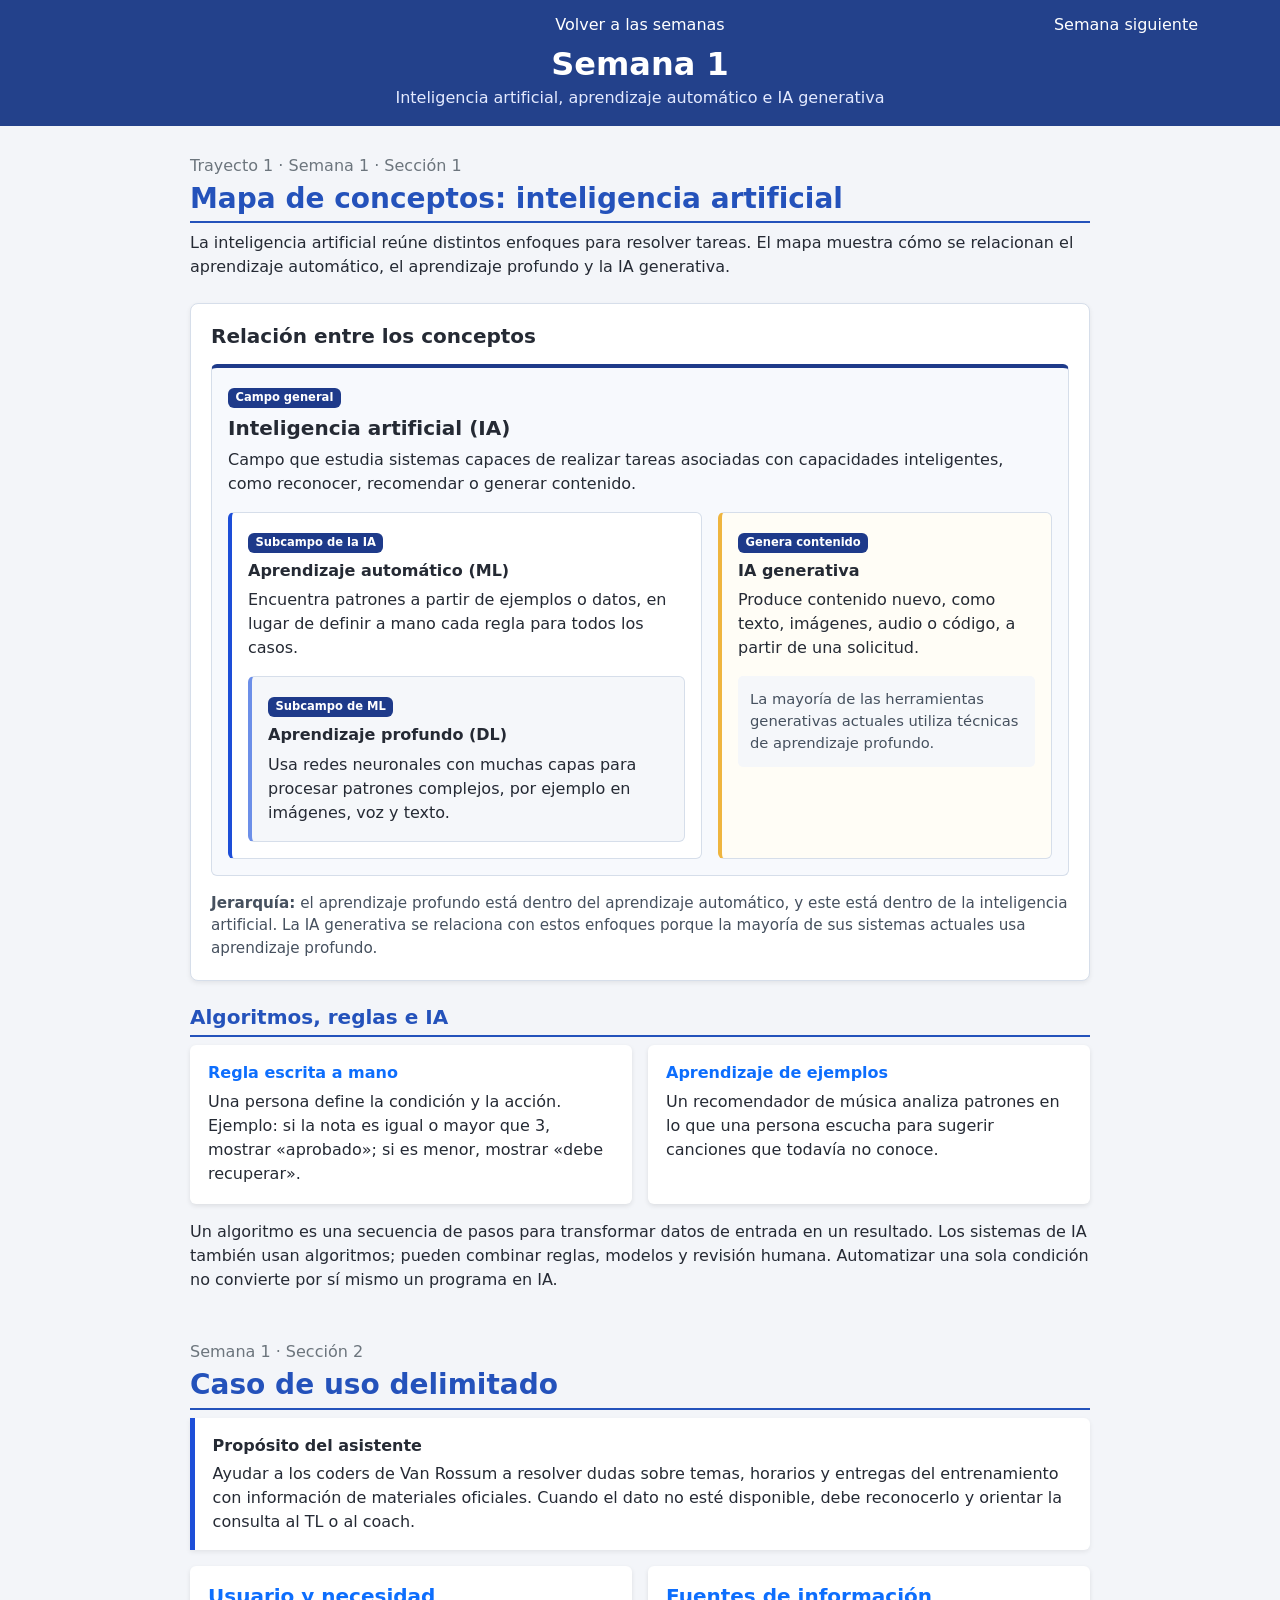
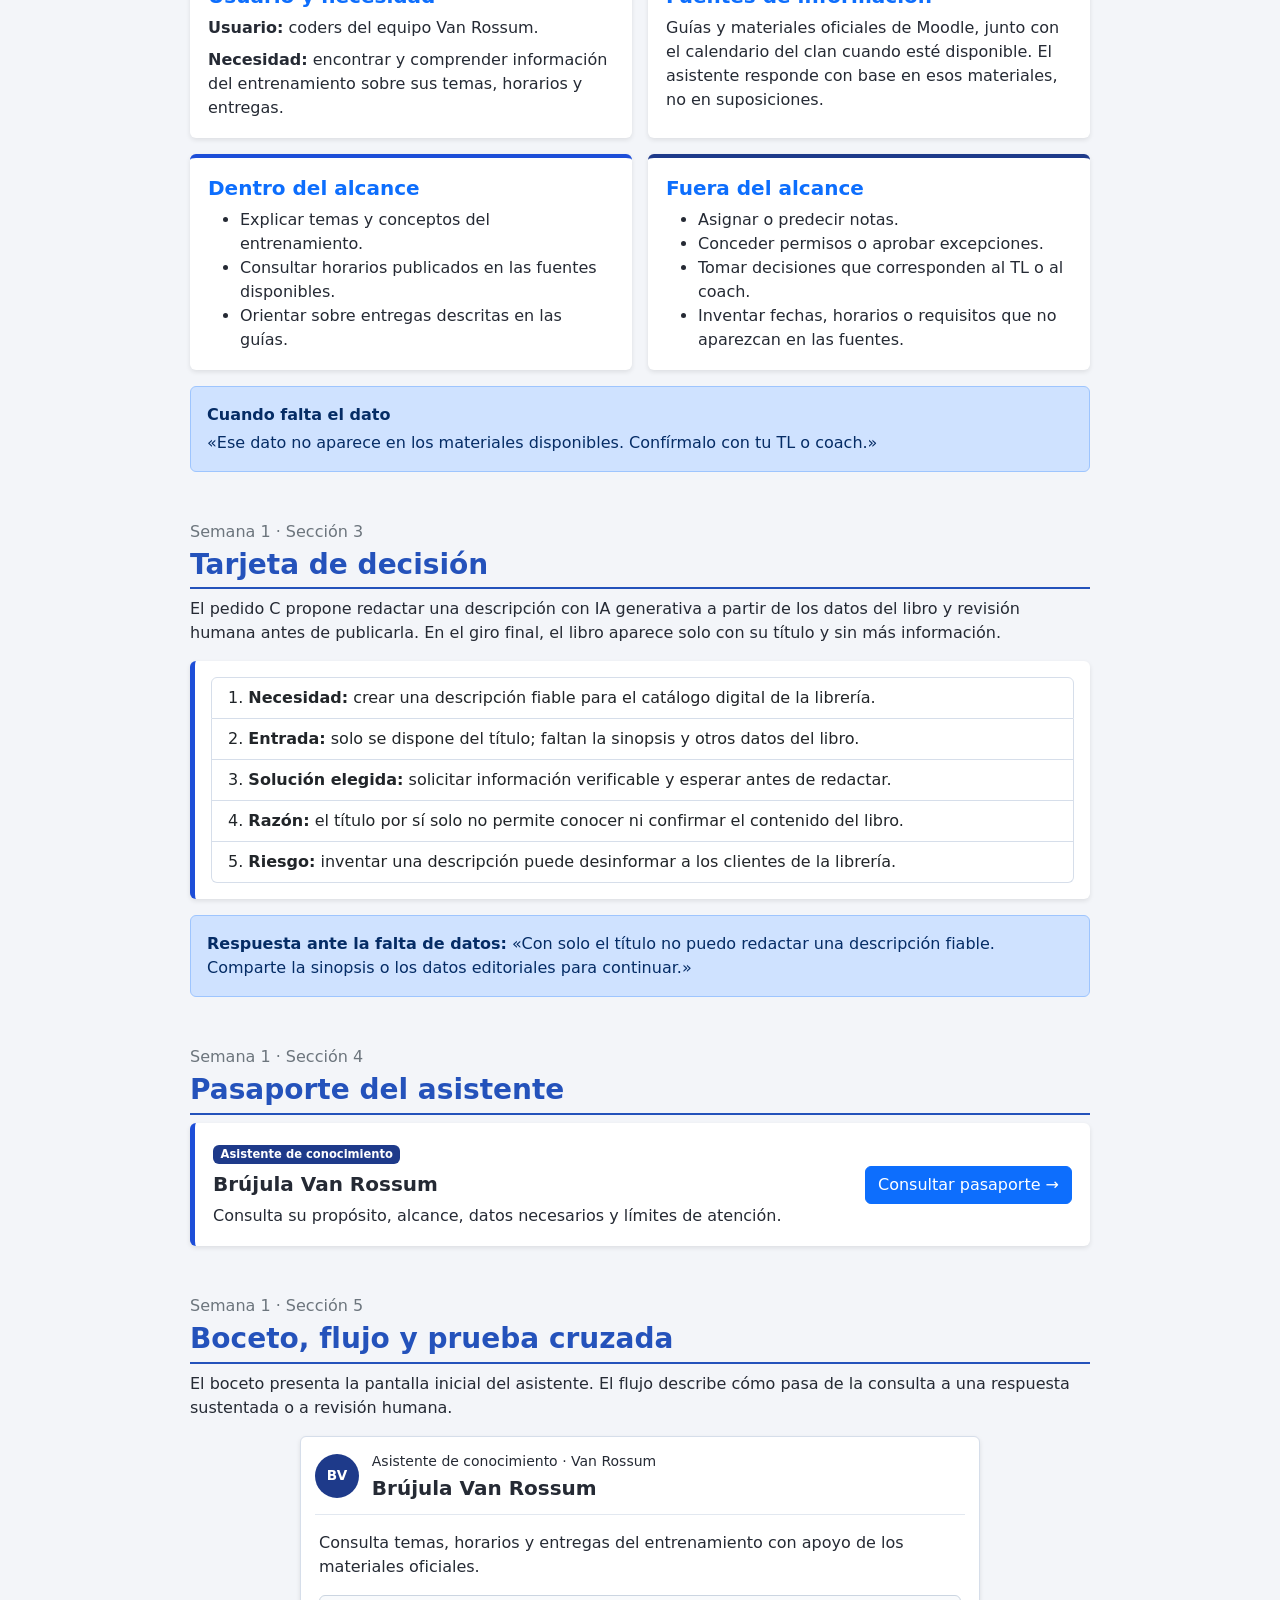
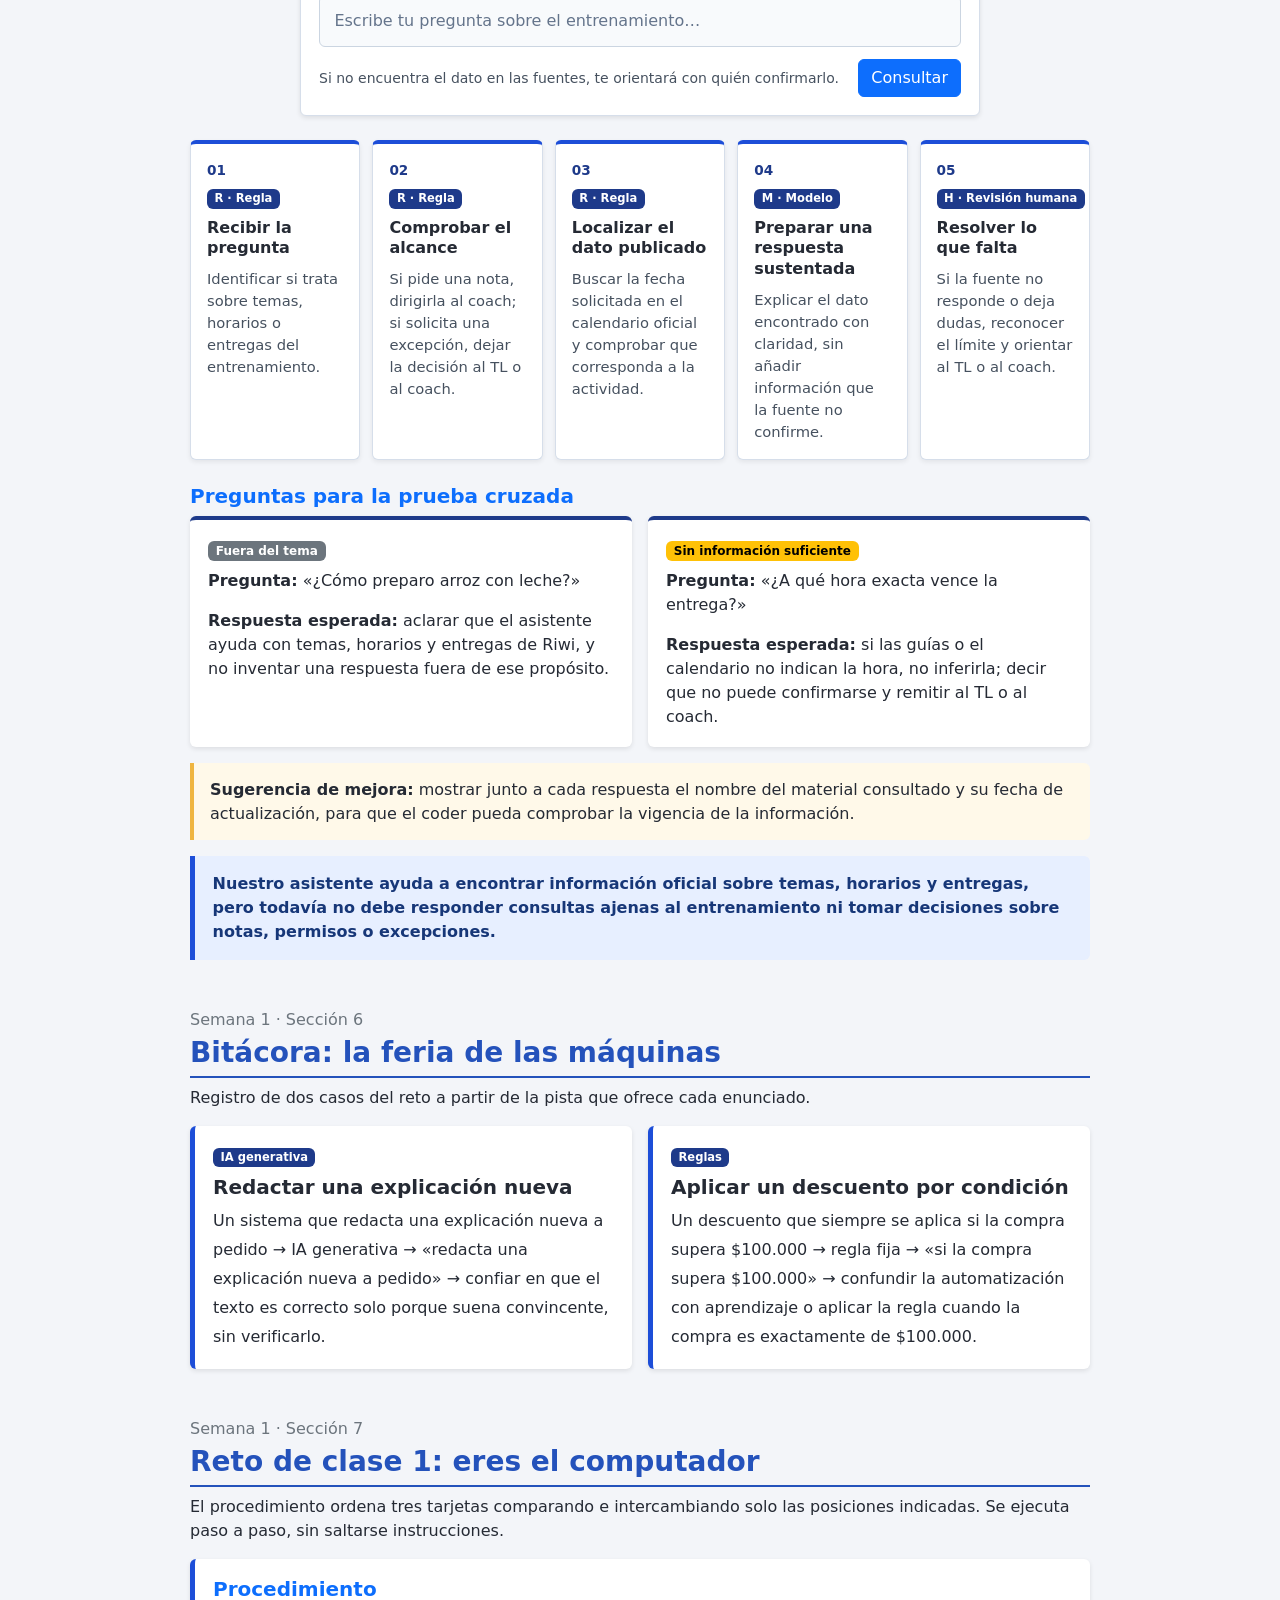
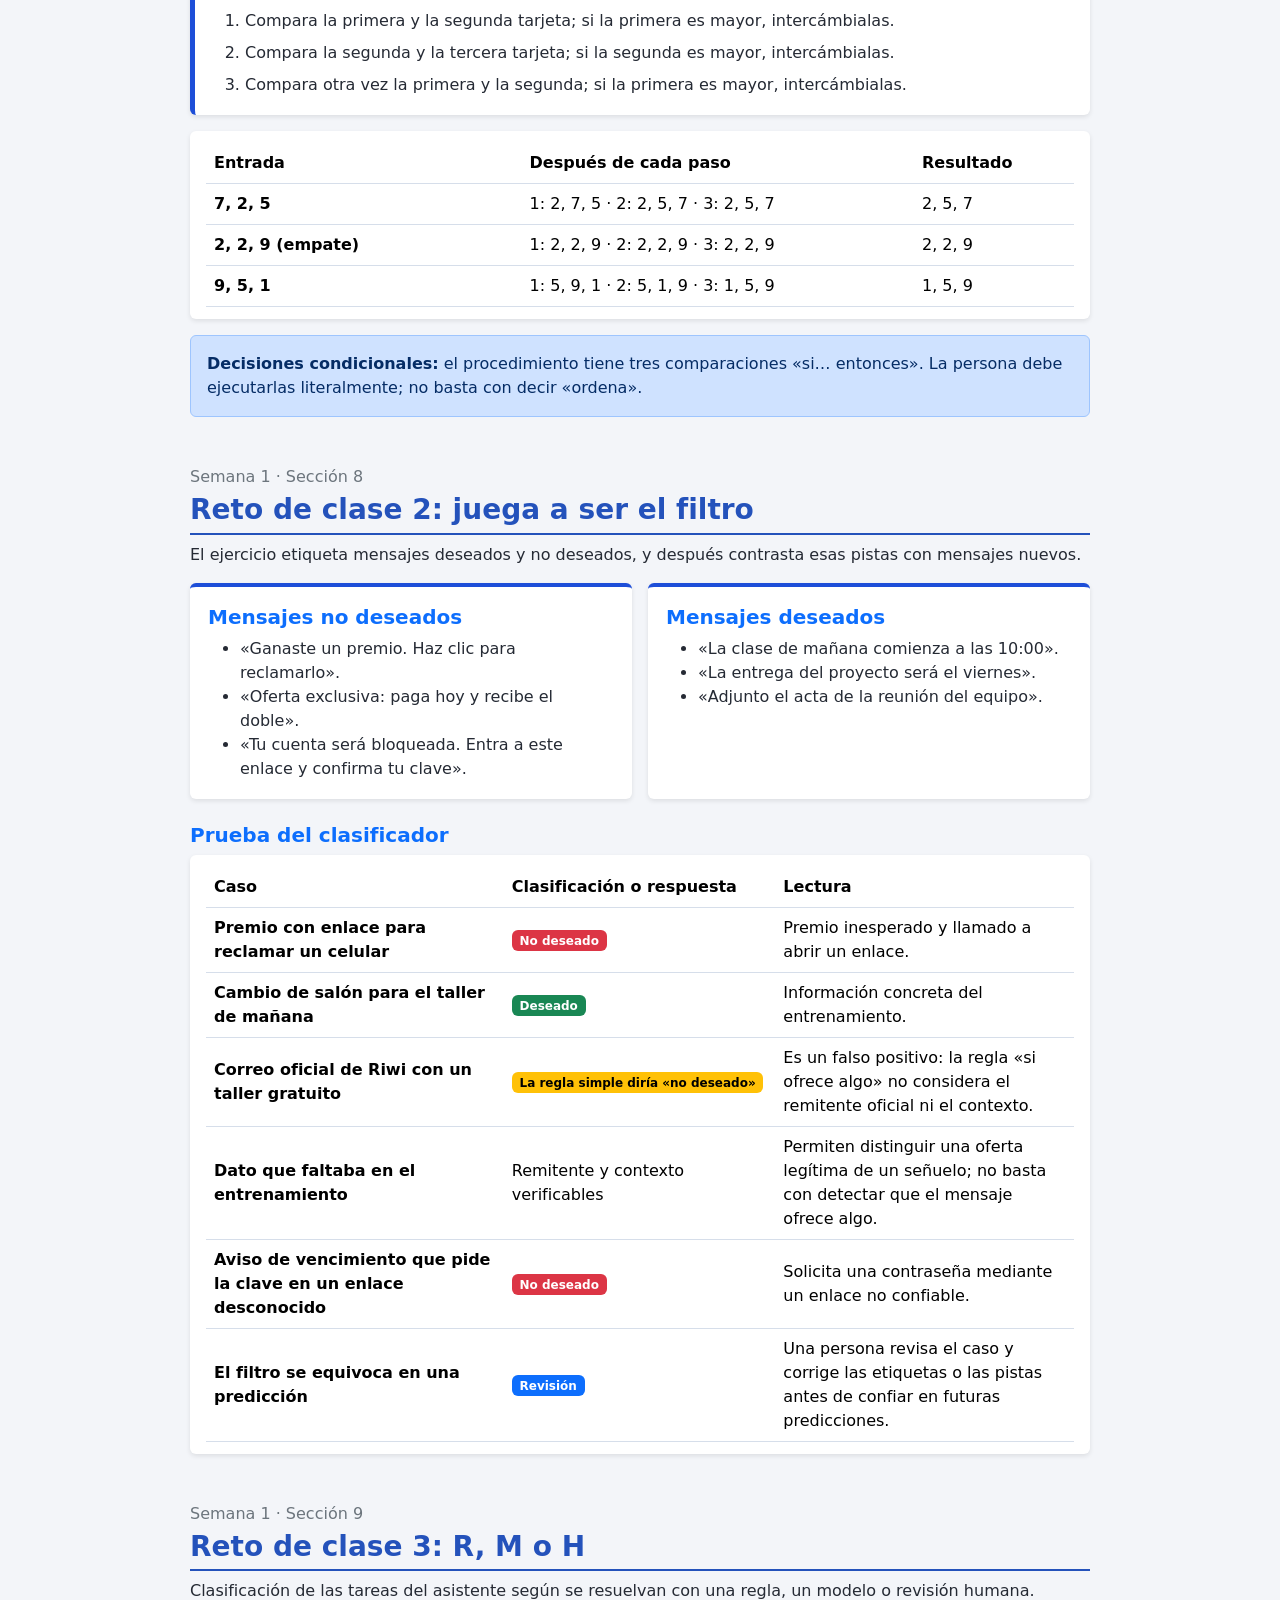
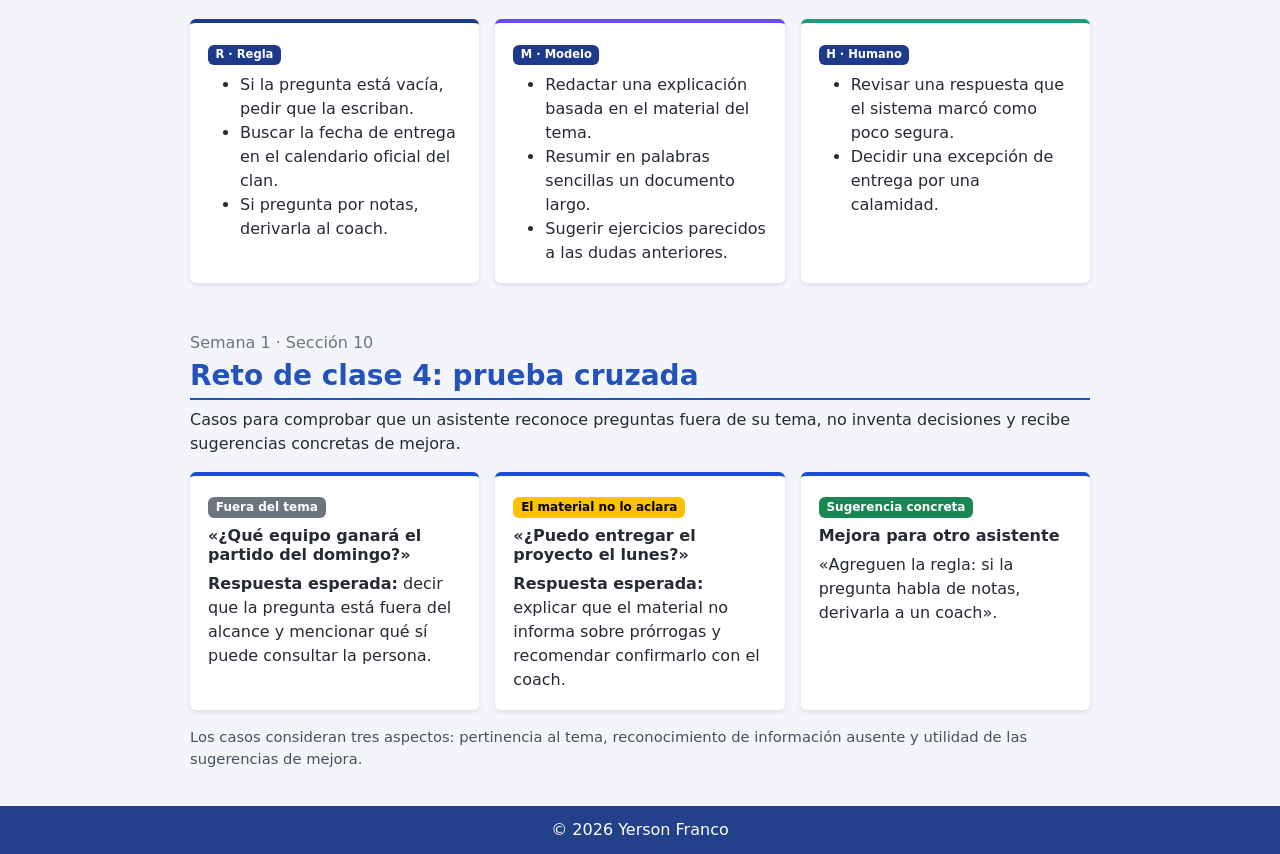
==== commit 9faafb82: "docs(portafolio): pule textos y evidencias de semanas 1 y 2" ====
--- a/trayecto_1/semana_1/index.html
+++ b/trayecto_1/semana_1/index.html
@@ -344,7 +344,7 @@
           </article>
         </div>
       </div>
-      <p class="nota-prueba-cruzada mt-3 mb-0">Estos casos definen qué comprobar al revisar un asistente de otro equipo; la prueba debe realizarse con el asistente compartido durante la sesión.</p>
+      <p class="nota-prueba-cruzada mt-3 mb-0">Los casos consideran tres aspectos: pertinencia al tema, reconocimiento de información ausente y utilidad de las sugerencias de mejora.</p>
     </section>
   </main>
   <footer class="pie text-center text-white"><p class="mb-0">&copy; 2026 Yerson Franco</p></footer>
